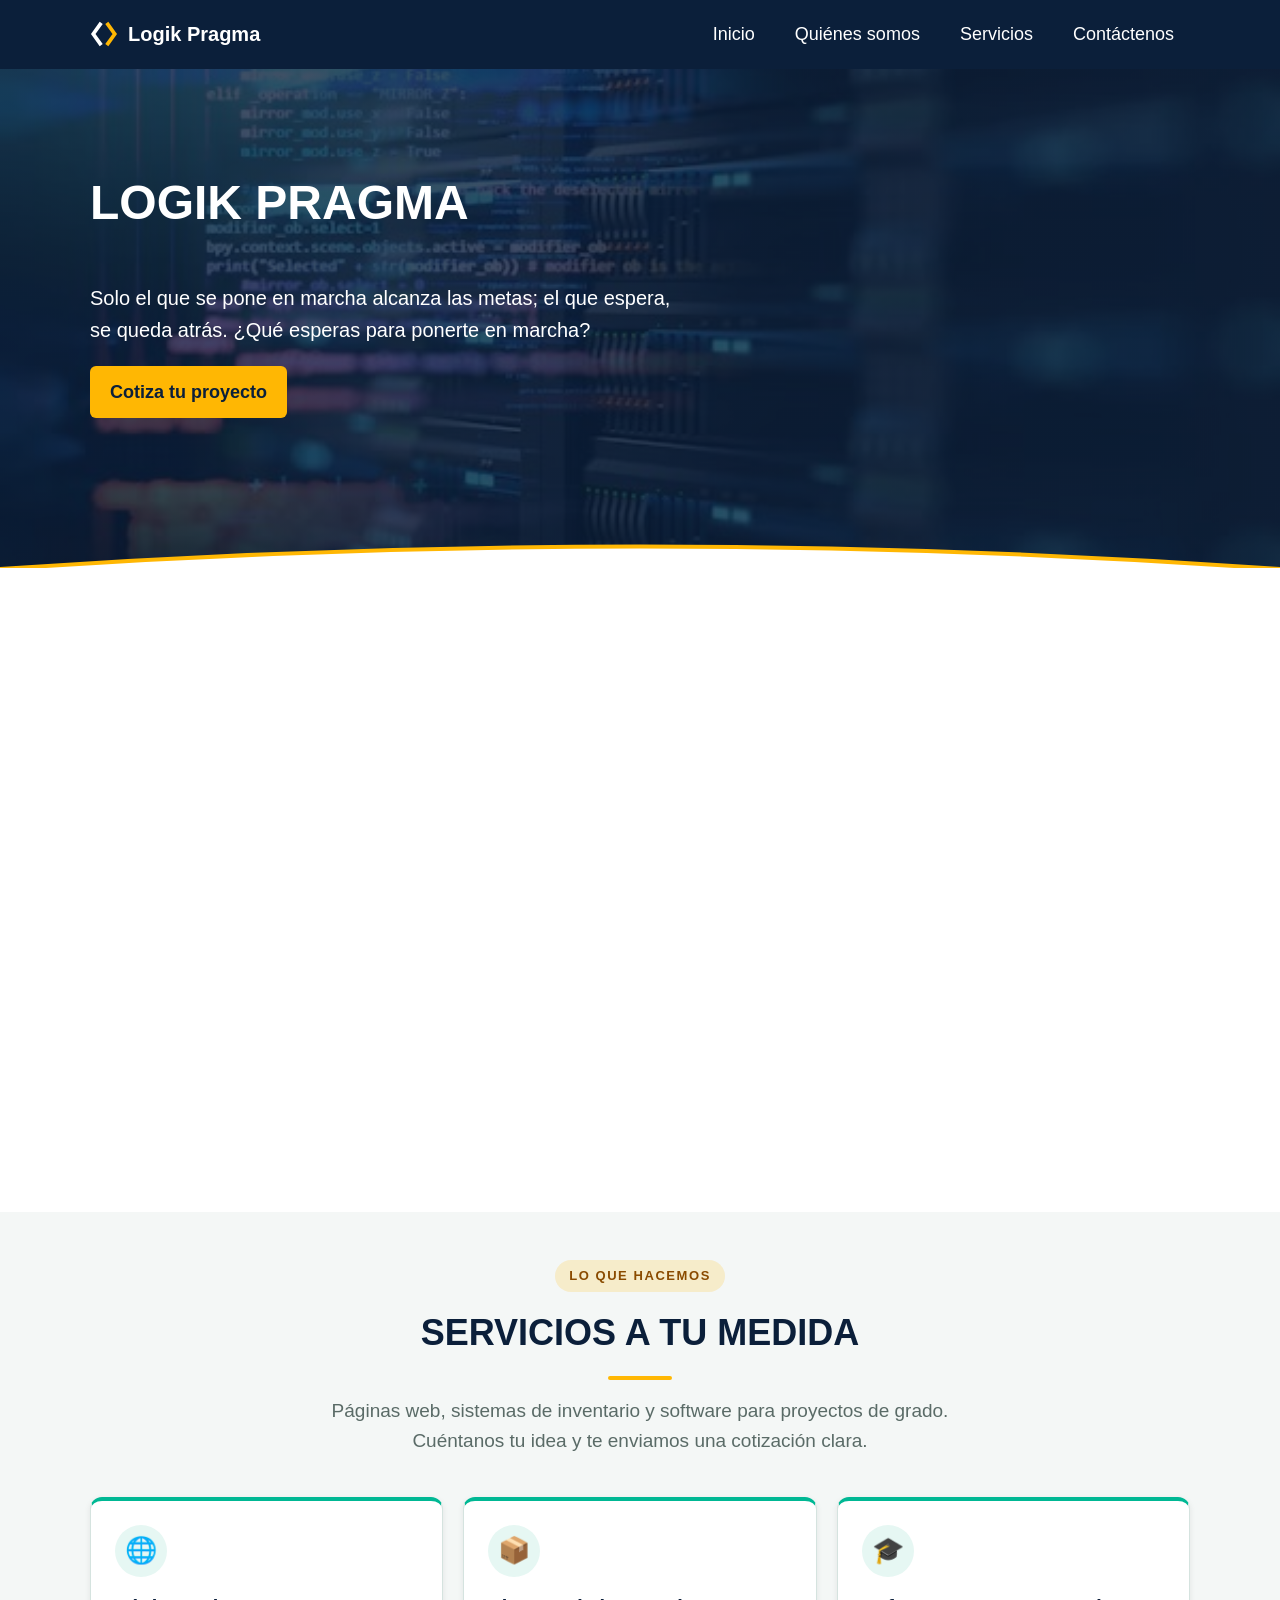
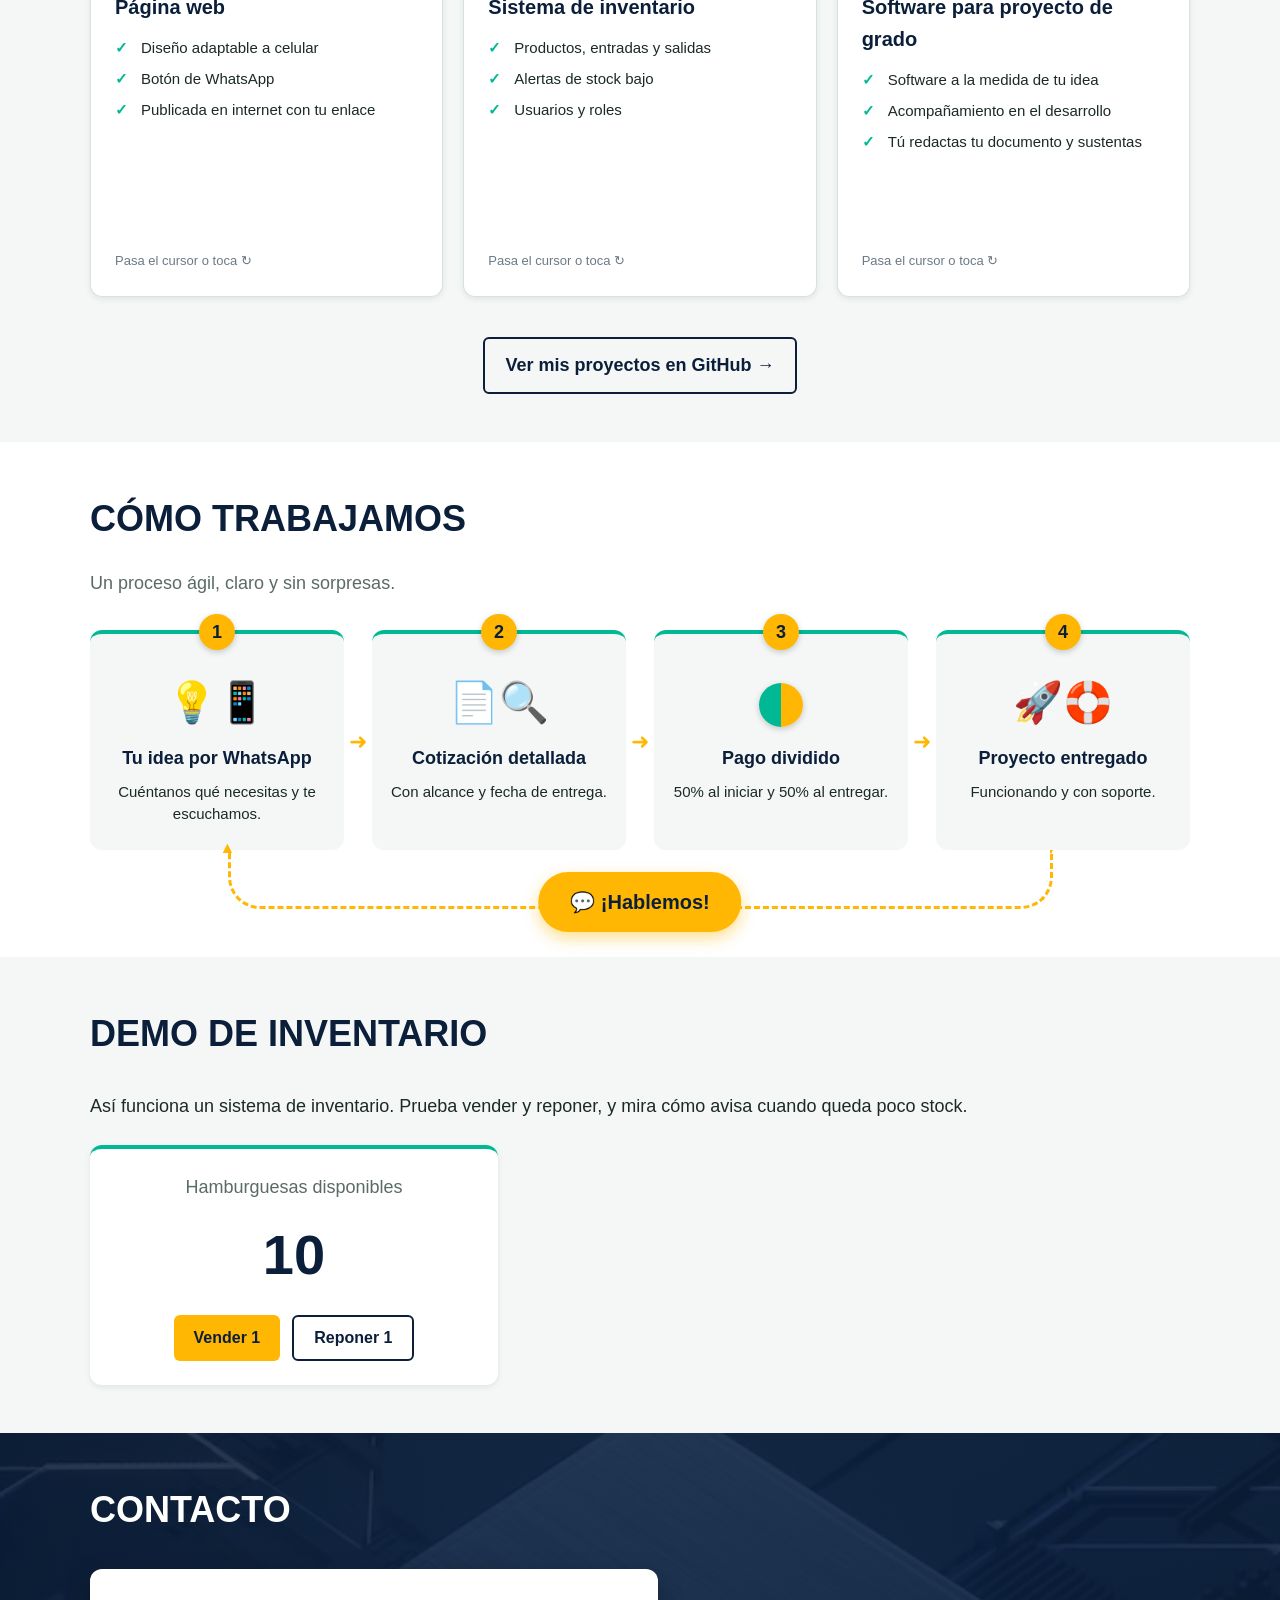
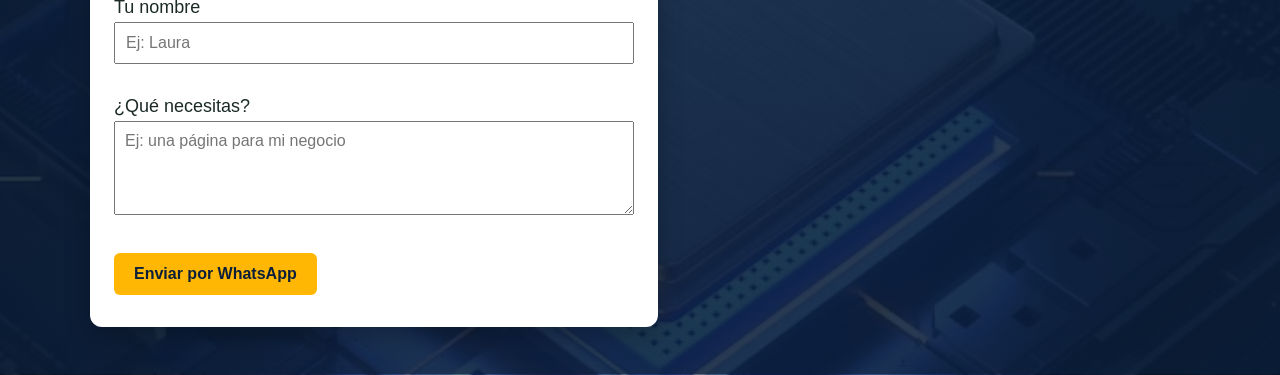
==== index.html @ 54f7bfa3 "Logo que saluda al pasar el mouse" ====
<!DOCTYPE html>
<html lang="es">

<head>
    <meta charset="UTF-8">
    <meta name="viewport" content="width=device-width, initial-scale=1.0">
    <title>LOGIK PRAGMA</title>
    <link rel="stylesheet" href="style.css?v=7">
    <script>
        // Avisa al CSS que hay JavaScript (para las animaciones al hacer scroll)
        document.documentElement.classList.add("js");
        // Si script.js no carga, mostramos todo igual para no dejar la página vacía
        setTimeout(function () {
            if (!window.animacionesListas) { document.documentElement.classList.remove("js"); }
        }, 4000);
    </script>
</head>

<body>

    <!-- BARRA DE PROGRESO DE LECTURA -->
    <div class="progreso" id="progreso"></div>

    <!-- MENÚ -->
    <header class="menu">
        <div class="menu-contenido">
            <a class="logo" href="#inicio">
                <img src="img/logo-icono-claro.svg" alt="" width="28" height="28">
                Logik Pragma
            </a>

            <button class="menu-boton" id="menu-boton" aria-label="Abrir menú" aria-expanded="false"
                aria-controls="menu-nav">☰</button>

            <nav class="menu-nav" id="menu-nav">
                <a href="#inicio">Inicio</a>
                <a href="#nosotros">Quiénes somos</a>
                <a href="#servicios">Servicios</a>
                <a href="#contacto">Contáctenos</a>
            </nav>
        </div>
    </header>

    <!-- INICIO -->
    <section id="inicio" class="hero">
        <div class="contenedor">
            <h1>Logik Pragma</h1>
            <p>Solo el que se pone en marcha alcanza las metas; el que espera, se queda atrás.
                ¿Qué esperas para ponerte en marcha?</p>
            <a class="boton" href="#contacto">Cotiza tu proyecto</a>
        </div>

        <!-- Corte curvo azul/blanco: se curva más o menos según el scroll -->
        <div class="ola" aria-hidden="true">
            <svg viewBox="0 0 1440 100" preserveAspectRatio="none">
                <path class="ola-relleno" id="curva-relleno" d="M0,100 Q720,40 1440,100 Z"/>
                <path class="ola-linea" id="curva-linea" d="M0,100 Q720,40 1440,100"/>
            </svg>
        </div>
    </section>

    <!-- QUIÉNES SOMOS -->
    <section id="nosotros" class="seccion-blanca">
        <div class="contenedor">
            <h2>Quiénes somos</h2>
            <div class="nosotros-grid">
                <div class="nosotros-texto">
                    <p>Somos un equipo de desarrolladores de Cúcuta que crea páginas web y sistemas de
                        inventario para negocios, y software para proyectos de grado.</p>
                    <p>Escuchamos tu idea, te cotizamos con claridad y te entregamos un proyecto funcionando.</p>
                </div>
                <img class="foto" src="img/nosotros.jpg" alt="Desarrollador trabajando frente a su computador">
            </div>
        </div>
    </section>

    <!-- SERVICIOS Y PAQUETES -->
    <section id="servicios" class="seccion-clara">
        <div class="contenedor">
            <div class="encabezado">
                <span class="etiqueta">Lo que hacemos</span>
                <h2>Servicios a tu medida</h2>
                <p>Páginas web, sistemas de inventario y software para proyectos de grado.
                    Cuéntanos tu idea y te enviamos una cotización clara.</p>
            </div>

            <div class="paquetes">

                <div class="tarjeta">
                    <div class="tarjeta-interior">
                        <div class="cara frente">
                            <div class="icono">🌐</div>
                            <h3>Página web</h3>
                            <ul>
                                <li>Diseño adaptable a celular</li>
                                <li>Botón de WhatsApp</li>
                                <li>Publicada en internet con tu enlace</li>
                            </ul>
                            <p class="pista">Pasa el cursor o toca ↻</p>
                        </div>
                        <div class="cara reverso reverso-web">
                            <h3>Página web</h3>
                            <a class="boton" href="https://wa.me/573212474073?text=Hola%2C%20quiero%20cotizar%20una%20p%C3%A1gina%20web">Cotiza ya</a>
                        </div>
                    </div>
                </div>

                <div class="tarjeta">
                    <div class="tarjeta-interior">
                        <div class="cara frente">
                            <div class="icono">📦</div>
                            <h3>Sistema de inventario</h3>
                            <ul>
                                <li>Productos, entradas y salidas</li>
                                <li>Alertas de stock bajo</li>
                                <li>Usuarios y roles</li>
                            </ul>
                            <p class="pista">Pasa el cursor o toca ↻</p>
                        </div>
                        <div class="cara reverso reverso-inventario">
                            <h3>Sistema de inventario</h3>
                            <a class="boton" href="https://wa.me/573212474073?text=Hola%2C%20quiero%20cotizar%20un%20sistema%20de%20inventario">Cotiza ya</a>
                        </div>
                    </div>
                </div>

                <div class="tarjeta">
                    <div class="tarjeta-interior">
                        <div class="cara frente">
                            <div class="icono">🎓</div>
                            <h3>Software para proyecto de grado</h3>
                            <ul>
                                <li>Software a la medida de tu idea</li>
                                <li>Acompañamiento en el desarrollo</li>
                                <li>Tú redactas tu documento y sustentas</li>
                            </ul>
                            <p class="pista">Pasa el cursor o toca ↻</p>
                        </div>
                        <div class="cara reverso reverso-grado">
                            <h3>Software para proyecto de grado</h3>
                            <a class="boton" href="https://wa.me/573212474073?text=Hola%2C%20quiero%20cotizar%20software%20para%20mi%20proyecto%20de%20grado">Cotiza ya</a>
                        </div>
                    </div>
                </div>

            </div>

            <div class="mas-proyectos">
                <a class="boton boton-contorno" href="https://github.com/camilo14ca">Ver mis proyectos en GitHub →</a>
            </div>
        </div>
    </section>

    <!-- CÓMO TRABAJAMOS -->
    <section class="seccion-blanca">
        <div class="contenedor">
            <h2>Cómo trabajamos</h2>
            <p class="flujo-sub">Un proceso ágil, claro y sin sorpresas.</p>

            <ol class="flujo">
                <li class="paso">
                    <span class="paso-num">1</span>
                    <div class="paso-icono">💡📱</div>
                    <h3>Tu idea por WhatsApp</h3>
                    <p>Cuéntanos qué necesitas y te escuchamos.</p>
                </li>
                <li class="paso">
                    <span class="paso-num">2</span>
                    <div class="paso-icono">📄🔍</div>
                    <h3>Cotización detallada</h3>
                    <p>Con alcance y fecha de entrega.</p>
                </li>
                <li class="paso">
                    <span class="paso-num">3</span>
                    <div class="paso-icono"><span class="pastel" aria-hidden="true"></span></div>
                    <h3>Pago dividido</h3>
                    <p>50% al iniciar y 50% al entregar.</p>
                </li>
                <li class="paso">
                    <span class="paso-num">4</span>
                    <div class="paso-icono">🚀🛟</div>
                    <h3>Proyecto entregado</h3>
                    <p>Funcionando y con soporte.</p>
                </li>
            </ol>

            <div class="retorno">
                <a class="boton hablemos" href="https://wa.me/573212474073?text=Hola%2C%20quiero%20empezar%20mi%20proyecto">💬 ¡Hablemos!</a>
            </div>
        </div>
    </section>

    <!-- DEMO -->
    <section class="seccion-clara">
        <div class="contenedor">
            <h2>Demo de inventario</h2>
            <p>Así funciona un sistema de inventario. Prueba vender y reponer, y mira cómo avisa cuando queda poco stock.</p>

            <div class="demo">
                <p class="demo-producto">Hamburguesas disponibles</p>
                <strong id="stock">10</strong>
                <p id="aviso"></p>
                <div class="demo-botones">
                    <button class="boton" id="vender">Vender 1</button>
                    <button class="boton boton-secundario" id="reponer">Reponer 1</button>
                </div>
            </div>
        </div>
    </section>

    <!-- CONTACTO -->
    <section id="contacto" class="seccion-oscura">
        <div class="contenedor">
            <h2>Contacto</h2>

            <div class="tarjeta-form">
                <label for="nombre">Tu nombre</label><br>
                <input type="text" id="nombre" placeholder="Ej: Laura"><br><br>

                <label for="necesidad">¿Qué necesitas?</label><br>
                <textarea id="necesidad" rows="4" placeholder="Ej: una página para mi negocio"></textarea><br><br>

                <button class="boton" id="enviar">Enviar por WhatsApp</button>
            </div>
        </div>
    </section>

    <script src="script.js?v=7"></script>
</body>

</html>
---- style.css ----
/* ========== COLORES (cambia aquí la paleta) ========== */
:root {
  --oscuro: #0b1f3a;
  --medio: #1b4b82;
  --principal: #00b894;
  --acento: #ffb703;
  --fondo: #f4f7f6;
  --texto: #1b2a27;
}

/* ========== BASE ========== */
html {
  scroll-behavior: smooth;
}

body {
  background-color: var(--fondo);
  color: var(--texto);
  font-family: Arial, Helvetica, sans-serif;
  font-size: 18px;
  line-height: 1.6;
  margin: 0;
}

section {
  scroll-margin-top: 60px;
}

.contenedor {
  max-width: 1100px;
  margin: 0 auto;
  padding: 48px 20px;
}

h1 {
  font-size: 48px;
}

h2 {
  color: var(--oscuro);
  font-size: 36px;
  margin-top: 0;
}

h1, h2 {
  text-transform: uppercase;
}

h2.separado {
  margin-top: 40px;
}

a {
  color: var(--medio);
}

/* ========== MENÚ ========== */
.menu {
  background-color: var(--oscuro);
  position: sticky;
  top: 0;
  z-index: 10;
}

.menu-contenido {
  max-width: 1100px;
  margin: 0 auto;
  padding: 12px 20px;
  display: flex;
  justify-content: space-between;
  align-items: center;
  flex-wrap: wrap;
  gap: 8px;
}

.menu a {
  color: white;
  text-decoration: none;
}

.logo {
  display: flex;
  align-items: center;
  gap: 10px;
  font-weight: bold;
  font-size: 20px;
}

/* El icono del logo "saluda" moviéndose a los lados al pasar el mouse */
.logo img {
  transform-origin: 50% 80%;
}

.logo:hover img {
  animation: saludo 1.8s ease-in-out infinite;
}

@keyframes saludo {
  0%   { transform: rotate(0deg); }
  15%  { transform: rotate(-16deg); }
  40%  { transform: rotate(16deg); }
  65%  { transform: rotate(-10deg); }
  85%  { transform: rotate(8deg); }
  100% { transform: rotate(0deg); }
}

.menu-nav {
  display: flex;
  gap: 8px;
}

.menu-nav a {
  padding: 8px 16px;
  border-radius: 999px;
  transition: background-color 0.2s, color 0.2s, transform 0.2s;
}

.menu-nav a:hover {
  background-color: var(--acento);
  color: var(--oscuro);
  transform: translateY(-3px);
}

.menu-boton {
  display: none;
  background: transparent;
  color: white;
  font-size: 24px;
  line-height: 1;
  padding: 6px 12px;
  border: 2px solid rgba(255, 255, 255, 0.5);
  border-radius: 8px;
  cursor: pointer;
}

/* ========== SECCIONES ========== */
.hero {
  background-image:
    linear-gradient(rgba(11, 31, 58, 0.78), rgba(11, 31, 58, 0.78)),
    url("img/hero.jpg");
  background-color: var(--oscuro);
  background-size: cover;
  background-position: center, center calc(50% + var(--py, 0px));
  color: white;
  position: relative;
  overflow: hidden;
}

.hero .contenedor {
  padding: 96px 20px 150px;
  /* se desvanece y "se hunde" al bajar (lo controla script.js) */
  opacity: var(--co, 1);
  transform: translateY(var(--cy, 0px)) scale(var(--cs, 1));
  will-change: transform, opacity;
}

.hero h1 {
  color: white;
  margin-top: 0;
}

.hero p {
  font-size: 20px;
  max-width: 600px;
}

/* Aparición del texto del inicio, uno tras otro */
.hero h1,
.hero p,
.hero .boton {
  animation: aparecer 0.8s ease both;
}

.hero p {
  animation-delay: 0.2s;
}

.hero .boton {
  animation-delay: 0.4s;
}

/* ----- Corte curvo azul/blanco (script.js lo curva más o menos al hacer scroll) ----- */
.ola {
  position: absolute;
  left: 0;
  right: 0;
  bottom: -1px;
  height: 90px;
  pointer-events: none;
}

.ola svg {
  display: block;
  width: 100%;
  height: 100%;
}

.ola-relleno {
  fill: #ffffff;
}

.ola-linea {
  fill: none;
  stroke: var(--acento);
  stroke-width: 4;
  vector-effect: non-scaling-stroke;
}

.seccion-blanca {
  background-color: white;
}

.seccion-clara {
  background-color: var(--fondo);
}

.seccion-oscura {
  background-image:
    linear-gradient(rgba(11, 31, 58, 0.88), rgba(11, 31, 58, 0.88)),
    url("img/contacto.jpg");
  background-color: var(--oscuro);
  background-size: cover;
  background-position: center;
  color: white;
}

.seccion-oscura h2 {
  color: white;
}

/* ========== QUIÉNES SOMOS ========== */
.nosotros-grid {
  display: flex;
  flex-wrap: wrap;
  gap: 32px;
  align-items: center;
}

.nosotros-texto {
  flex: 1 1 300px;
  font-size: 20px;
}

.foto {
  flex: 1 1 300px;
  min-width: 0;
  max-width: 100%;
  max-height: 460px;
  object-fit: cover;
  border-radius: 12px;
}

/* ========== BOTONES ========== */
.boton {
  background-color: var(--acento);
  color: var(--oscuro);
  font-weight: bold;
  padding: 12px 20px;
  text-decoration: none;
  border-radius: 6px;
  display: inline-block;
}

.boton {
  transition: background-color 0.2s, translate 0.2s, box-shadow 0.2s;
}

.boton:hover {
  background-color: #e0a000;
  translate: 0 -2px;
  box-shadow: 0 6px 14px rgba(0, 0, 0, 0.2);
}

button.boton {
  border: none;
  cursor: pointer;
  font-size: 16px;
  margin: 0 8px 8px 0;
}

/* ========== ENCABEZADO DE SECCIÓN (etiqueta + título + subtítulo) ========== */
.encabezado {
  max-width: 640px;
  margin: 0 auto 40px;
  text-align: center;
}

.etiqueta {
  display: inline-block;
  margin-bottom: 12px;
  padding: 6px 14px;
  background-color: rgba(255, 183, 3, 0.18);
  color: #8a4b00;
  font-size: 13px;
  font-weight: bold;
  letter-spacing: 0.12em;
  text-transform: uppercase;
  border-radius: 999px;
}

.encabezado h2 {
  margin-bottom: 0;
}

.encabezado h2::after {
  content: "";
  display: block;
  width: 64px;
  height: 4px;
  margin: 14px auto 0;
  background-color: var(--acento);
  border-radius: 4px;
}

.encabezado p {
  margin: 16px 0 0;
  color: #5a6b67;
  font-size: 19px;
}

.mas-proyectos {
  margin-top: 40px;
  text-align: center;
}

.boton-contorno {
  background-color: transparent;
  color: var(--oscuro);
  border: 2px solid var(--oscuro);
  transition: background-color 0.2s, color 0.2s;
}

.boton-contorno:hover {
  background-color: var(--oscuro);
  color: white;
}

/* ========== TARJETAS DE PAQUETES (se voltean) ========== */
.paquetes {
  display: flex;
  flex-wrap: wrap;
  gap: 20px;
  margin-top: 24px;
}

.tarjeta {
  flex: 1 1 230px;
  height: 400px;
  perspective: 1000px;
  cursor: pointer;
}

.tarjeta-interior {
  position: relative;
  width: 100%;
  height: 100%;
  transform-style: preserve-3d;
  transition: transform 0.7s;
}

/* En computador: se voltea al pasar el mouse. En celular: al tocar (JS). */
@media (hover: hover) {
  .tarjeta:hover .tarjeta-interior {
    transform: rotateY(180deg);
  }
}

.tarjeta:focus-within .tarjeta-interior,
.tarjeta.volteada .tarjeta-interior {
  transform: rotateY(180deg);
}

.cara {
  position: absolute;
  inset: 0;
  box-sizing: border-box;
  border-radius: 12px;
  backface-visibility: hidden;
  -webkit-backface-visibility: hidden;
}

/* ----- Cara de adelante ----- */
.frente {
  display: flex;
  flex-direction: column;
  padding: 24px;
  background-color: white;
  border: 1px solid #d5e3df;
  border-top: 4px solid var(--principal);
  box-shadow: 0 2px 6px rgba(0, 0, 0, 0.08);
}

.icono {
  width: 52px;
  height: 52px;
  display: grid;
  place-items: center;
  margin-bottom: 14px;
  font-size: 26px;
  background-color: #e6f7f3;
  border-radius: 50%;
}

.tarjeta h3 {
  margin: 0 0 14px;
  font-size: 20px;
  color: var(--oscuro);
}

.tarjeta ul {
  list-style: none;
  padding: 0;
  margin: 0 0 16px;
}

.tarjeta li {
  position: relative;
  padding-left: 26px;
  margin-bottom: 10px;
  font-size: 15px;
  line-height: 1.4;
}

.tarjeta li::before {
  content: "✓";
  position: absolute;
  left: 0;
  font-weight: bold;
  color: var(--principal);
}

.pista {
  margin: auto 0 0;
  font-size: 13px;
  color: #6b7a86;
}

/* ----- Cara de atrás (foto + Cotiza ya) ----- */
.reverso {
  transform: rotateY(180deg);
  display: flex;
  flex-direction: column;
  justify-content: flex-end;
  padding: 24px;
  overflow: hidden;
  background-size: cover;
  background-position: center;
  background-color: var(--oscuro);
}

.reverso::before {
  content: "";
  position: absolute;
  inset: 0;
  background: linear-gradient(to top, rgba(11, 31, 58, 0.92), rgba(11, 31, 58, 0.2));
}

.reverso > * {
  position: relative;
}

.reverso h3 {
  color: white;
}

.reverso .boton {
  display: block;
  text-align: center;
}

.reverso-web {
  background-image: url("img/tarjeta-web.jpg");
}

.reverso-inventario {
  background-image: url("img/tarjeta-inventario.jpg");
}

.reverso-grado {
  background-image: url("img/tarjeta-grado.jpg");
}

/* ========== CÓMO TRABAJAMOS (flujo de pasos) ========== */
.flujo {
  list-style: none;
  display: grid;
  grid-template-columns: repeat(4, 1fr);
  gap: 28px;
  padding: 0;
  margin: 32px 0 0;
}

.paso {
  position: relative;
  padding: 28px 18px 24px;
  text-align: center;
  background-color: var(--fondo);
  border-radius: 12px;
  border-top: 4px solid var(--principal);
  transition: transform 0.25s, box-shadow 0.25s;
}

.paso:hover {
  transform: translateY(-6px);
  box-shadow: 0 12px 24px rgba(11, 31, 58, 0.15);
}

/* Flecha que conecta un paso con el siguiente */
.paso:not(:last-child)::after {
  content: "➜";
  position: absolute;
  top: 50%;
  right: -28px;
  width: 28px;
  text-align: center;
  transform: translateY(-50%);
  font-size: 22px;
  color: var(--acento);
}

.paso-num {
  position: absolute;
  top: -20px;
  left: 50%;
  transform: translateX(-50%);
  width: 36px;
  height: 36px;
  display: grid;
  place-items: center;
  background-color: var(--acento);
  color: var(--oscuro);
  font-weight: bold;
  border-radius: 50%;
  box-shadow: 0 2px 6px rgba(0, 0, 0, 0.2);
}

.paso-icono {
  font-size: 40px;
  margin: 8px 0 10px;
}

.paso h3 {
  margin: 0 0 8px;
  font-size: 18px;
  color: var(--oscuro);
}

.paso p {
  margin: 0;
  font-size: 15px;
  line-height: 1.5;
}

.flujo-sub {
  margin: -8px 0 0;
  color: #5a6b67;
}

/* Gráfico 50% / 50% hecho con CSS */
.pastel {
  display: inline-block;
  width: 44px;
  height: 44px;
  border-radius: 50%;
  background: conic-gradient(var(--acento) 0 50%, var(--principal) 0 100%);
  box-shadow: 0 2px 6px rgba(0, 0, 0, 0.2);
  vertical-align: middle;
}

/* Línea que vuelve del paso 4 al paso 1, con el botón en el centro */
.retorno {
  position: relative;
  height: 56px;
  margin: 0 12.5%;
  border: 3px dashed var(--acento);
  border-top: none;
  border-radius: 0 0 32px 32px;
}

.retorno::before {
  content: "▲";
  position: absolute;
  left: -11px;
  top: -10px;
  font-size: 16px;
  line-height: 1;
  color: var(--acento);
}

.hablemos {
  position: absolute;
  left: 50%;
  bottom: -26px;
  transform: translateX(-50%);
  padding: 14px 32px;
  font-size: 20px;
  border-radius: 999px;
  box-shadow: 0 6px 16px rgba(255, 183, 3, 0.45);
  white-space: nowrap;
}

/* ========== DEMO DE INVENTARIO ========== */
.demo {
  background-color: white;
  max-width: 360px;
  margin-top: 24px;
  padding: 24px;
  text-align: center;
  border-top: 4px solid var(--principal);
  border-radius: 12px;
  box-shadow: 0 2px 6px rgba(0, 0, 0, 0.08);
}

.demo-producto {
  margin: 0;
  color: #5a6b67;
}

#stock {
  display: block;
  margin: 8px 0 16px;
  font-size: 56px;
  color: var(--oscuro);
}

#aviso {
  margin: 0 0 16px;
  padding: 8px 12px;
  background-color: #fff1d6;
  color: #8a4b00;
  font-weight: bold;
  border-radius: 6px;
}

#aviso:empty {
  display: none;
}

.demo-botones {
  display: flex;
  justify-content: center;
  flex-wrap: wrap;
  gap: 12px;
}

.demo-botones button {
  margin: 0;
}

button.boton-secundario {
  background-color: white;
  color: var(--oscuro);
  border: 2px solid var(--oscuro);
}

button.boton-secundario:hover {
  background-color: var(--fondo);
}

/* ========== FORMULARIO ========== */
.tarjeta-form {
  background-color: white;
  color: var(--texto);
  max-width: 520px;
  padding: 24px;
  border-radius: 12px;
  box-shadow: 0 8px 24px rgba(0, 0, 0, 0.25);
}

input, textarea {
  width: 100%;
  padding: 10px;
  font-size: 16px;
  font-family: inherit;
  box-sizing: border-box;
}

/* ========== ANIMACIONES ========== */
@keyframes aparecer {
  from {
    opacity: 0;
    translate: 0 var(--dy, 32px);
  }
  to {
    opacity: 1;
    translate: 0 0;
  }
}

/* Los elementos con .revelar aparecen cuando llegas a ellos (script.js pone .visible) */
.js .revelar {
  opacity: 0;
}

.js .revelar.visible {
  animation: aparecer 0.7s ease both;
  animation-delay: var(--delay, 0s);
}

/* Barra amarilla de progreso arriba */
.progreso {
  position: fixed;
  top: 0;
  left: 0;
  right: 0;
  height: 4px;
  z-index: 20;
  background-color: var(--acento);
  transform: scaleX(0);
  transform-origin: left;
}

/* Sombra del menú cuando ya bajaste */
.menu {
  transition: box-shadow 0.3s;
}

.menu.con-sombra {
  box-shadow: 0 4px 16px rgba(0, 0, 0, 0.35);
}

/* ========== ACCESIBILIDAD: sin animaciones si el usuario lo pide ========== */
@media (prefers-reduced-motion: reduce) {
  html {
    scroll-behavior: auto;
  }

  .tarjeta-interior,
  .paso,
  .paso:hover {
    transition: none;
    transform: none;
  }

  .logo:hover img,
  .hero h1,
  .hero p,
  .hero .boton,
  .js .revelar.visible {
    animation: none;
  }

  .js .revelar {
    opacity: 1;
  }

  .hero .contenedor {
    opacity: 1;
    transform: none;
  }
}

/* ========== PASOS EN VERTICAL (pantallas medianas y celular) ========== */
@media (max-width: 760px) {
  .flujo {
    grid-template-columns: 1fr;
    gap: 60px;
  }

  .paso:not(:last-child)::after {
    content: "⬇";
    top: auto;
    bottom: -34px;
    right: auto;
    left: 50%;
    width: auto;
    transform: translateX(-50%);
  }

  .retorno {
    height: auto;
    margin: 36px 0 0;
    border: none;
    text-align: center;
  }

  .retorno::before {
    display: none;
  }

  .hablemos {
    position: static;
    transform: none;
    display: inline-block;
  }
}

/* ========== CELULAR (siempre al final) ========== */
@media (max-width: 600px) {
  h1 {
    font-size: 32px;
  }

  .contenedor {
    padding: 32px 16px;
  }

  .hero .contenedor {
    padding: 56px 16px 110px;
  }

  .ola {
    height: 56px;
  }

  .boton {
    display: block;
    text-align: center;
  }

  .menu-boton {
    display: block;
  }

  .menu-nav {
    display: none;
    width: 100%;
    flex-direction: column;
    padding-bottom: 8px;
  }

  .menu-nav.abierto {
    display: flex;
  }

  .menu-nav a {
    padding: 14px 16px;
    border-radius: 8px;
    background-color: rgba(255, 255, 255, 0.08);
  }
}
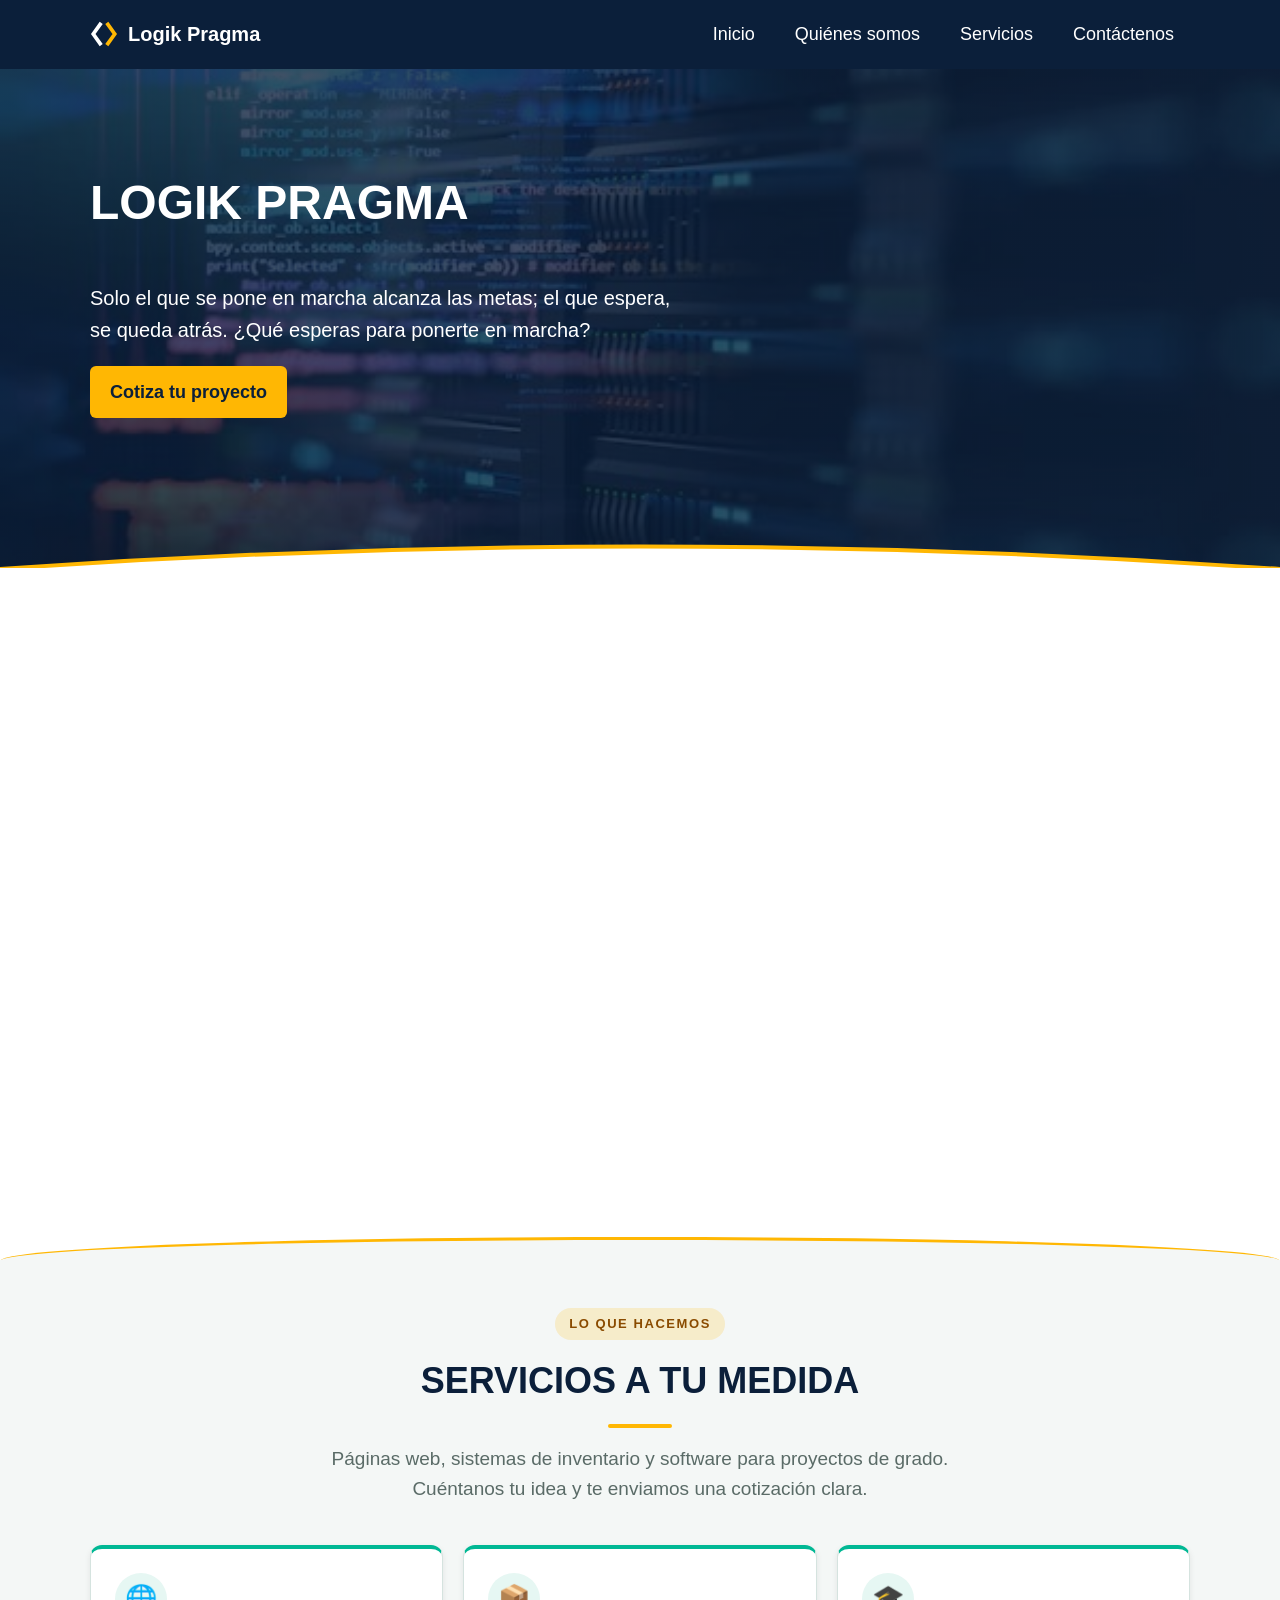
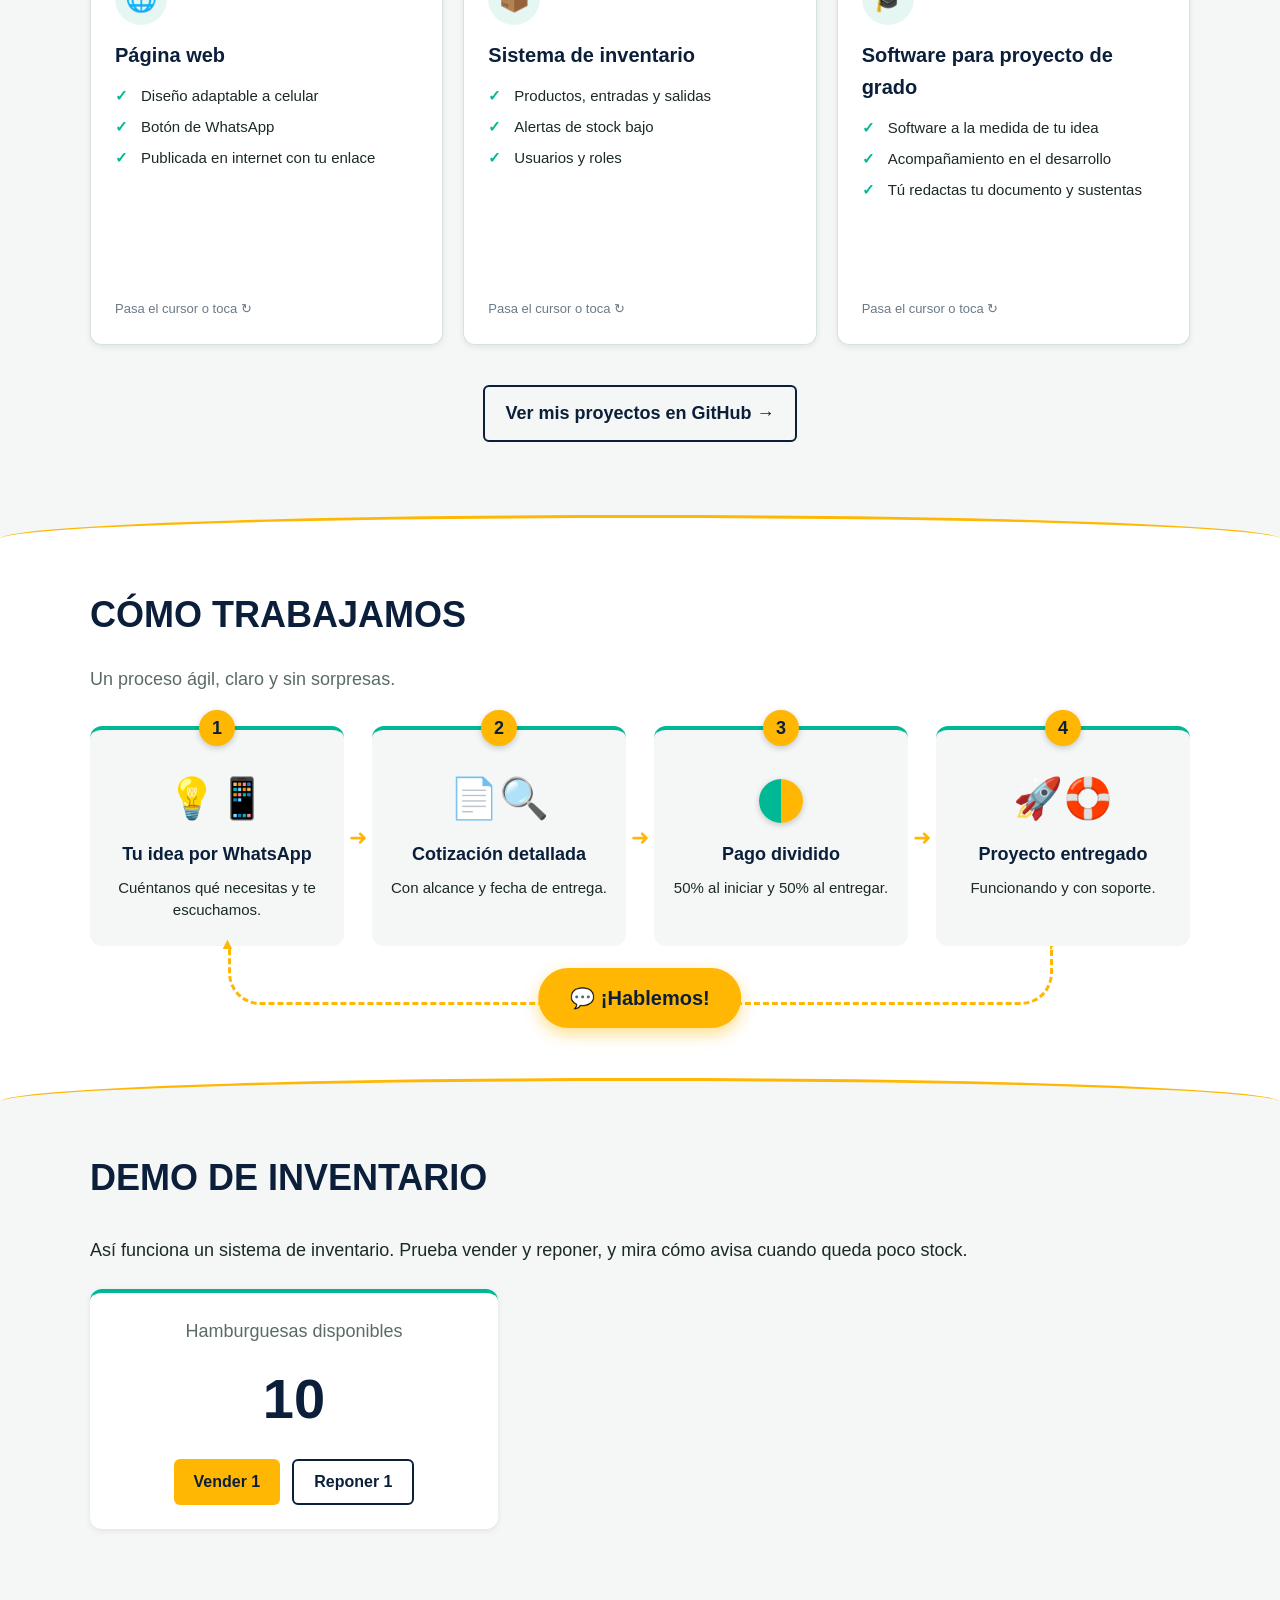
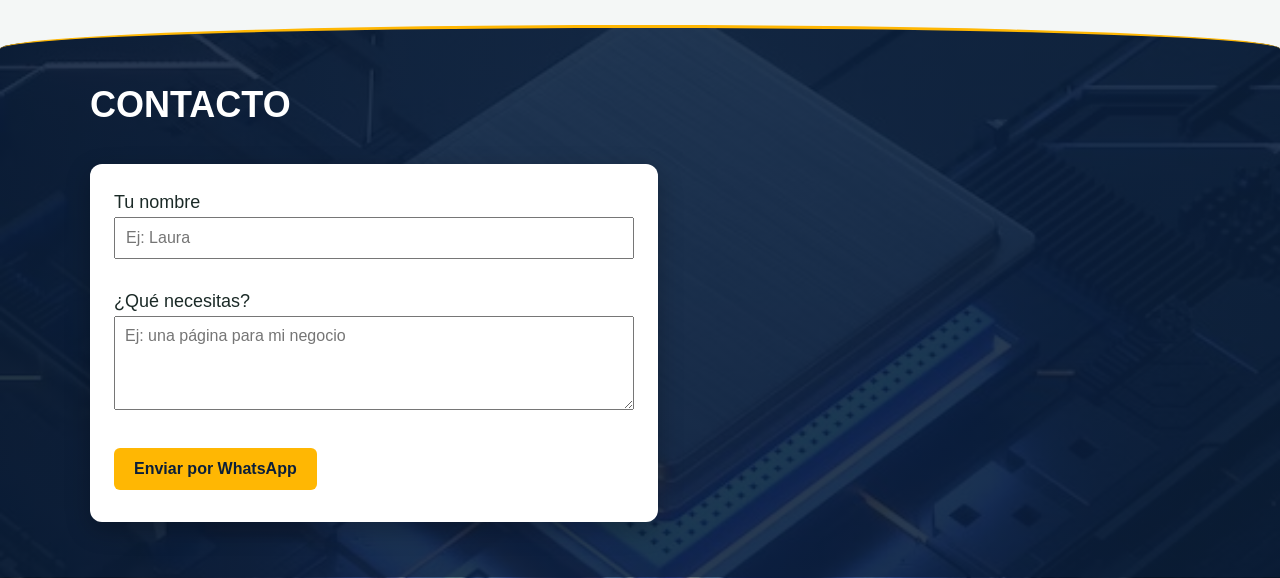
==== commit c8146f16: "Bordes ondeados entre secciones" ====
--- a/index.html
+++ b/index.html
@@ -5,7 +5,7 @@
     <meta charset="UTF-8">
     <meta name="viewport" content="width=device-width, initial-scale=1.0">
     <title>LOGIK PRAGMA</title>
-    <link rel="stylesheet" href="style.css?v=7">
+    <link rel="stylesheet" href="style.css?v=8">
     <script>
         // Avisa al CSS que hay JavaScript (para las animaciones al hacer scroll)
         document.documentElement.classList.add("js");
@@ -191,7 +191,7 @@
     </section>
 
     <!-- DEMO -->
-    <section class="seccion-clara">
+    <section class="seccion-clara sin-curva">
         <div class="contenedor">
             <h2>Demo de inventario</h2>
             <p>Así funciona un sistema de inventario. Prueba vender y reponer, y mira cómo avisa cuando queda poco stock.</p>
@@ -225,7 +225,7 @@
         </div>
     </section>
 
-    <script src="script.js?v=7"></script>
+    <script src="script.js?v=8"></script>
 </body>
 
 </html>
--- a/style.css
+++ b/style.css
@@ -29,7 +29,7 @@
 .contenedor {
   max-width: 1100px;
   margin: 0 auto;
-  padding: 48px 20px;
+  padding: 48px 20px 96px;
 }
 
 h1 {
@@ -214,7 +214,41 @@
   background-color: var(--fondo);
 }
 
+/* ----- Bordes ondeados entre secciones (script.js cambia --curva al hacer scroll) ----- */
+.seccion-blanca,
+.seccion-clara {
+  position: relative;
+}
+
+.seccion-blanca::after,
+.seccion-clara::after {
+  content: "";
+  position: absolute;
+  left: 0;
+  right: 0;
+  bottom: -1px;
+  height: var(--curva, 24px);
+  box-sizing: border-box;
+  border-top: 3px solid var(--acento);
+  border-radius: 50% 50% 0 0 / 100% 100% 0 0;
+  pointer-events: none;
+}
+
+.seccion-blanca::after {
+  background-color: var(--fondo);   /* el color de la sección que viene */
+}
+
+.seccion-clara::after {
+  background-color: white;
+}
+
+.seccion-clara.sin-curva::after {
+  display: none;                     /* después de esta va Contacto, que se curva solo */
+}
+
 .seccion-oscura {
+  border-top: 3px solid var(--acento);
+  border-radius: 50% 50% 0 0 / var(--curva, 24px) var(--curva, 24px) 0 0;
   background-image:
     linear-gradient(rgba(11, 31, 58, 0.88), rgba(11, 31, 58, 0.88)),
     url("img/contacto.jpg");
@@ -226,6 +260,10 @@
 
 .seccion-oscura h2 {
   color: white;
+}
+
+.seccion-oscura .contenedor {
+  padding-bottom: 56px;
 }
 
 /* ========== QUIÉNES SOMOS ========== */
@@ -792,7 +830,7 @@
   }
 
   .contenedor {
-    padding: 32px 16px;
+    padding: 32px 16px 72px;
   }
 
   .hero .contenedor {
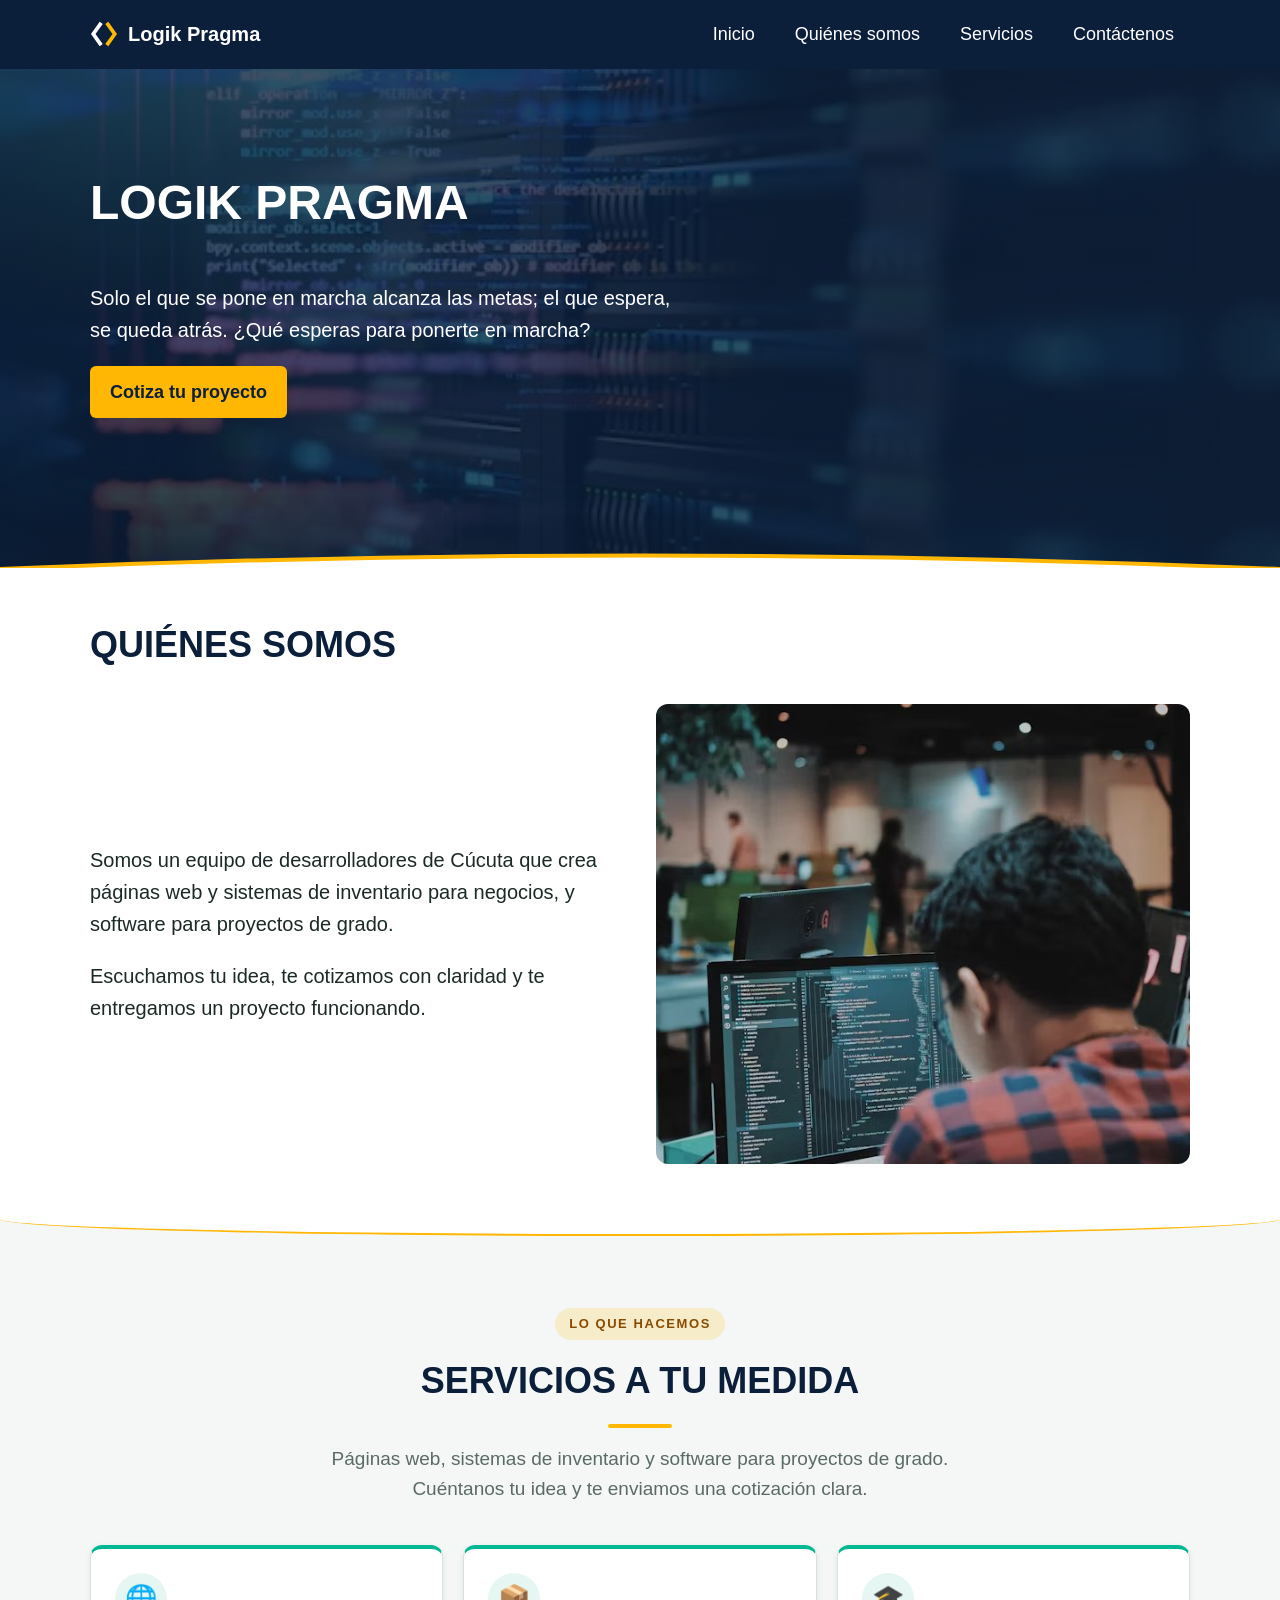
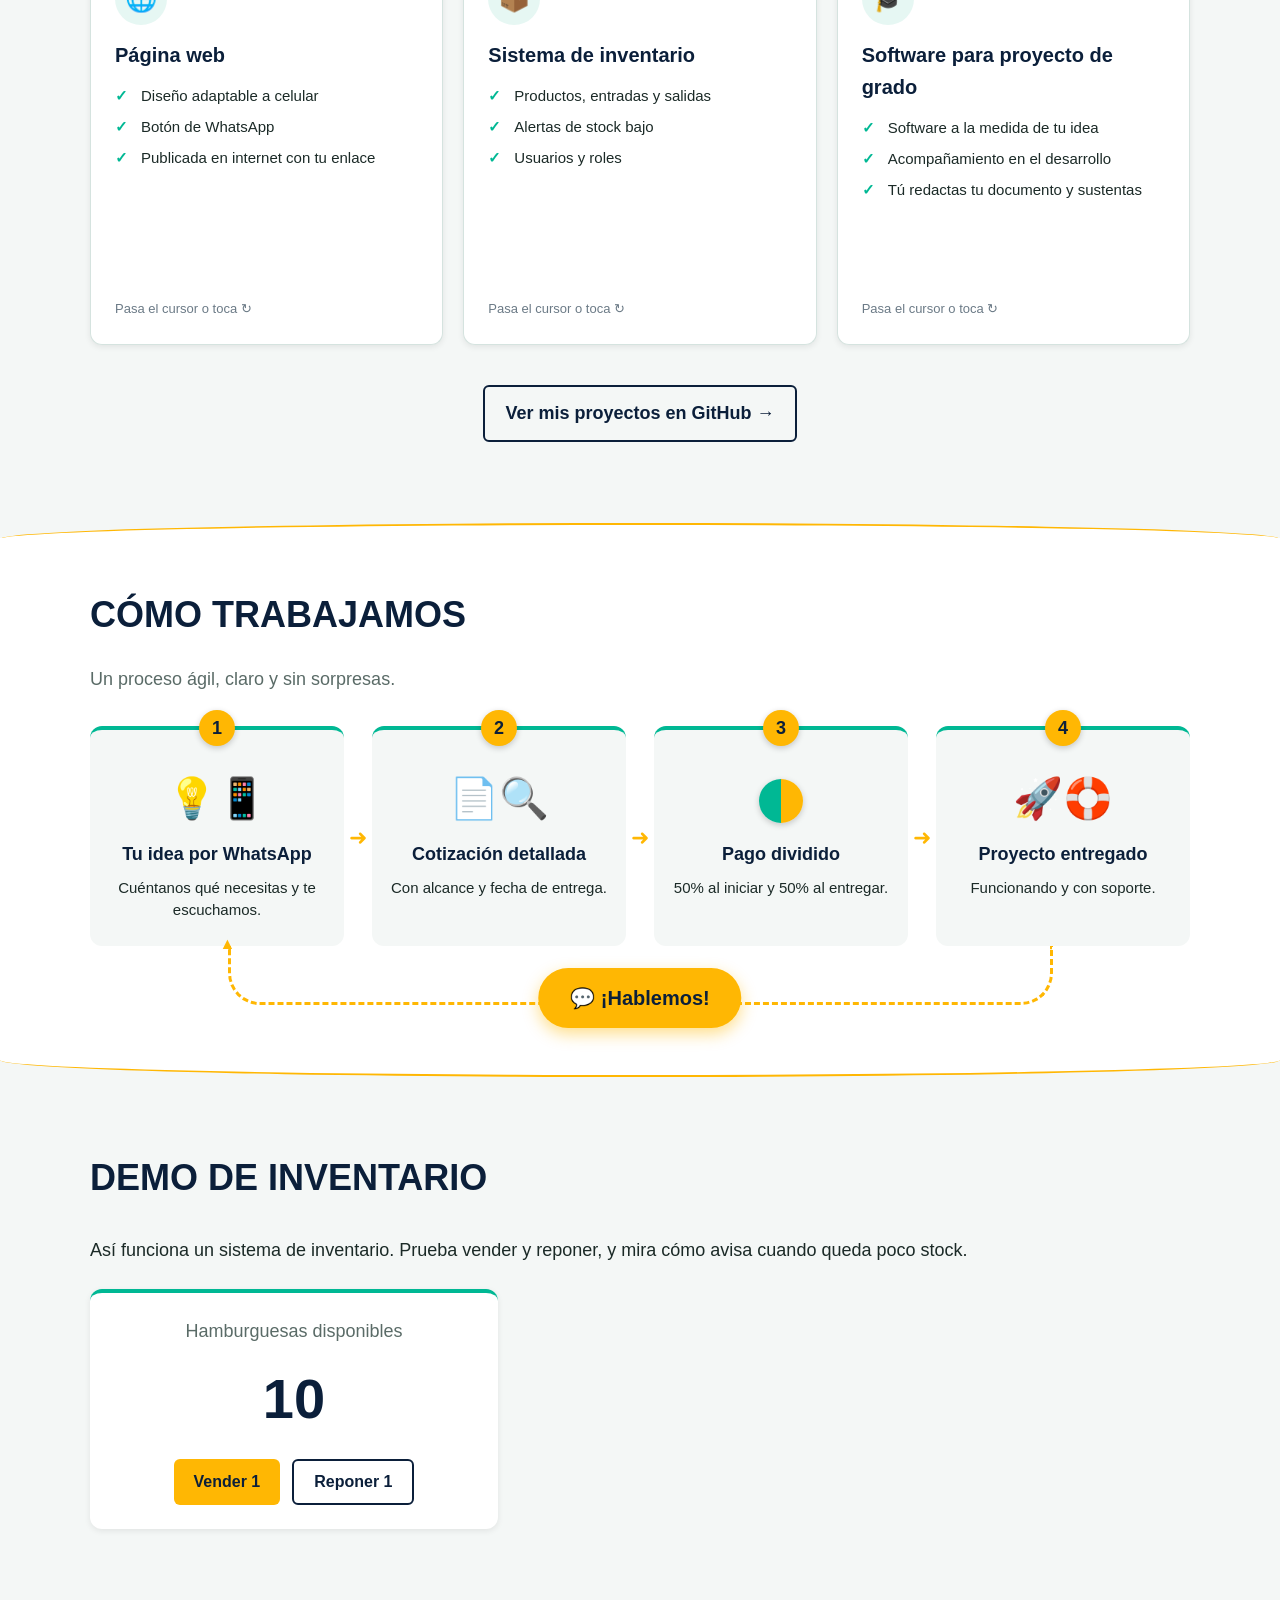
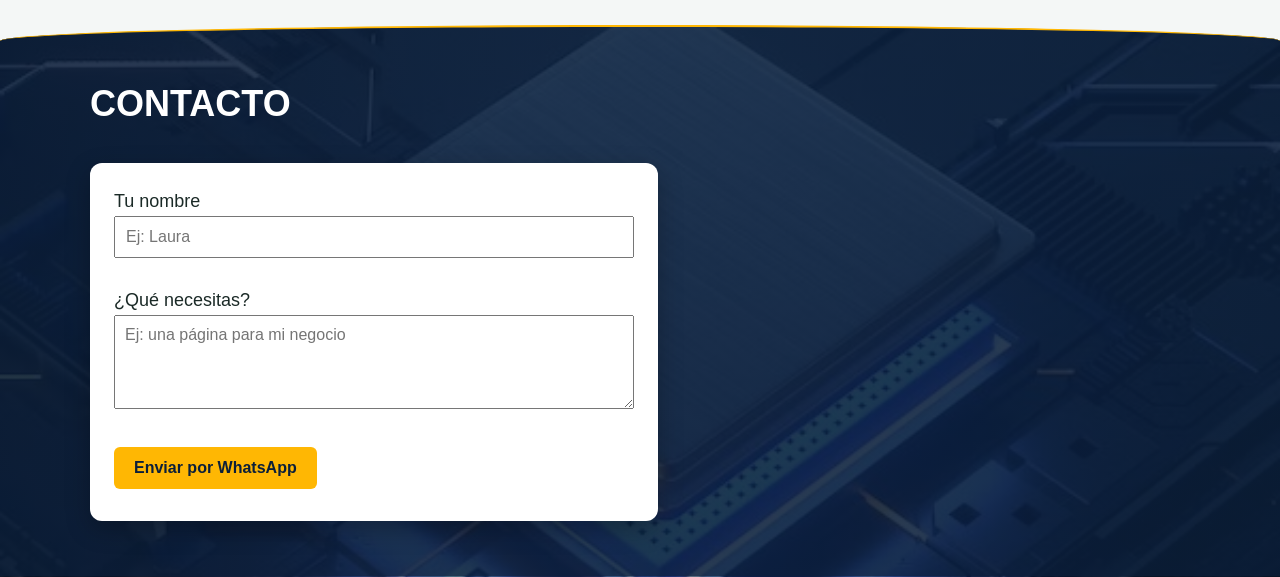
==== commit e6d70124: "Curvas suaves alternando arriba y abajo" ====
--- a/index.html
+++ b/index.html
@@ -5,7 +5,7 @@
     <meta charset="UTF-8">
     <meta name="viewport" content="width=device-width, initial-scale=1.0">
     <title>LOGIK PRAGMA</title>
-    <link rel="stylesheet" href="style.css?v=8">
+    <link rel="stylesheet" href="style.css?v=9">
     <script>
         // Avisa al CSS que hay JavaScript (para las animaciones al hacer scroll)
         document.documentElement.classList.add("js");
@@ -60,7 +60,7 @@
     </section>
 
     <!-- QUIÉNES SOMOS -->
-    <section id="nosotros" class="seccion-blanca">
+    <section id="nosotros" class="seccion-blanca curva-abajo">
         <div class="contenedor">
             <h2>Quiénes somos</h2>
             <div class="nosotros-grid">
@@ -152,7 +152,7 @@
     </section>
 
     <!-- CÓMO TRABAJAMOS -->
-    <section class="seccion-blanca">
+    <section class="seccion-blanca curva-abajo">
         <div class="contenedor">
             <h2>Cómo trabajamos</h2>
             <p class="flujo-sub">Un proceso ágil, claro y sin sorpresas.</p>
@@ -225,7 +225,7 @@
         </div>
     </section>
 
-    <script src="script.js?v=8"></script>
+    <script src="script.js?v=9"></script>
 </body>
 
 </html>
--- a/style.css
+++ b/style.css
@@ -227,9 +227,9 @@
   left: 0;
   right: 0;
   bottom: -1px;
-  height: var(--curva, 24px);
+  height: var(--curva, 16px);
   box-sizing: border-box;
-  border-top: 3px solid var(--acento);
+  border-top: 2px solid var(--acento);
   border-radius: 50% 50% 0 0 / 100% 100% 0 0;
   pointer-events: none;
 }
@@ -242,13 +242,33 @@
   background-color: white;
 }
 
+/* Curva hacia ABAJO: la sección "cuelga" una curva sobre la siguiente */
+.seccion-blanca.curva-abajo::after {
+  top: calc(100% - 1px);
+  bottom: auto;
+  height: calc(var(--curva, 16px) + 1px);
+  background-color: white;
+  border-top: none;
+  border-bottom: 2px solid var(--acento);
+  border-radius: 0 0 50% 50% / 0 0 100% 100%;
+  z-index: 1;
+}
+
+.curva-abajo .contenedor {
+  padding-bottom: 56px;
+}
+
+.curva-abajo + section .contenedor {
+  padding-top: 88px;
+}
+
 .seccion-clara.sin-curva::after {
   display: none;                     /* después de esta va Contacto, que se curva solo */
 }
 
 .seccion-oscura {
-  border-top: 3px solid var(--acento);
-  border-radius: 50% 50% 0 0 / var(--curva, 24px) var(--curva, 24px) 0 0;
+  border-top: 2px solid var(--acento);
+  border-radius: 50% 50% 0 0 / var(--curva, 16px) var(--curva, 16px) 0 0;
   background-image:
     linear-gradient(rgba(11, 31, 58, 0.88), rgba(11, 31, 58, 0.88)),
     url("img/contacto.jpg");
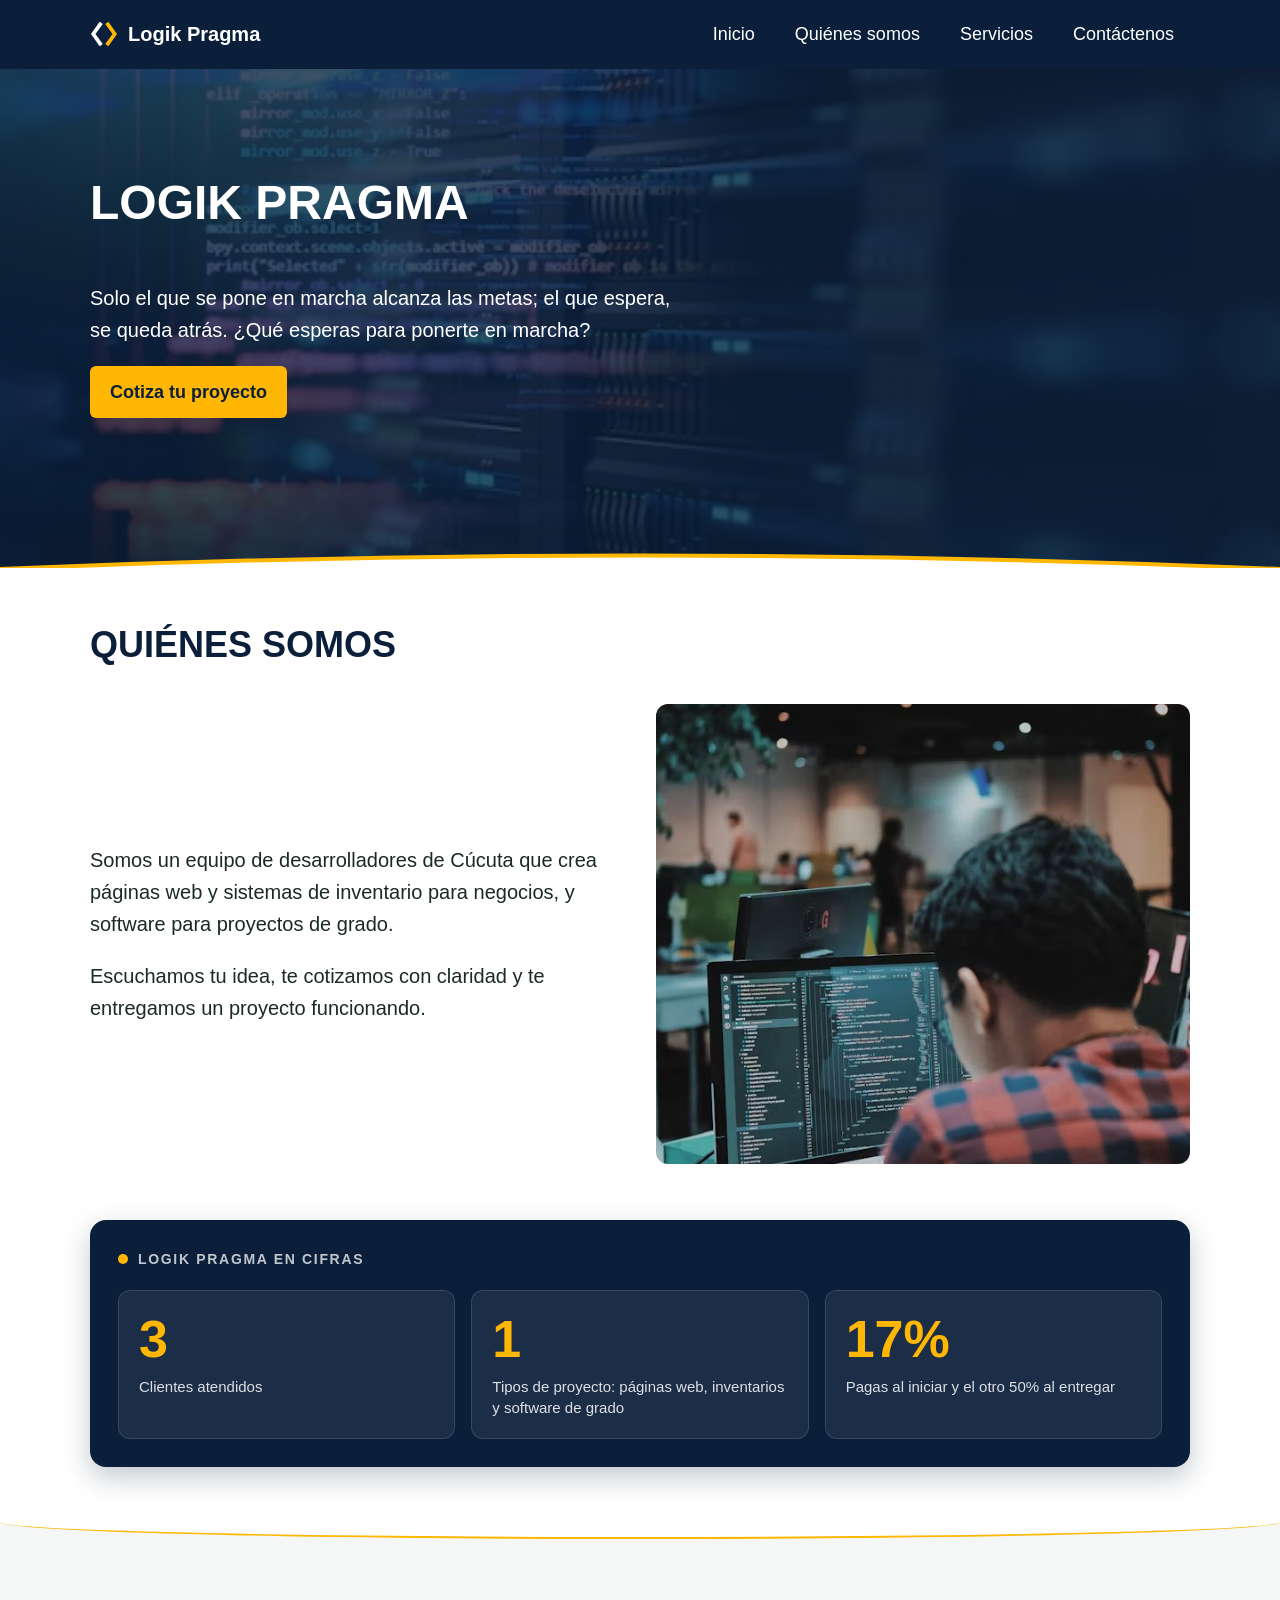
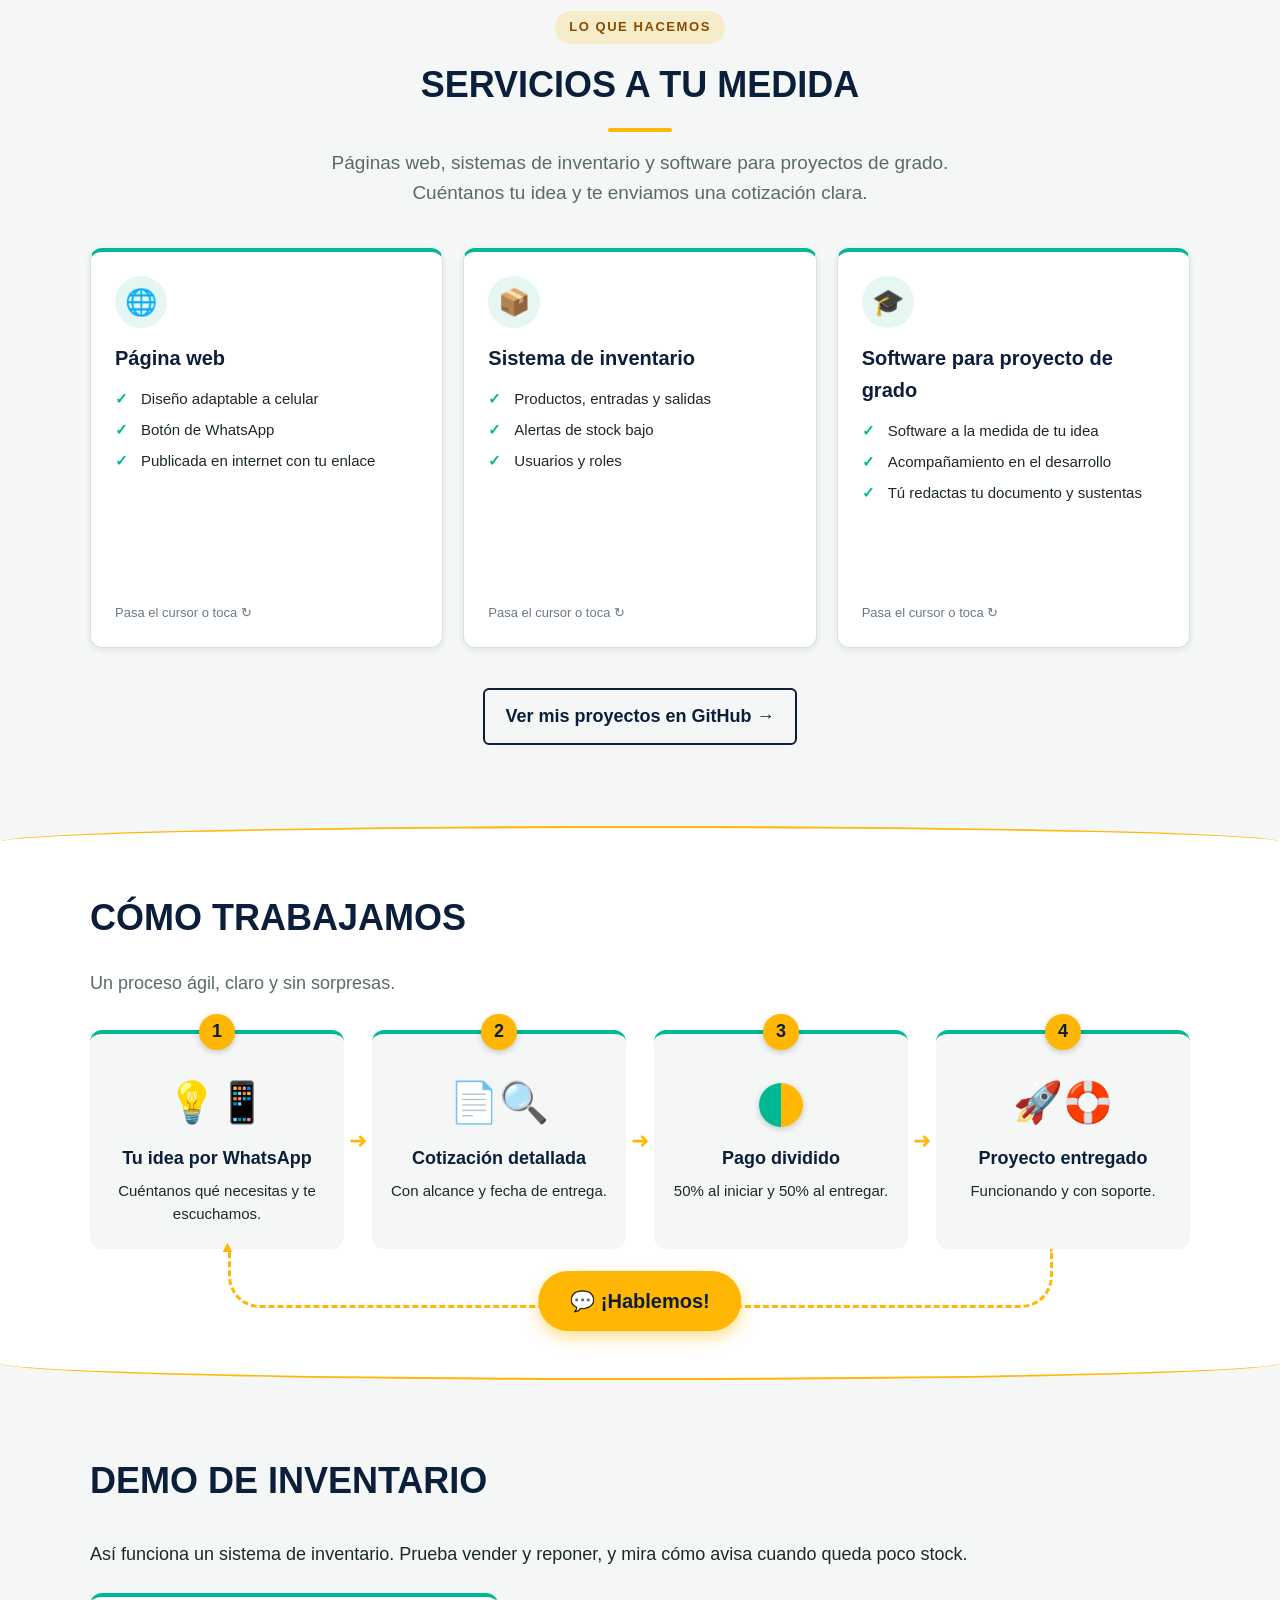
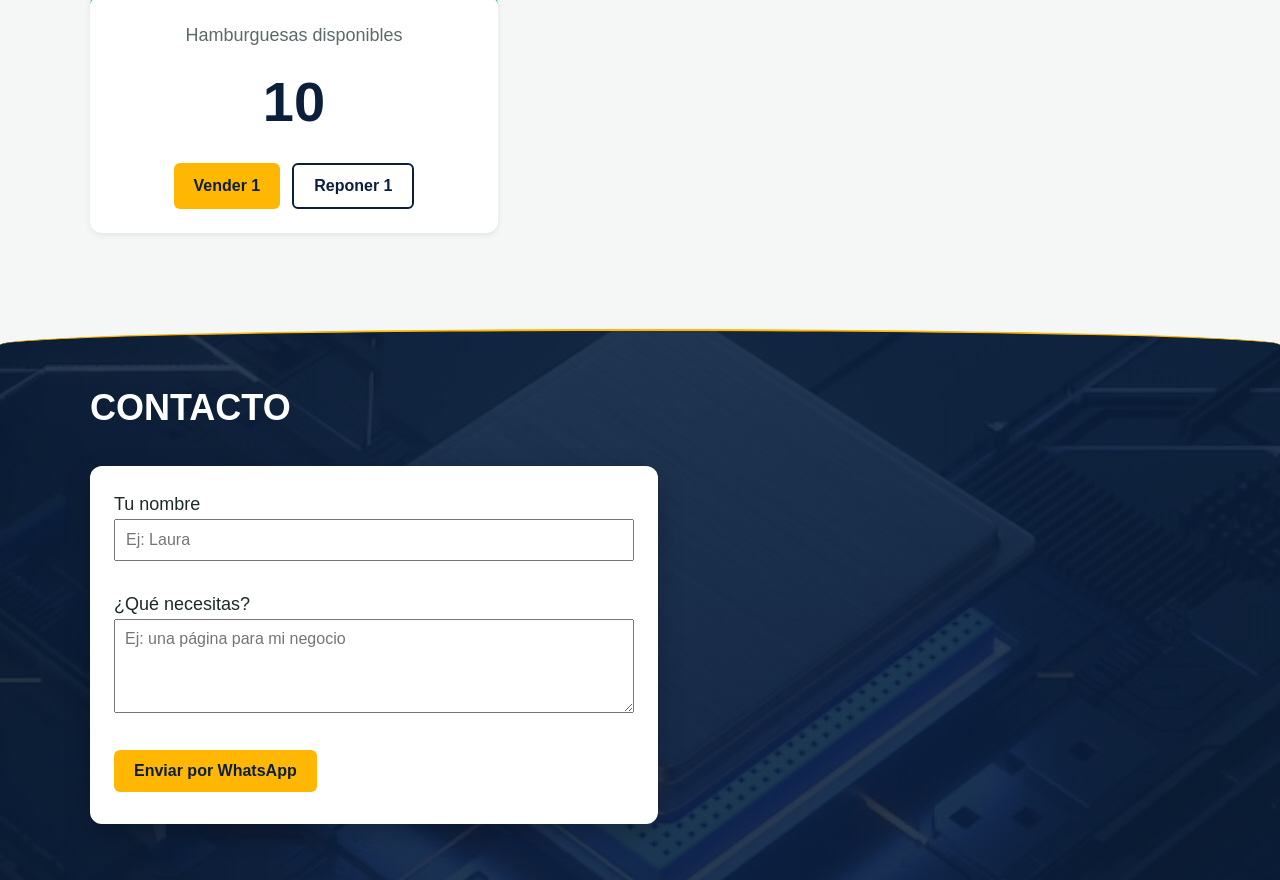
==== commit 994b1952: "Panel de cifras tipo dashboard" ====
--- a/index.html
+++ b/index.html
@@ -5,7 +5,7 @@
     <meta charset="UTF-8">
     <meta name="viewport" content="width=device-width, initial-scale=1.0">
     <title>LOGIK PRAGMA</title>
-    <link rel="stylesheet" href="style.css?v=9">
+    <link rel="stylesheet" href="style.css?v=10">
     <script>
         // Avisa al CSS que hay JavaScript (para las animaciones al hacer scroll)
         document.documentElement.classList.add("js");
@@ -70,6 +70,25 @@
                     <p>Escuchamos tu idea, te cotizamos con claridad y te entregamos un proyecto funcionando.</p>
                 </div>
                 <img class="foto" src="img/nosotros.jpg" alt="Desarrollador trabajando frente a su computador">
+            </div>
+
+            <!-- CIFRAS (cambia solo los números reales en data-valor) -->
+            <div class="cifras">
+                <h3 class="cifras-titulo">Logik Pragma en cifras</h3>
+                <div class="cifras-grid">
+                    <div class="kpi">
+                        <strong class="kpi-num" data-valor="8">0</strong>
+                        <span class="kpi-txt">Clientes atendidos</span>
+                    </div>
+                    <div class="kpi">
+                        <strong class="kpi-num" data-valor="3">0</strong>
+                        <span class="kpi-txt">Tipos de proyecto: páginas web, inventarios y software de grado</span>
+                    </div>
+                    <div class="kpi">
+                        <strong class="kpi-num" data-valor="50" data-sufijo="%">0</strong>
+                        <span class="kpi-txt">Pagas al iniciar y el otro 50% al entregar</span>
+                    </div>
+                </div>
             </div>
         </div>
     </section>
@@ -225,7 +244,7 @@
         </div>
     </section>
 
-    <script src="script.js?v=9"></script>
+    <script src="script.js?v=10"></script>
 </body>
 
 </html>
--- a/style.css
+++ b/style.css
@@ -306,6 +306,64 @@
   max-height: 460px;
   object-fit: cover;
   border-radius: 12px;
+}
+
+/* ========== CIFRAS (panel tipo dashboard) ========== */
+.cifras {
+  margin-top: 56px;
+  padding: 28px;
+  background-color: var(--oscuro);
+  color: white;
+  border-radius: 16px;
+  box-shadow: 0 10px 28px rgba(11, 31, 58, 0.25);
+}
+
+.cifras-titulo {
+  display: flex;
+  align-items: center;
+  gap: 10px;
+  margin: 0 0 20px;
+  font-size: 14px;
+  letter-spacing: 0.12em;
+  text-transform: uppercase;
+  color: rgba(255, 255, 255, 0.75);
+}
+
+.cifras-titulo::before {
+  content: "";
+  width: 10px;
+  height: 10px;
+  background-color: var(--acento);
+  border-radius: 50%;
+}
+
+.cifras-grid {
+  display: grid;
+  grid-template-columns: repeat(auto-fit, minmax(210px, 1fr));
+  gap: 16px;
+}
+
+.kpi {
+  padding: 20px;
+  background-color: rgba(255, 255, 255, 0.07);
+  border: 1px solid rgba(255, 255, 255, 0.12);
+  border-radius: 12px;
+}
+
+.kpi-num {
+  display: block;
+  font-size: 52px;
+  line-height: 1.1;
+  color: var(--acento);
+  font-variant-numeric: tabular-nums;
+}
+
+.kpi-txt {
+  display: block;
+  margin-top: 8px;
+  font-size: 15px;
+  line-height: 1.4;
+  color: rgba(255, 255, 255, 0.85);
 }
 
 /* ========== BOTONES ========== */
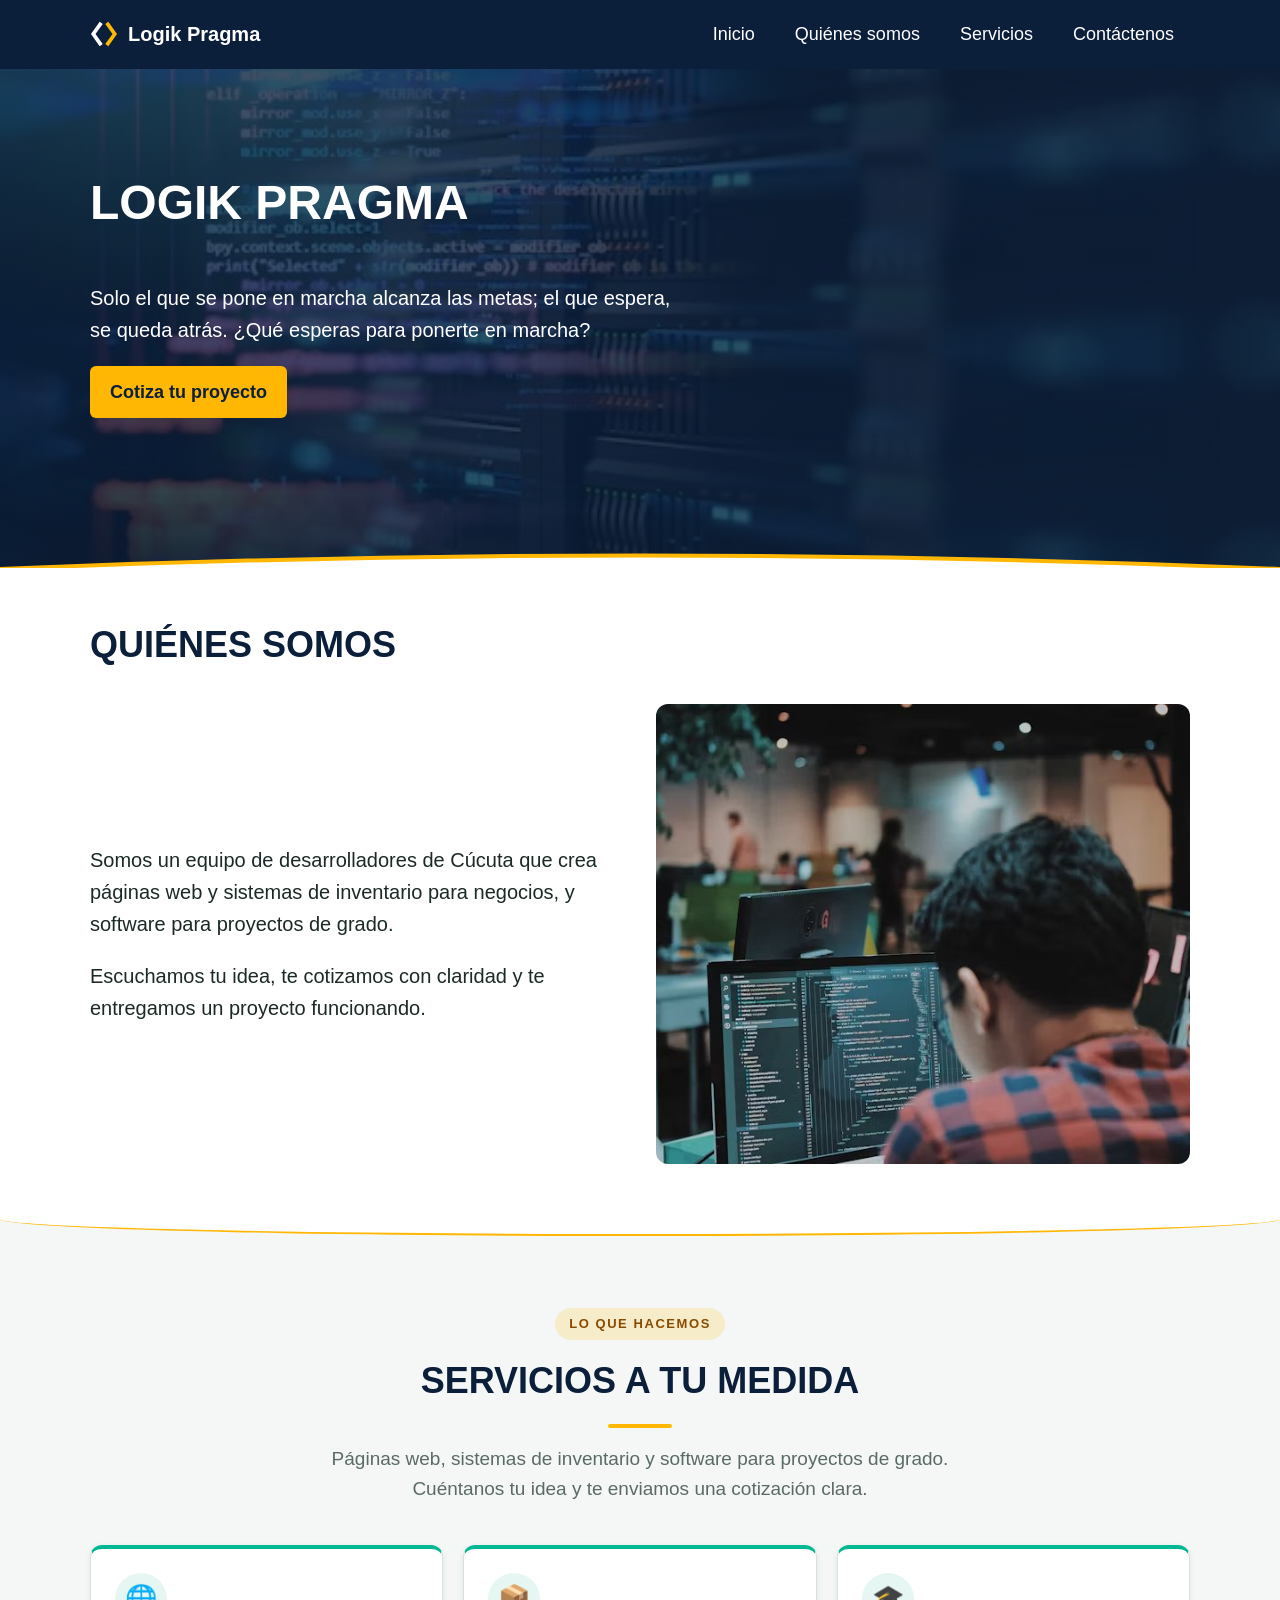
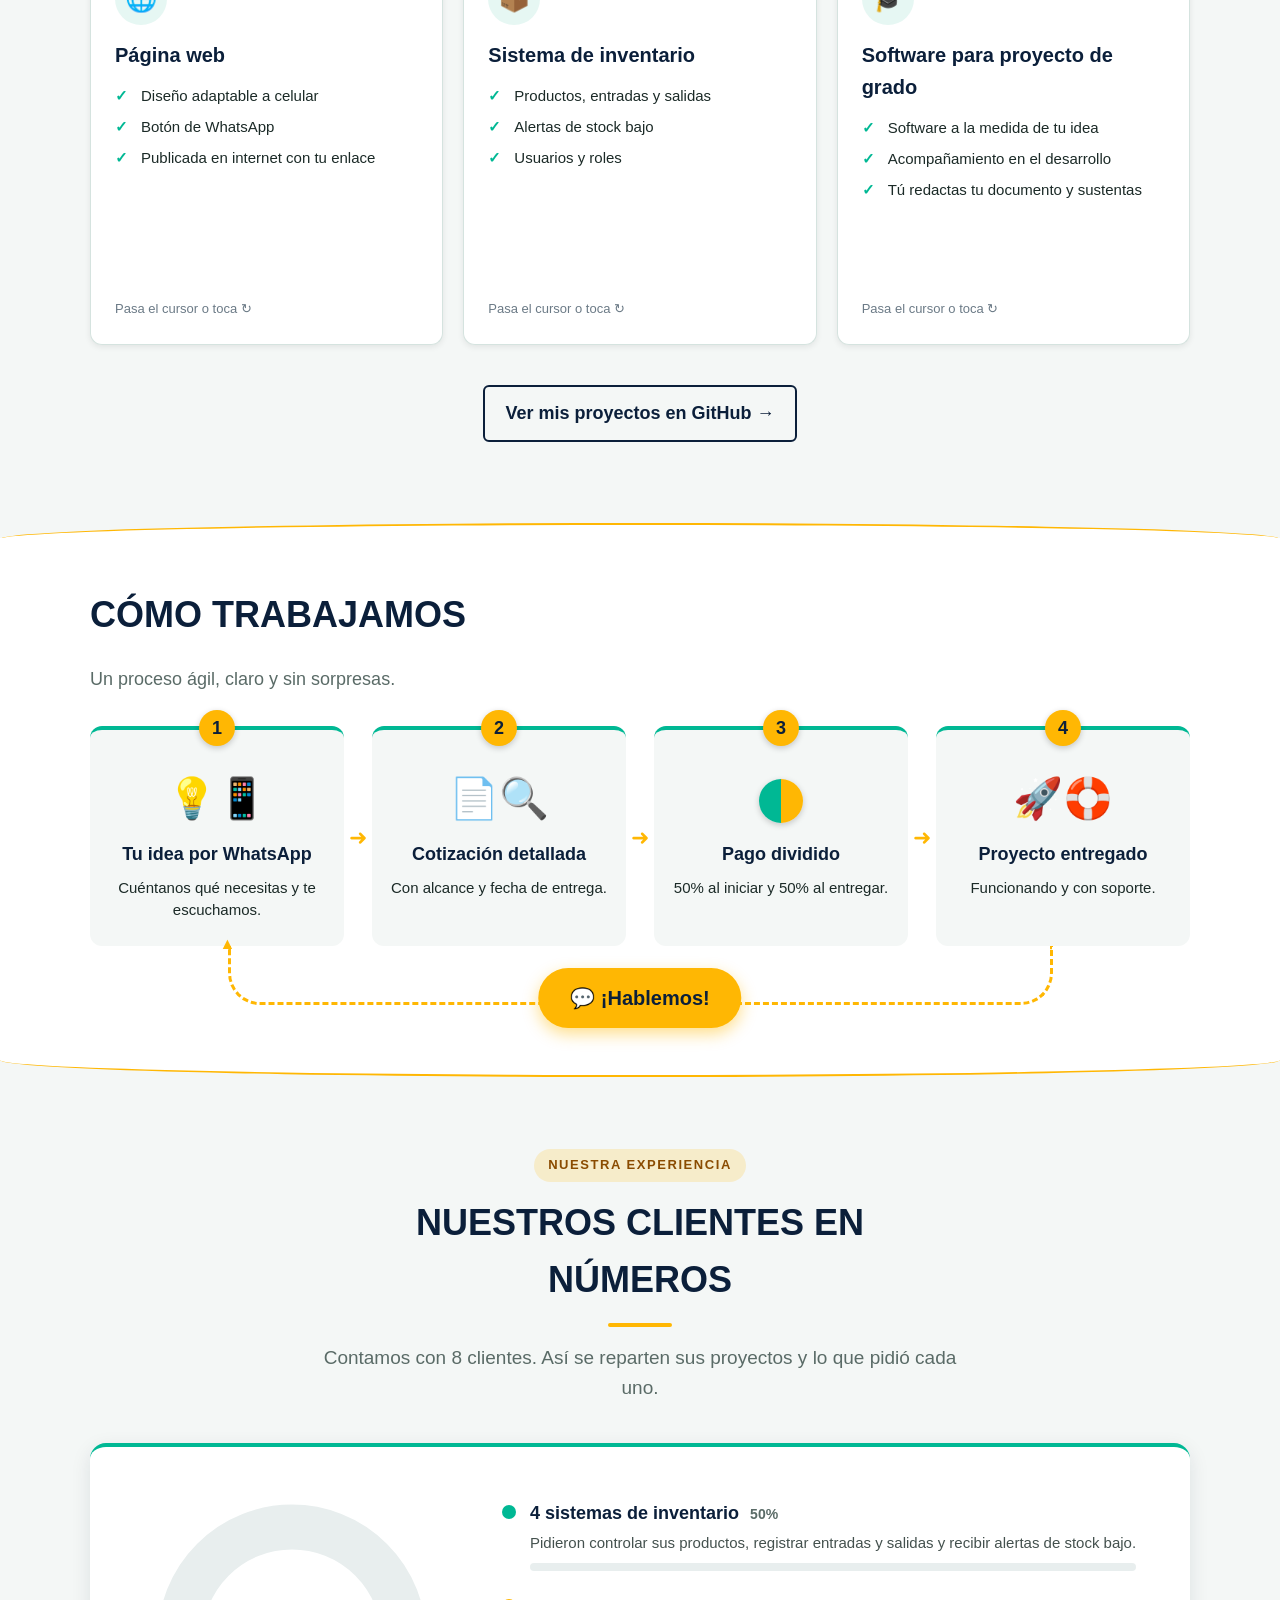
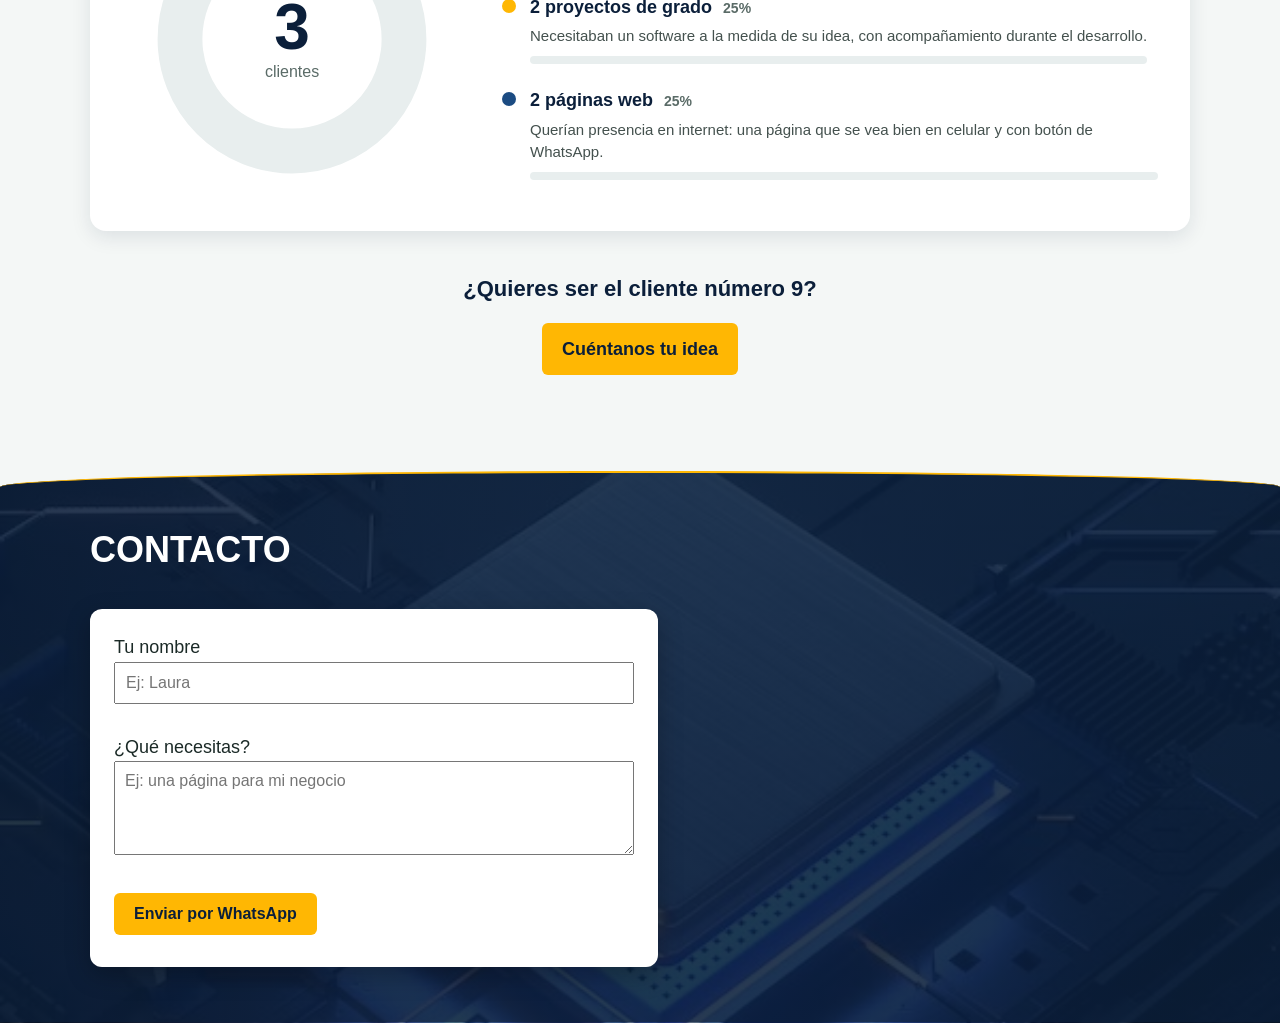
==== commit 5577b31f: "Tablero de clientes con grafico circular" ====
--- a/index.html
+++ b/index.html
@@ -5,7 +5,7 @@
     <meta charset="UTF-8">
     <meta name="viewport" content="width=device-width, initial-scale=1.0">
     <title>LOGIK PRAGMA</title>
-    <link rel="stylesheet" href="style.css?v=10">
+    <link rel="stylesheet" href="style.css?v=11">
     <script>
         // Avisa al CSS que hay JavaScript (para las animaciones al hacer scroll)
         document.documentElement.classList.add("js");
@@ -72,24 +72,6 @@
                 <img class="foto" src="img/nosotros.jpg" alt="Desarrollador trabajando frente a su computador">
             </div>
 
-            <!-- CIFRAS (cambia solo los números reales en data-valor) -->
-            <div class="cifras">
-                <h3 class="cifras-titulo">Logik Pragma en cifras</h3>
-                <div class="cifras-grid">
-                    <div class="kpi">
-                        <strong class="kpi-num" data-valor="8">0</strong>
-                        <span class="kpi-txt">Clientes atendidos</span>
-                    </div>
-                    <div class="kpi">
-                        <strong class="kpi-num" data-valor="3">0</strong>
-                        <span class="kpi-txt">Tipos de proyecto: páginas web, inventarios y software de grado</span>
-                    </div>
-                    <div class="kpi">
-                        <strong class="kpi-num" data-valor="50" data-sufijo="%">0</strong>
-                        <span class="kpi-txt">Pagas al iniciar y el otro 50% al entregar</span>
-                    </div>
-                </div>
-            </div>
         </div>
     </section>
 
@@ -209,20 +191,60 @@
         </div>
     </section>
 
-    <!-- DEMO -->
-    <section class="seccion-clara sin-curva">
-        <div class="contenedor">
-            <h2>Demo de inventario</h2>
-            <p>Así funciona un sistema de inventario. Prueba vender y reponer, y mira cómo avisa cuando queda poco stock.</p>
-
-            <div class="demo">
-                <p class="demo-producto">Hamburguesas disponibles</p>
-                <strong id="stock">10</strong>
-                <p id="aviso"></p>
-                <div class="demo-botones">
-                    <button class="boton" id="vender">Vender 1</button>
-                    <button class="boton boton-secundario" id="reponer">Reponer 1</button>
-                </div>
+    <!-- CLIENTES: TABLERO -->
+    <section id="clientes" class="seccion-clara sin-curva">
+        <div class="contenedor">
+            <div class="encabezado">
+                <span class="etiqueta">Nuestra experiencia</span>
+                <h2>Nuestros clientes en números</h2>
+                <p>Contamos con 8 clientes. Así se reparten sus proyectos y lo que pidió cada uno.</p>
+            </div>
+
+            <div class="tablero" id="tablero">
+                <div class="dona">
+                    <svg viewBox="0 0 200 200" role="img" aria-label="Gráfico circular: 4 sistemas de inventario, 2 proyectos de grado y 2 páginas web">
+                        <circle class="pista-dona" cx="100" cy="100" r="70" />
+                        <circle class="seg seg-inventario" data-seg="inventario" cx="100" cy="100" r="70" style="--len:219.91px; --start:0px" />
+                        <circle class="seg seg-grado" data-seg="grado" cx="100" cy="100" r="70" style="--len:109.96px; --start:219.91px" />
+                        <circle class="seg seg-web" data-seg="web" cx="100" cy="100" r="70" style="--len:109.96px; --start:329.87px" />
+                    </svg>
+                    <div class="dona-centro">
+                        <strong class="kpi-num" data-valor="8">0</strong>
+                        <span>clientes</span>
+                    </div>
+                </div>
+
+                <ul class="leyenda">
+                    <li class="leyenda-item" data-seg="inventario">
+                        <span class="punto punto-inventario"></span>
+                        <div>
+                            <strong>4 sistemas de inventario <em>50%</em></strong>
+                            <p>Pidieron controlar sus productos, registrar entradas y salidas y recibir alertas de stock bajo.</p>
+                            <div class="barra"><span style="--pct:50%" class="barra-inventario"></span></div>
+                        </div>
+                    </li>
+                    <li class="leyenda-item" data-seg="grado">
+                        <span class="punto punto-grado"></span>
+                        <div>
+                            <strong>2 proyectos de grado <em>25%</em></strong>
+                            <p>Necesitaban un software a la medida de su idea, con acompañamiento durante el desarrollo.</p>
+                            <div class="barra"><span style="--pct:25%" class="barra-grado"></span></div>
+                        </div>
+                    </li>
+                    <li class="leyenda-item" data-seg="web">
+                        <span class="punto punto-web"></span>
+                        <div>
+                            <strong>2 páginas web <em>25%</em></strong>
+                            <p>Querían presencia en internet: una página que se vea bien en celular y con botón de WhatsApp.</p>
+                            <div class="barra"><span style="--pct:25%" class="barra-web"></span></div>
+                        </div>
+                    </li>
+                </ul>
+            </div>
+
+            <div class="mas-proyectos">
+                <p class="llamado">¿Quieres ser el cliente número 9?</p>
+                <a class="boton" href="https://wa.me/573212474073?text=Hola%2C%20quiero%20empezar%20mi%20proyecto">Cuéntanos tu idea</a>
             </div>
         </div>
     </section>
@@ -244,7 +266,7 @@
         </div>
     </section>
 
-    <script src="script.js?v=10"></script>
+    <script src="script.js?v=11"></script>
 </body>
 
 </html>
--- a/style.css
+++ b/style.css
@@ -306,64 +306,6 @@
   max-height: 460px;
   object-fit: cover;
   border-radius: 12px;
-}
-
-/* ========== CIFRAS (panel tipo dashboard) ========== */
-.cifras {
-  margin-top: 56px;
-  padding: 28px;
-  background-color: var(--oscuro);
-  color: white;
-  border-radius: 16px;
-  box-shadow: 0 10px 28px rgba(11, 31, 58, 0.25);
-}
-
-.cifras-titulo {
-  display: flex;
-  align-items: center;
-  gap: 10px;
-  margin: 0 0 20px;
-  font-size: 14px;
-  letter-spacing: 0.12em;
-  text-transform: uppercase;
-  color: rgba(255, 255, 255, 0.75);
-}
-
-.cifras-titulo::before {
-  content: "";
-  width: 10px;
-  height: 10px;
-  background-color: var(--acento);
-  border-radius: 50%;
-}
-
-.cifras-grid {
-  display: grid;
-  grid-template-columns: repeat(auto-fit, minmax(210px, 1fr));
-  gap: 16px;
-}
-
-.kpi {
-  padding: 20px;
-  background-color: rgba(255, 255, 255, 0.07);
-  border: 1px solid rgba(255, 255, 255, 0.12);
-  border-radius: 12px;
-}
-
-.kpi-num {
-  display: block;
-  font-size: 52px;
-  line-height: 1.1;
-  color: var(--acento);
-  font-variant-numeric: tabular-nums;
-}
-
-.kpi-txt {
-  display: block;
-  margin-top: 8px;
-  font-size: 15px;
-  line-height: 1.4;
-  color: rgba(255, 255, 255, 0.85);
 }
 
 /* ========== BOTONES ========== */
@@ -715,62 +657,168 @@
   white-space: nowrap;
 }
 
-/* ========== DEMO DE INVENTARIO ========== */
-.demo {
+/* ========== TABLERO DE CLIENTES (gráfico circular) ========== */
+.tablero {
+  display: grid;
+  grid-template-columns: minmax(240px, 340px) 1fr;
+  gap: 40px;
+  align-items: center;
+  padding: 32px;
   background-color: white;
-  max-width: 360px;
-  margin-top: 24px;
-  padding: 24px;
-  text-align: center;
   border-top: 4px solid var(--principal);
-  border-radius: 12px;
-  box-shadow: 0 2px 6px rgba(0, 0, 0, 0.08);
-}
-
-.demo-producto {
+  border-radius: 16px;
+  box-shadow: 0 6px 20px rgba(11, 31, 58, 0.1);
+}
+
+.dona {
+  position: relative;
+  width: 100%;
+  max-width: 320px;
+  margin: 0 auto;
+}
+
+.dona svg {
+  display: block;
+  width: 100%;
+  transform: rotate(-90deg);          /* el gráfico empieza arriba */
+}
+
+.dona circle {
+  fill: none;
+  stroke-width: 28;
+}
+
+.pista-dona {
+  stroke: #e8eeee;
+}
+
+.seg {
+  stroke-dasharray: calc(var(--len) - 3px) 440px;
+  stroke-dashoffset: calc(var(--start) * -1);
+  transition: stroke-dasharray 1s ease, opacity 0.2s;
+  cursor: pointer;
+}
+
+.seg-inventario { stroke: var(--principal); }
+.seg-grado { stroke: var(--acento); }
+.seg-web { stroke: var(--medio); }
+
+/* Se dibuja al aparecer (solo si hay JavaScript) */
+.js .tablero:not(.visible) .seg {
+  stroke-dasharray: 0 440px;
+}
+
+.dona-centro {
+  position: absolute;
+  inset: 0;
+  display: flex;
+  flex-direction: column;
+  align-items: center;
+  justify-content: center;
+  pointer-events: none;
+}
+
+.dona-centro .kpi-num {
+  font-size: 64px;
+  line-height: 1;
+  color: var(--oscuro);
+  font-variant-numeric: tabular-nums;
+}
+
+.dona-centro span {
+  font-size: 16px;
+  color: #5a6b67;
+}
+
+.leyenda {
+  list-style: none;
   margin: 0;
+  padding: 0;
+  display: grid;
+  gap: 22px;
+}
+
+.leyenda-item {
+  display: flex;
+  gap: 14px;
+  align-items: flex-start;
+  transition: opacity 0.2s;
+}
+
+.leyenda-item strong {
+  font-size: 18px;
+  color: var(--oscuro);
+}
+
+.leyenda-item em {
+  margin-left: 6px;
+  font-style: normal;
+  font-size: 14px;
   color: #5a6b67;
 }
 
-#stock {
+.leyenda-item p {
+  margin: 4px 0 8px;
+  font-size: 15px;
+  line-height: 1.5;
+  color: #44514e;
+}
+
+.punto {
+  flex: none;
+  width: 14px;
+  height: 14px;
+  margin-top: 6px;
+  border-radius: 50%;
+}
+
+.punto-inventario { background-color: var(--principal); }
+.punto-grado { background-color: var(--acento); }
+.punto-web { background-color: var(--medio); }
+
+.barra {
+  height: 8px;
+  background-color: #e8eeee;
+  border-radius: 8px;
+  overflow: hidden;
+}
+
+.barra span {
   display: block;
-  margin: 8px 0 16px;
-  font-size: 56px;
+  height: 100%;
+  width: var(--pct);
+  border-radius: 8px;
+  transition: width 1s ease 0.2s;
+}
+
+.js .tablero:not(.visible) .barra span {
+  width: 0;
+}
+
+.barra-inventario { background-color: var(--principal); }
+.barra-grado { background-color: var(--acento); }
+.barra-web { background-color: var(--medio); }
+
+/* Al pasar el mouse por un grupo, los demás se atenúan */
+.tablero[data-activo] .seg,
+.tablero[data-activo] .leyenda-item {
+  opacity: 0.3;
+}
+
+.tablero[data-activo="inventario"] .seg-inventario,
+.tablero[data-activo="grado"] .seg-grado,
+.tablero[data-activo="web"] .seg-web,
+.tablero[data-activo="inventario"] .leyenda-item[data-seg="inventario"],
+.tablero[data-activo="grado"] .leyenda-item[data-seg="grado"],
+.tablero[data-activo="web"] .leyenda-item[data-seg="web"] {
+  opacity: 1;
+}
+
+.llamado {
+  margin: 0 0 16px;
+  font-size: 22px;
+  font-weight: bold;
   color: var(--oscuro);
-}
-
-#aviso {
-  margin: 0 0 16px;
-  padding: 8px 12px;
-  background-color: #fff1d6;
-  color: #8a4b00;
-  font-weight: bold;
-  border-radius: 6px;
-}
-
-#aviso:empty {
-  display: none;
-}
-
-.demo-botones {
-  display: flex;
-  justify-content: center;
-  flex-wrap: wrap;
-  gap: 12px;
-}
-
-.demo-botones button {
-  margin: 0;
-}
-
-button.boton-secundario {
-  background-color: white;
-  color: var(--oscuro);
-  border: 2px solid var(--oscuro);
-}
-
-button.boton-secundario:hover {
-  background-color: var(--fondo);
 }
 
 /* ========== FORMULARIO ========== */
@@ -841,6 +889,11 @@
     scroll-behavior: auto;
   }
 
+  .seg,
+  .barra span {
+    transition: none;
+  }
+
   .tarjeta-interior,
   .paso,
   .paso:hover {
@@ -883,6 +936,12 @@
     transform: translateX(-50%);
   }
 
+  .tablero {
+    grid-template-columns: 1fr;
+    gap: 28px;
+    padding: 24px 18px;
+  }
+
   .retorno {
     height: auto;
     margin: 36px 0 0;
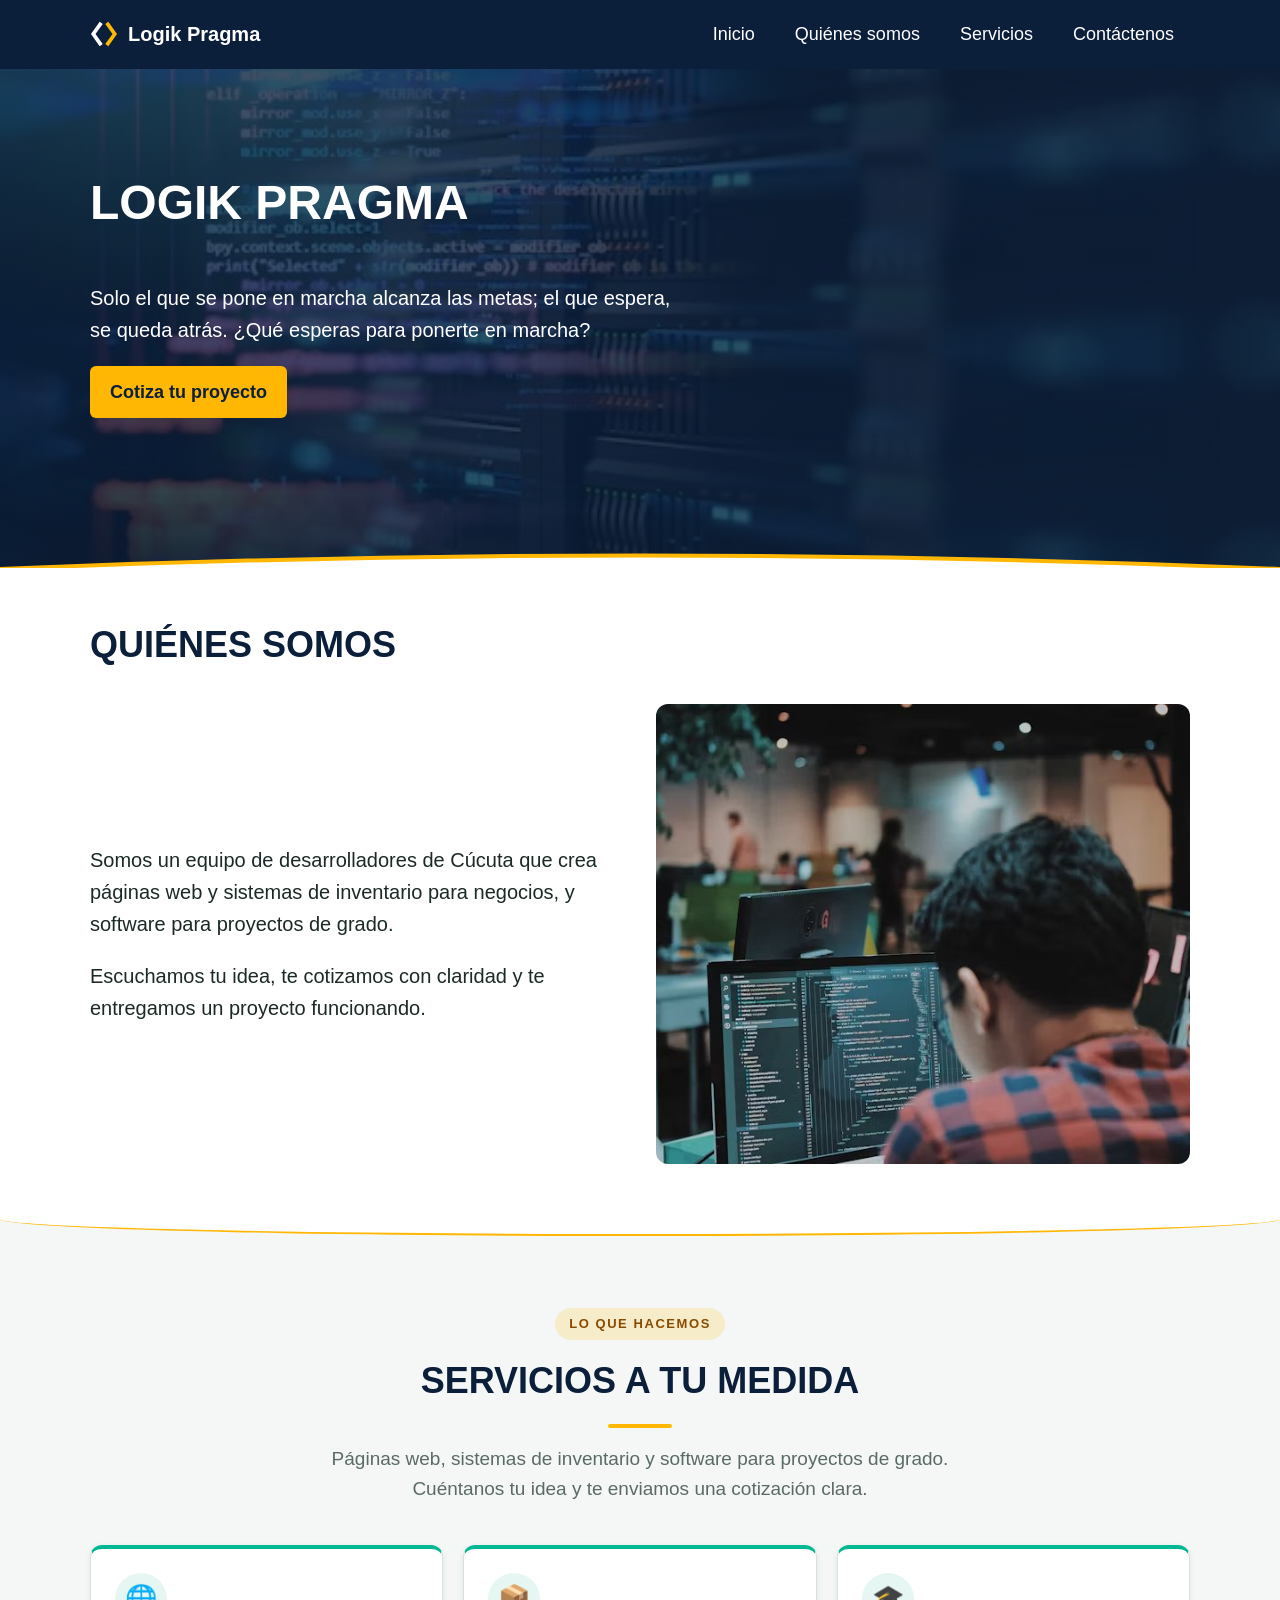
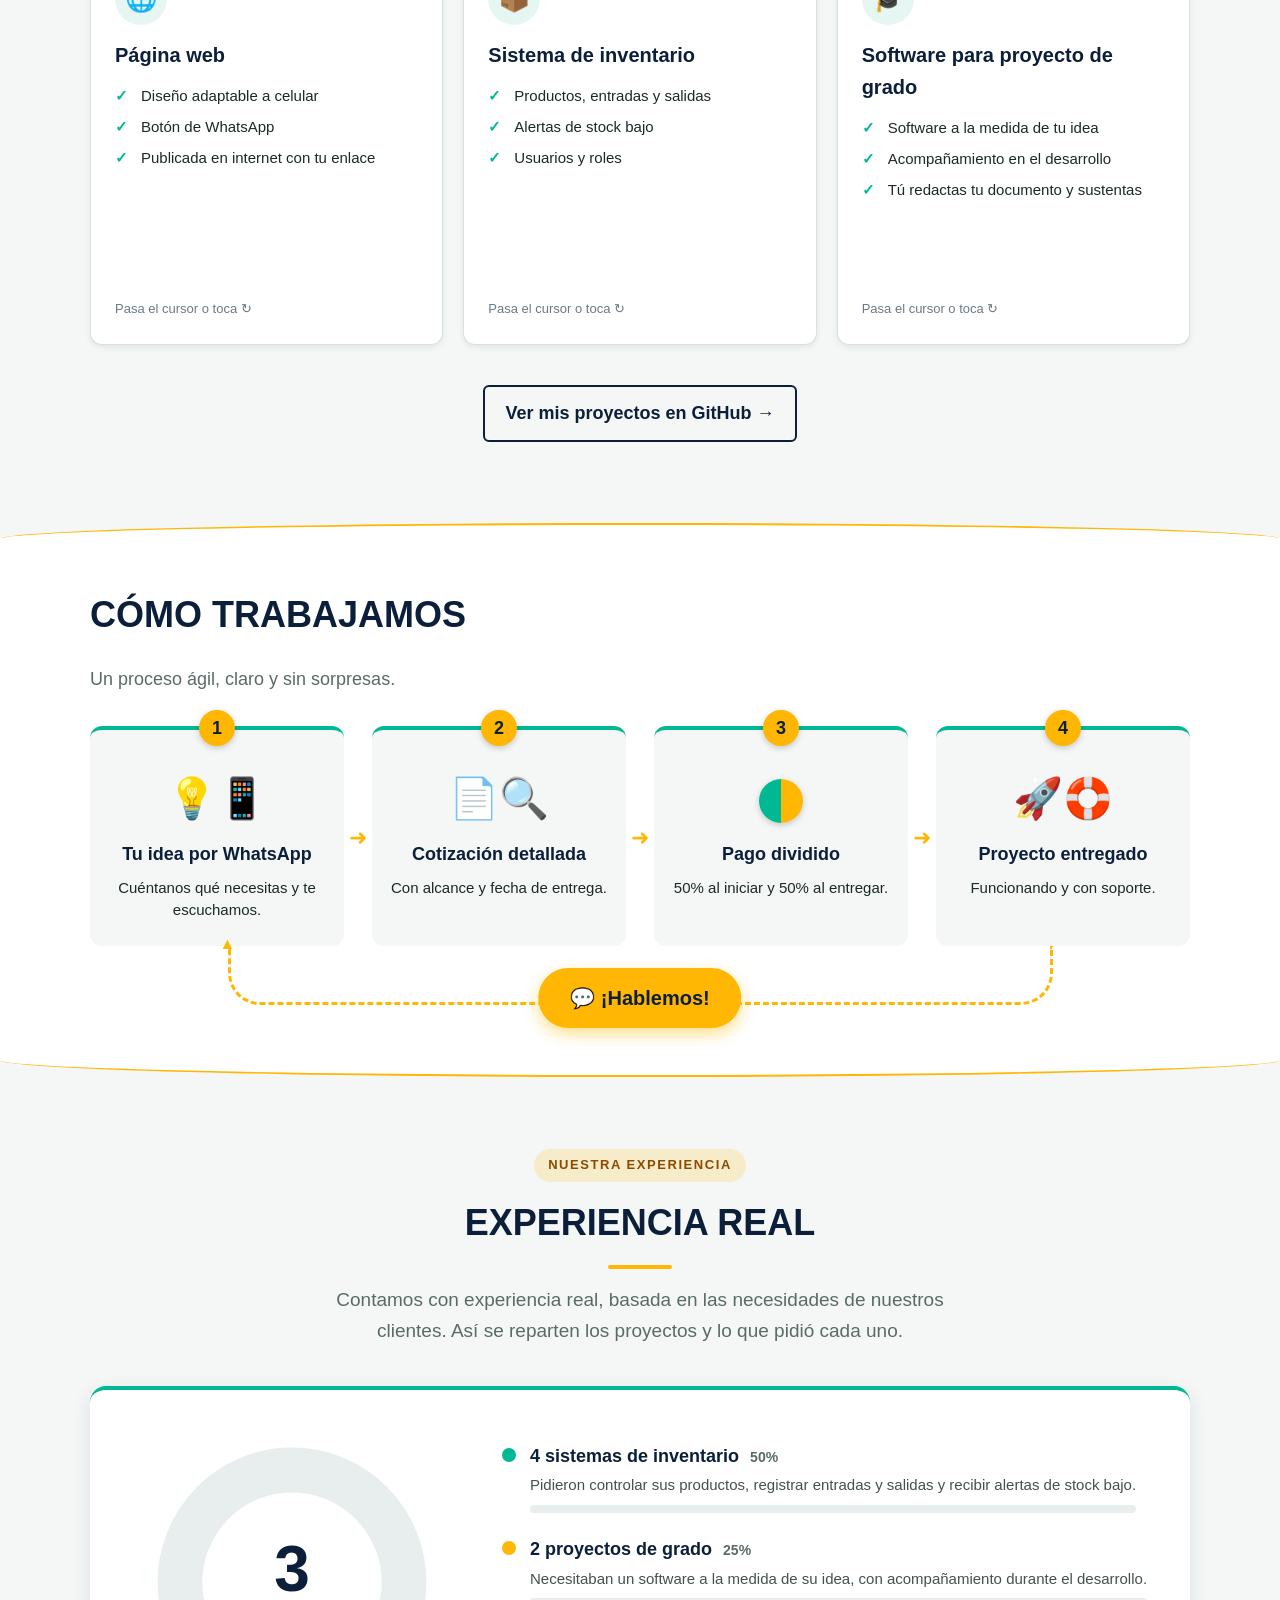
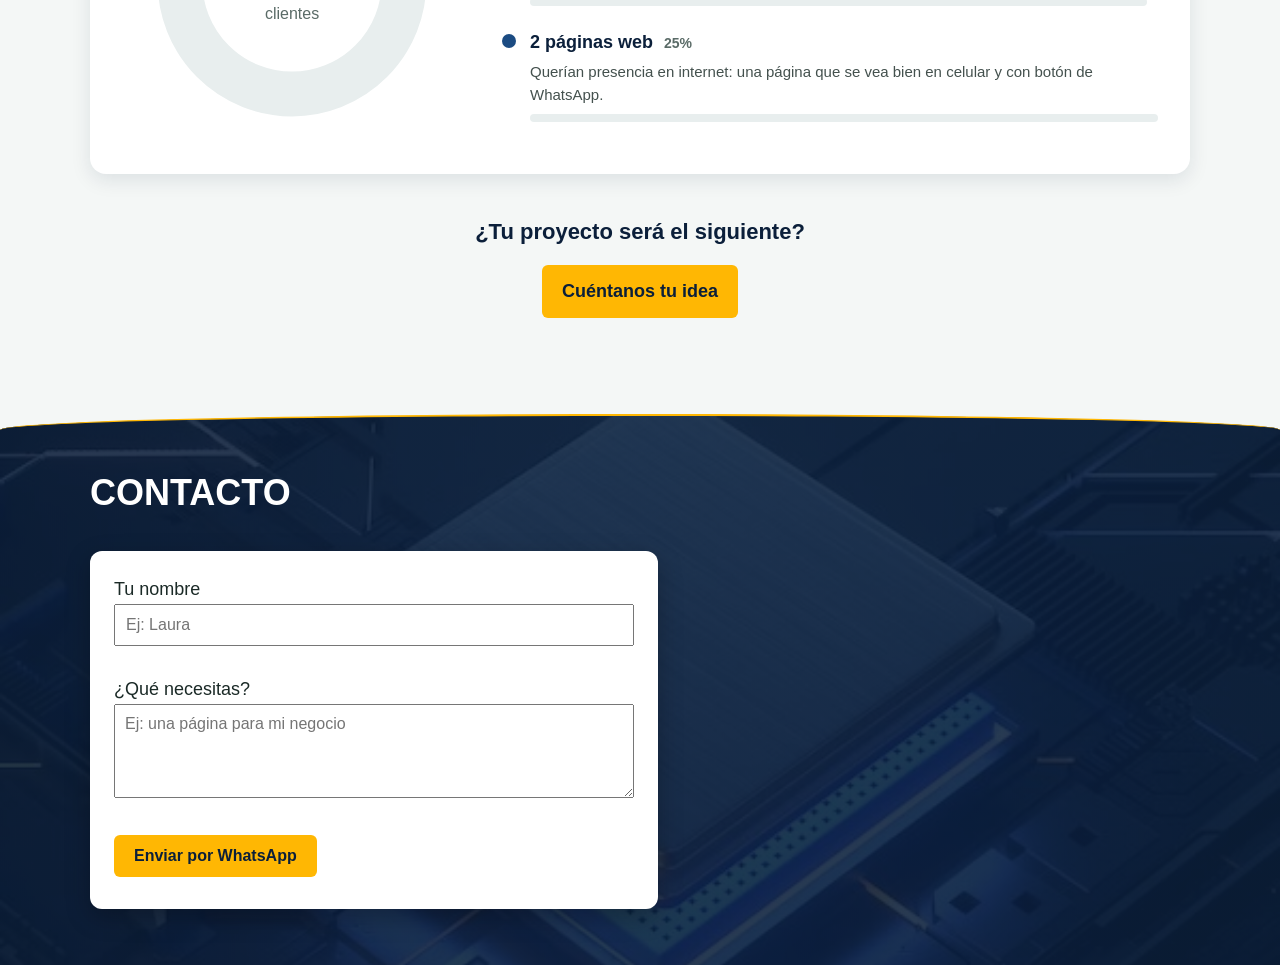
==== commit af438858: "Mensaje de experiencia real en el tablero" ====
--- a/index.html
+++ b/index.html
@@ -5,7 +5,7 @@
     <meta charset="UTF-8">
     <meta name="viewport" content="width=device-width, initial-scale=1.0">
     <title>LOGIK PRAGMA</title>
-    <link rel="stylesheet" href="style.css?v=11">
+    <link rel="stylesheet" href="style.css?v=12">
     <script>
         // Avisa al CSS que hay JavaScript (para las animaciones al hacer scroll)
         document.documentElement.classList.add("js");
@@ -196,8 +196,9 @@
         <div class="contenedor">
             <div class="encabezado">
                 <span class="etiqueta">Nuestra experiencia</span>
-                <h2>Nuestros clientes en números</h2>
-                <p>Contamos con 8 clientes. Así se reparten sus proyectos y lo que pidió cada uno.</p>
+                <h2>Experiencia real</h2>
+                <p>Contamos con experiencia real, basada en las necesidades de nuestros clientes.
+                    Así se reparten los proyectos y lo que pidió cada uno.</p>
             </div>
 
             <div class="tablero" id="tablero">
@@ -243,7 +244,7 @@
             </div>
 
             <div class="mas-proyectos">
-                <p class="llamado">¿Quieres ser el cliente número 9?</p>
+                <p class="llamado">¿Tu proyecto será el siguiente?</p>
                 <a class="boton" href="https://wa.me/573212474073?text=Hola%2C%20quiero%20empezar%20mi%20proyecto">Cuéntanos tu idea</a>
             </div>
         </div>
@@ -266,7 +267,7 @@
         </div>
     </section>
 
-    <script src="script.js?v=11"></script>
+    <script src="script.js?v=12"></script>
 </body>
 
 </html>
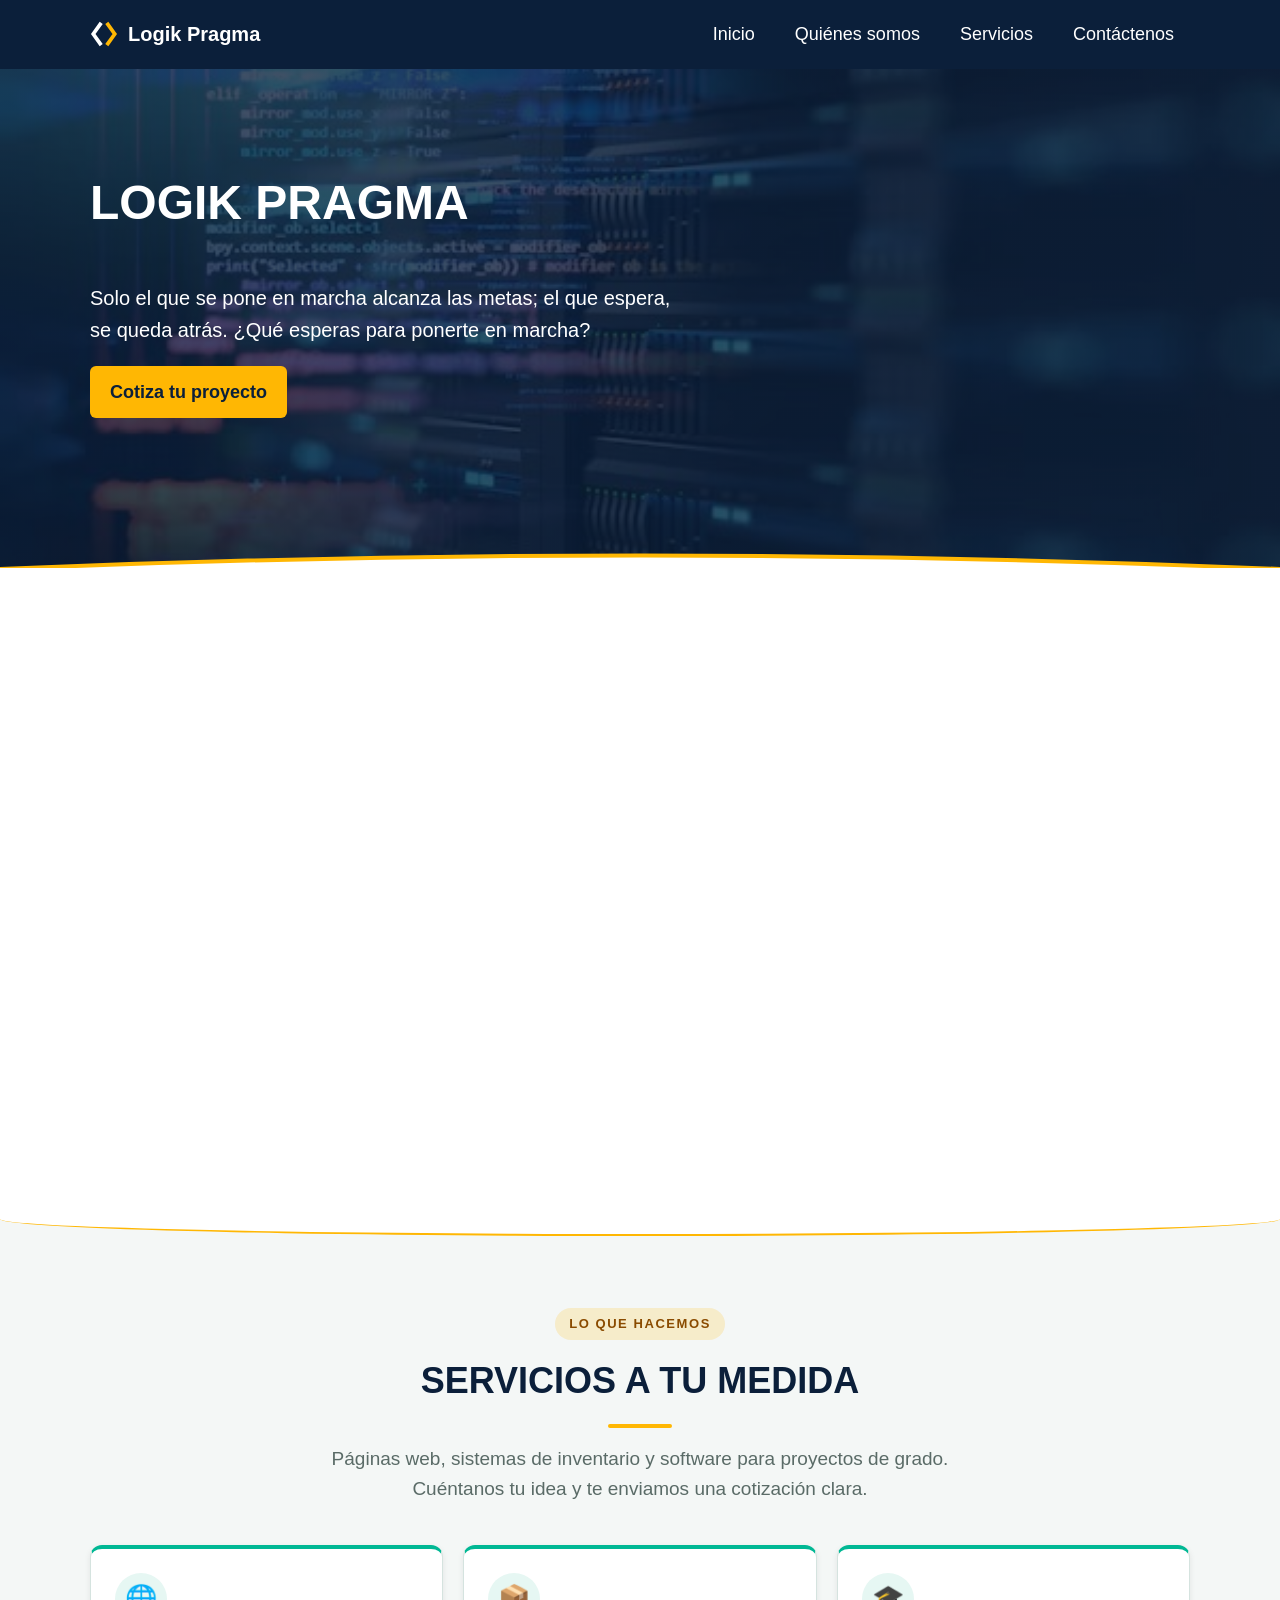
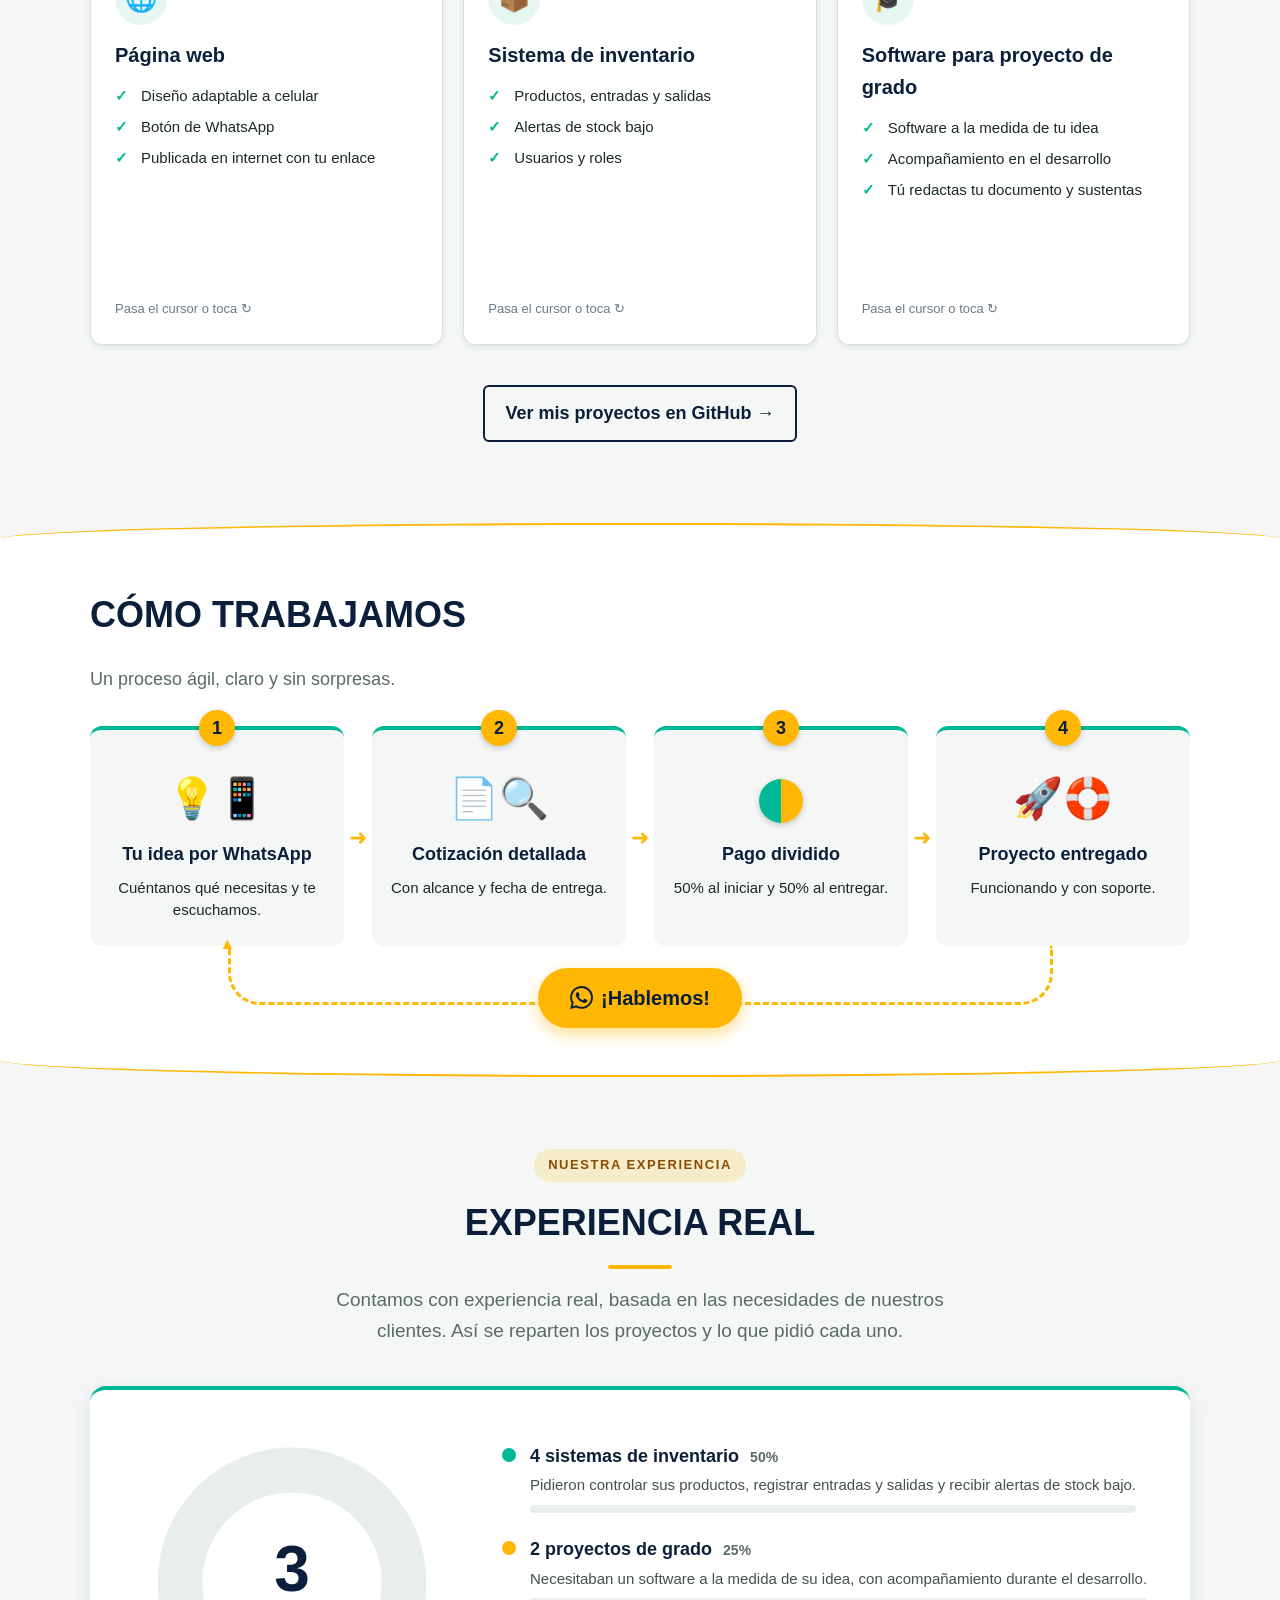
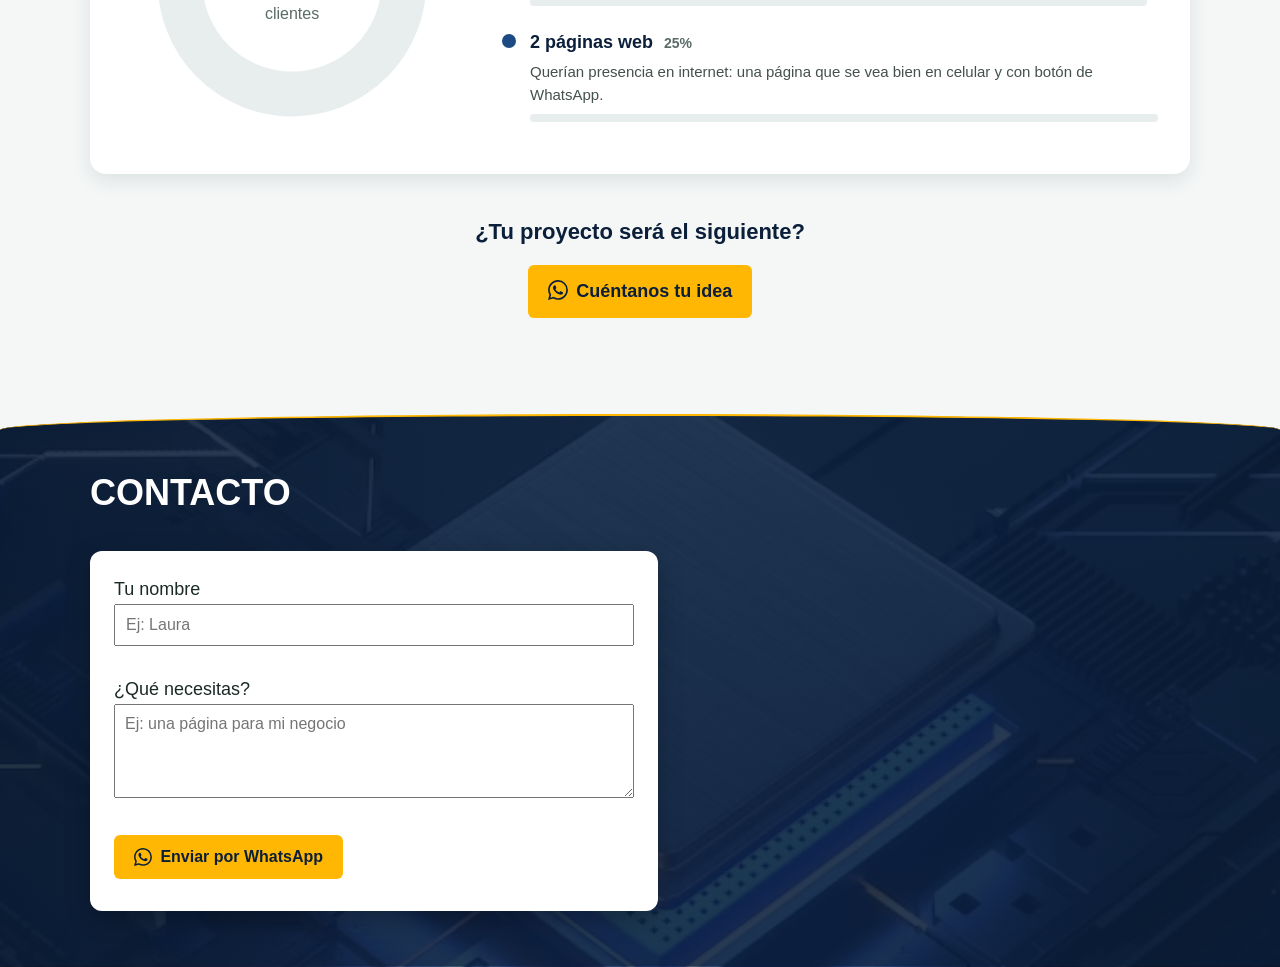
==== commit dff9f77a: "Version completa del sitio" ====
--- a/index.html
+++ b/index.html
@@ -5,7 +5,7 @@
     <meta charset="UTF-8">
     <meta name="viewport" content="width=device-width, initial-scale=1.0">
     <title>LOGIK PRAGMA</title>
-    <link rel="stylesheet" href="style.css?v=12">
+    <link rel="stylesheet" href="style.css?v=13">
     <script>
         // Avisa al CSS que hay JavaScript (para las animaciones al hacer scroll)
         document.documentElement.classList.add("js");
@@ -101,7 +101,7 @@
                         </div>
                         <div class="cara reverso reverso-web">
                             <h3>Página web</h3>
-                            <a class="boton" href="https://wa.me/573212474073?text=Hola%2C%20quiero%20cotizar%20una%20p%C3%A1gina%20web">Cotiza ya</a>
+                            <a class="boton con-wa" href="https://wa.me/573212474073?text=Hola%2C%20quiero%20cotizar%20una%20p%C3%A1gina%20web">Cotiza ya</a>
                         </div>
                     </div>
                 </div>
@@ -120,7 +120,7 @@
                         </div>
                         <div class="cara reverso reverso-inventario">
                             <h3>Sistema de inventario</h3>
-                            <a class="boton" href="https://wa.me/573212474073?text=Hola%2C%20quiero%20cotizar%20un%20sistema%20de%20inventario">Cotiza ya</a>
+                            <a class="boton con-wa" href="https://wa.me/573212474073?text=Hola%2C%20quiero%20cotizar%20un%20sistema%20de%20inventario">Cotiza ya</a>
                         </div>
                     </div>
                 </div>
@@ -139,7 +139,7 @@
                         </div>
                         <div class="cara reverso reverso-grado">
                             <h3>Software para proyecto de grado</h3>
-                            <a class="boton" href="https://wa.me/573212474073?text=Hola%2C%20quiero%20cotizar%20software%20para%20mi%20proyecto%20de%20grado">Cotiza ya</a>
+                            <a class="boton con-wa" href="https://wa.me/573212474073?text=Hola%2C%20quiero%20cotizar%20software%20para%20mi%20proyecto%20de%20grado">Cotiza ya</a>
                         </div>
                     </div>
                 </div>
@@ -186,7 +186,7 @@
             </ol>
 
             <div class="retorno">
-                <a class="boton hablemos" href="https://wa.me/573212474073?text=Hola%2C%20quiero%20empezar%20mi%20proyecto">💬 ¡Hablemos!</a>
+                <a class="boton hablemos con-wa" href="https://wa.me/573212474073?text=Hola%2C%20quiero%20empezar%20mi%20proyecto">¡Hablemos!</a>
             </div>
         </div>
     </section>
@@ -245,7 +245,7 @@
 
             <div class="mas-proyectos">
                 <p class="llamado">¿Tu proyecto será el siguiente?</p>
-                <a class="boton" href="https://wa.me/573212474073?text=Hola%2C%20quiero%20empezar%20mi%20proyecto">Cuéntanos tu idea</a>
+                <a class="boton con-wa" href="https://wa.me/573212474073?text=Hola%2C%20quiero%20empezar%20mi%20proyecto">Cuéntanos tu idea</a>
             </div>
         </div>
     </section>
@@ -262,12 +262,12 @@
                 <label for="necesidad">¿Qué necesitas?</label><br>
                 <textarea id="necesidad" rows="4" placeholder="Ej: una página para mi negocio"></textarea><br><br>
 
-                <button class="boton" id="enviar">Enviar por WhatsApp</button>
-            </div>
-        </div>
-    </section>
-
-    <script src="script.js?v=12"></script>
+                <button class="boton con-wa" id="enviar">Enviar por WhatsApp</button>
+            </div>
+        </div>
+    </section>
+
+    <script src="script.js?v=13"></script>
 </body>
 
-</html>
+</html>
--- a/style.css
+++ b/style.css
@@ -391,6 +391,19 @@
 .boton-contorno:hover {
   background-color: var(--oscuro);
   color: white;
+}
+
+/* ----- Logo de WhatsApp en los botones (icono de Bootstrap Icons, licencia MIT) ----- */
+.con-wa::before {
+  content: "";
+  display: inline-block;
+  width: 1.15em;
+  height: 1.15em;
+  margin-right: 8px;
+  vertical-align: -0.2em;
+  background-color: currentColor;      /* toma el color del texto del botón */
+  -webkit-mask: url("data:image/svg+xml,%3Csvg%20xmlns='http://www.w3.org/2000/svg'%20viewBox='0%200%2016%2016'%3E%3Cpath%20d='M13.601%202.326A7.85%207.85%200%200%200%207.994%200C3.627%200%20.068%203.558.064%207.926c0%201.399.366%202.76%201.057%203.965L0%2016l4.204-1.102a7.9%207.9%200%200%200%203.79.965h.004c4.368%200%207.926-3.558%207.93-7.93A7.9%207.9%200%200%200%2013.6%202.326zM7.994%2014.521a6.6%206.6%200%200%201-3.356-.92l-.24-.144-2.494.654.666-2.433-.156-.251a6.56%206.56%200%200%201-1.007-3.505c0-3.626%202.957-6.584%206.591-6.584a6.56%206.56%200%200%201%204.66%201.931%206.56%206.56%200%200%201%201.928%204.66c-.004%203.639-2.961%206.592-6.592%206.592m3.615-4.934c-.197-.099-1.17-.578-1.353-.646-.182-.065-.315-.099-.445.099-.133.197-.513.646-.627.775-.114.133-.232.148-.43.05-.197-.1-.836-.308-1.592-.985-.59-.525-.985-1.175-1.103-1.372-.114-.198-.011-.304.088-.403.087-.088.197-.232.296-.346.1-.114.133-.198.198-.33.065-.134.034-.248-.015-.347-.05-.099-.445-1.076-.612-1.47-.16-.389-.323-.335-.445-.34-.114-.007-.247-.007-.38-.007a.73.73%200%200%200-.529.247c-.182.198-.691.677-.691%201.654s.71%201.916.81%202.049c.098.133%201.394%202.132%203.383%202.992.47.205.84.326%201.129.418.475.152.904.129%201.246.08.38-.058%201.171-.48%201.338-.943.164-.464.164-.86.114-.943-.049-.084-.182-.133-.38-.232'/%3E%3C/svg%3E") center / contain no-repeat;
+  mask: url("data:image/svg+xml,%3Csvg%20xmlns='http://www.w3.org/2000/svg'%20viewBox='0%200%2016%2016'%3E%3Cpath%20d='M13.601%202.326A7.85%207.85%200%200%200%207.994%200C3.627%200%20.068%203.558.064%207.926c0%201.399.366%202.76%201.057%203.965L0%2016l4.204-1.102a7.9%207.9%200%200%200%203.79.965h.004c4.368%200%207.926-3.558%207.93-7.93A7.9%207.9%200%200%200%2013.6%202.326zM7.994%2014.521a6.6%206.6%200%200%201-3.356-.92l-.24-.144-2.494.654.666-2.433-.156-.251a6.56%206.56%200%200%201-1.007-3.505c0-3.626%202.957-6.584%206.591-6.584a6.56%206.56%200%200%201%204.66%201.931%206.56%206.56%200%200%201%201.928%204.66c-.004%203.639-2.961%206.592-6.592%206.592m3.615-4.934c-.197-.099-1.17-.578-1.353-.646-.182-.065-.315-.099-.445.099-.133.197-.513.646-.627.775-.114.133-.232.148-.43.05-.197-.1-.836-.308-1.592-.985-.59-.525-.985-1.175-1.103-1.372-.114-.198-.011-.304.088-.403.087-.088.197-.232.296-.346.1-.114.133-.198.198-.33.065-.134.034-.248-.015-.347-.05-.099-.445-1.076-.612-1.47-.16-.389-.323-.335-.445-.34-.114-.007-.247-.007-.38-.007a.73.73%200%200%200-.529.247c-.182.198-.691.677-.691%201.654s.71%201.916.81%202.049c.098.133%201.394%202.132%203.383%202.992.47.205.84.326%201.129.418.475.152.904.129%201.246.08.38-.058%201.171-.48%201.338-.943.164-.464.164-.86.114-.943-.049-.084-.182-.133-.38-.232'/%3E%3C/svg%3E") center / contain no-repeat;
 }
 
 /* ========== TARJETAS DE PAQUETES (se voltean) ========== */
@@ -1003,4 +1016,4 @@
     border-radius: 8px;
     background-color: rgba(255, 255, 255, 0.08);
   }
-}
+}
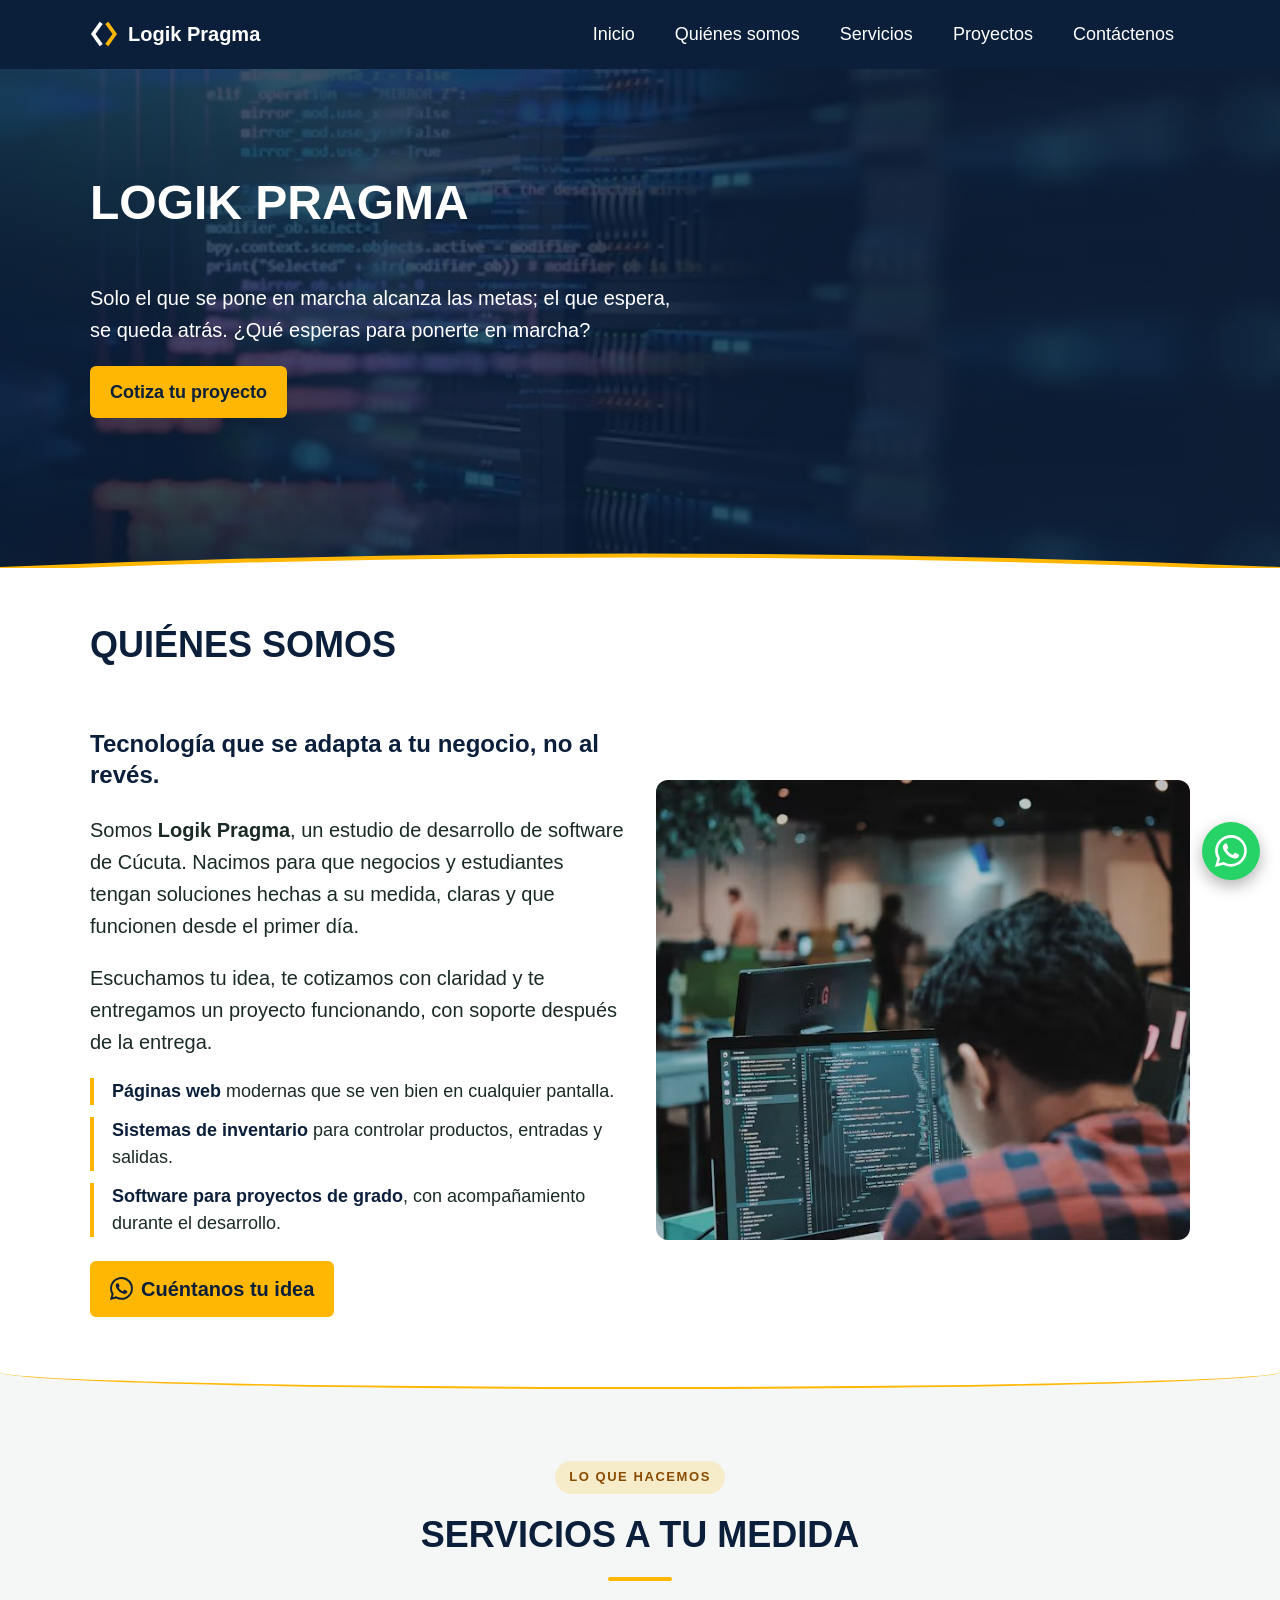
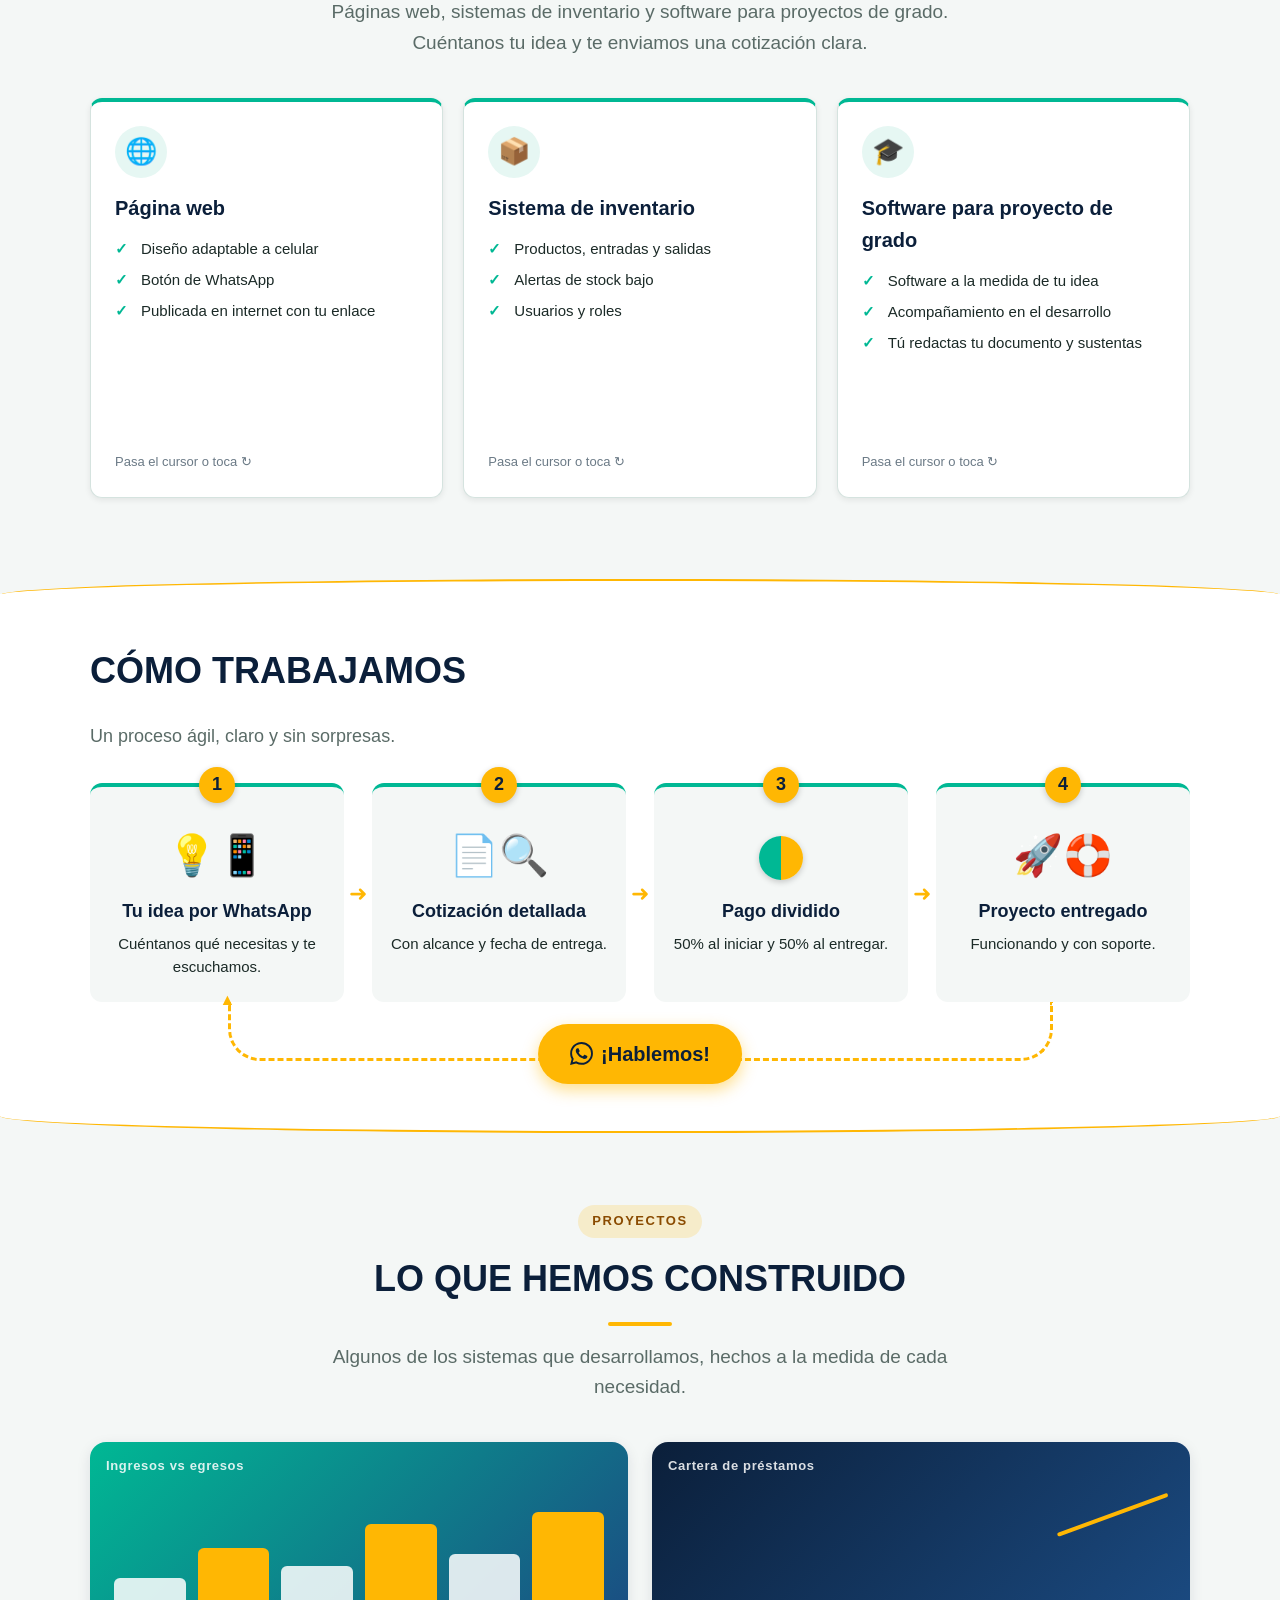
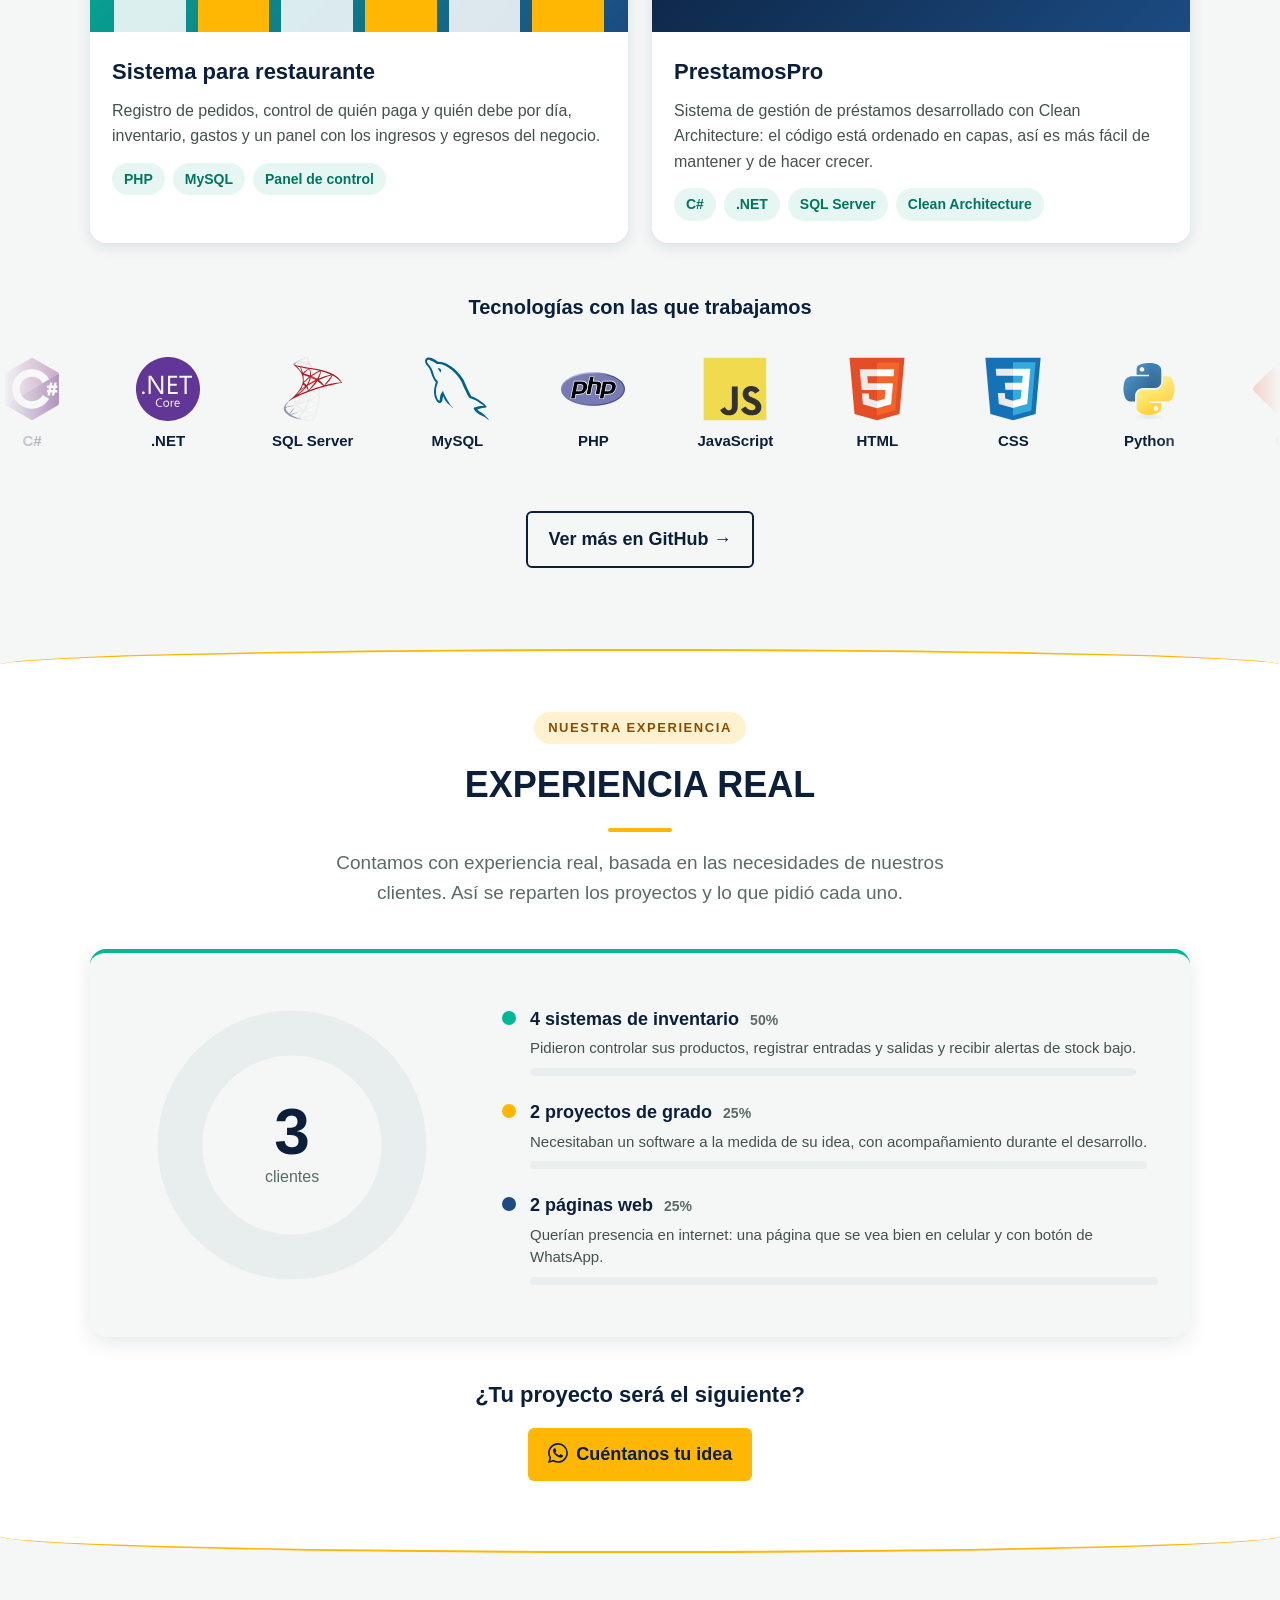
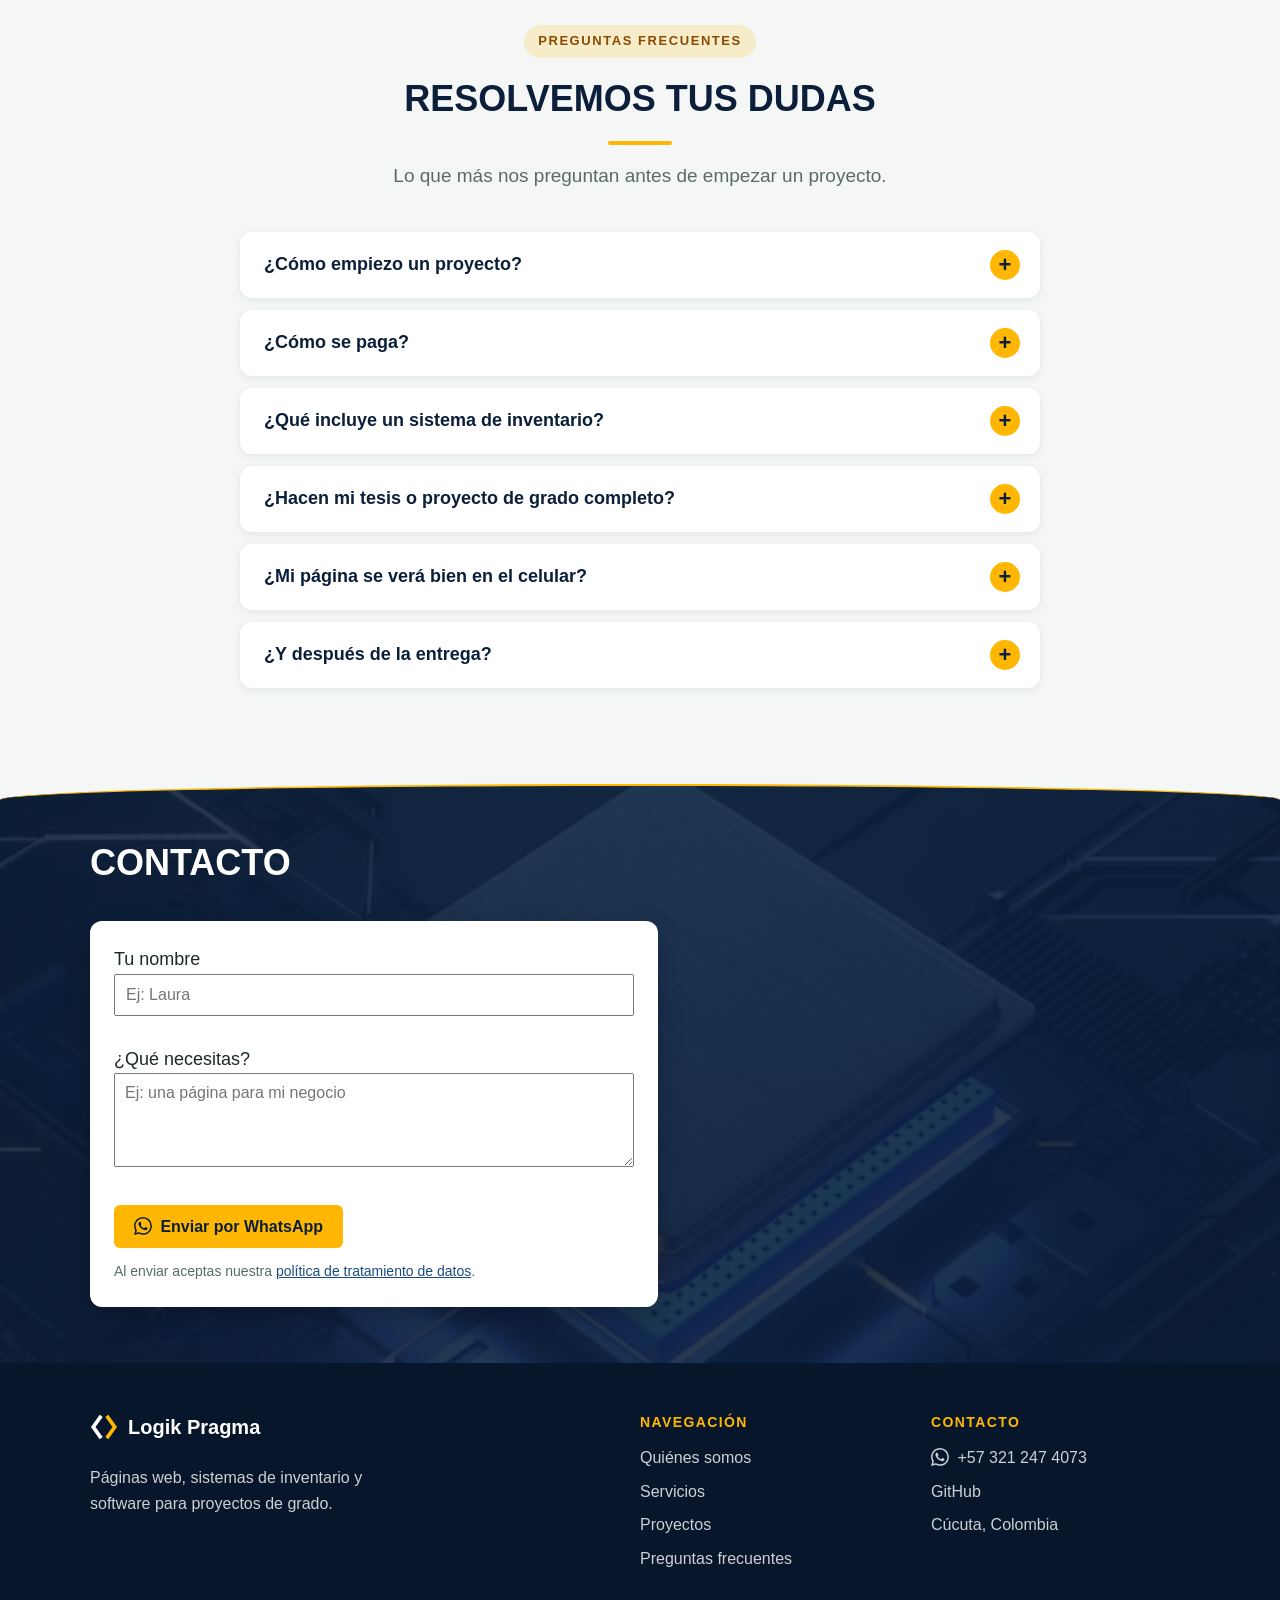
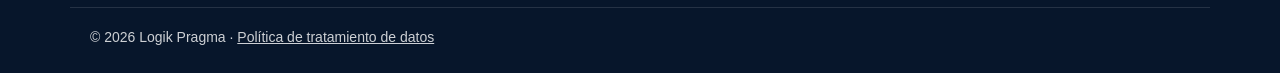
==== commit 581b9f57: "Version 18: proyectos, preguntas frecuentes, pie de pagina y cinta de tecnologias" ====
--- a/index.html
+++ b/index.html
@@ -4,8 +4,19 @@
 <head>
     <meta charset="UTF-8">
     <meta name="viewport" content="width=device-width, initial-scale=1.0">
-    <title>LOGIK PRAGMA</title>
-    <link rel="stylesheet" href="style.css?v=13">
+    <title>Logik Pragma | Páginas web, inventarios y software a la medida</title>
+    <meta name="description" content="Logik Pragma: páginas web, sistemas de inventario y software para proyectos de grado en Cúcuta. Cuéntanos tu idea y te enviamos una cotización clara.">
+    <meta name="theme-color" content="#0b1f3a">
+    <link rel="icon" type="image/svg+xml" href="img/logo-icono.svg">
+
+    <!-- Vista previa al compartir el enlace (WhatsApp, Facebook, LinkedIn) -->
+    <meta property="og:type" content="website">
+    <meta property="og:locale" content="es_CO">
+    <meta property="og:title" content="Logik Pragma | Páginas web, inventarios y software a la medida">
+    <meta property="og:description" content="Páginas web, sistemas de inventario y software para proyectos de grado. Cotización clara, sin sorpresas.">
+    <meta property="og:url" content="https://camilo14ca.github.io/mi-pagina/">
+    <meta property="og:image" content="https://camilo14ca.github.io/mi-pagina/img/hero.jpg">
+    <link rel="stylesheet" href="style.css?v=18">
     <script>
         // Avisa al CSS que hay JavaScript (para las animaciones al hacer scroll)
         document.documentElement.classList.add("js");
@@ -36,6 +47,7 @@
                 <a href="#inicio">Inicio</a>
                 <a href="#nosotros">Quiénes somos</a>
                 <a href="#servicios">Servicios</a>
+                <a href="#proyectos">Proyectos</a>
                 <a href="#contacto">Contáctenos</a>
             </nav>
         </div>
@@ -65,11 +77,20 @@
             <h2>Quiénes somos</h2>
             <div class="nosotros-grid">
                 <div class="nosotros-texto">
-                    <p>Somos un equipo de desarrolladores de Cúcuta que crea páginas web y sistemas de
-                        inventario para negocios, y software para proyectos de grado.</p>
-                    <p>Escuchamos tu idea, te cotizamos con claridad y te entregamos un proyecto funcionando.</p>
-                </div>
-                <img class="foto" src="img/nosotros.jpg" alt="Desarrollador trabajando frente a su computador">
+                    <p class="nosotros-lema">Tecnología que se adapta a tu negocio, no al revés.</p>
+                    <p>Somos <strong>Logik Pragma</strong>, un estudio de desarrollo de software de Cúcuta. Nacimos
+                        para que negocios y estudiantes tengan soluciones hechas a su medida, claras y que funcionen
+                        desde el primer día.</p>
+                    <p>Escuchamos tu idea, te cotizamos con claridad y te entregamos un proyecto funcionando,
+                        con soporte después de la entrega.</p>
+                    <ul class="nosotros-lista">
+                        <li><strong>Páginas web</strong> modernas que se ven bien en cualquier pantalla.</li>
+                        <li><strong>Sistemas de inventario</strong> para controlar productos, entradas y salidas.</li>
+                        <li><strong>Software para proyectos de grado</strong>, con acompañamiento durante el desarrollo.</li>
+                    </ul>
+                    <a class="boton con-wa" href="https://wa.me/573212474073?text=Hola%2C%20quiero%20informaci%C3%B3n">Cuéntanos tu idea</a>
+                </div>
+                <img class="foto" src="img/nosotros.jpg" alt="Equipo trabajando en un proyecto de software">
             </div>
 
         </div>
@@ -146,9 +167,6 @@
 
             </div>
 
-            <div class="mas-proyectos">
-                <a class="boton boton-contorno" href="https://github.com/camilo14ca">Ver mis proyectos en GitHub →</a>
-            </div>
         </div>
     </section>
 
@@ -191,8 +209,74 @@
         </div>
     </section>
 
+    <!-- PROYECTOS -->
+    <section id="proyectos" class="seccion-clara">
+        <div class="contenedor">
+            <div class="encabezado">
+                <span class="etiqueta">Proyectos</span>
+                <h2>Lo que hemos construido</h2>
+                <p>Algunos de los sistemas que desarrollamos, hechos a la medida de cada necesidad.</p>
+            </div>
+
+            <div class="proyectos">
+                <article class="proyecto">
+                    <!-- Para poner una captura real: cambia este <div> por
+                         <img class="proyecto-img" src="img/proyecto-restaurante.jpg" alt="Panel del sistema para restaurante"> -->
+                    <div class="proyecto-visual visual-restaurante" aria-hidden="true">
+                        <div class="mini-barras"><i></i><i></i><i></i><i></i><i></i><i></i></div>
+                        <span class="mini-etiqueta">Ingresos vs egresos</span>
+                    </div>
+                    <div class="proyecto-cuerpo">
+                        <h3>Sistema para restaurante</h3>
+                        <p>Registro de pedidos, control de quién paga y quién debe por día, inventario, gastos y un
+                            panel con los ingresos y egresos del negocio.</p>
+                        <ul class="chips">
+                            <li>PHP</li>
+                            <li>MySQL</li>
+                            <li>Panel de control</li>
+                        </ul>
+                    </div>
+                </article>
+
+                <article class="proyecto">
+                    <!-- Para poner una captura real: cambia este <div> por
+                         <img class="proyecto-img" src="img/proyecto-prestamos.jpg" alt="Pantalla de PrestamosPro"> -->
+                    <div class="proyecto-visual visual-prestamos" aria-hidden="true">
+                        <svg class="mini-linea" viewBox="0 0 200 80" preserveAspectRatio="none"><polyline points="0,70 35,55 70,60 105,35 140,40 200,8"/></svg>
+                        <span class="mini-etiqueta">Cartera de préstamos</span>
+                    </div>
+                    <div class="proyecto-cuerpo">
+                        <h3>PrestamosPro</h3>
+                        <p>Sistema de gestión de préstamos desarrollado con Clean Architecture: el código está
+                            ordenado en capas, así es más fácil de mantener y de hacer crecer.</p>
+                        <ul class="chips">
+                            <li>C#</li>
+                            <li>.NET</li>
+                            <li>SQL Server</li>
+                            <li>Clean Architecture</li>
+                        </ul>
+                    </div>
+                </article>
+            </div>
+
+            <div class="tecnologias">
+                <h3>Tecnologías con las que trabajamos</h3>
+                <div class="cinta" aria-label="Tecnologías: C#, .NET, SQL Server, MySQL, PHP, JavaScript, HTML, CSS, Python, Git y GitHub">
+                    <ul class="cinta-pista" aria-hidden="true">
+                        <li><img src="[data-uri]" alt="C#" width="44" height="44"><span>C#</span></li><li><img src="[data-uri]" alt=".NET" width="44" height="44"><span>.NET</span></li><li><img src="[data-uri]" alt="SQL Server" width="44" height="44"><span>SQL Server</span></li><li><img src="[data-uri]" alt="MySQL" width="44" height="44"><span>MySQL</span></li><li><img src="[data-uri]" alt="PHP" width="44" height="44"><span>PHP</span></li><li><img src="[data-uri]" alt="JavaScript" width="44" height="44"><span>JavaScript</span></li><li><img src="[data-uri]" alt="HTML" width="44" height="44"><span>HTML</span></li><li><img src="[data-uri]" alt="CSS" width="44" height="44"><span>CSS</span></li><li><img src="[data-uri]" alt="Python" width="44" height="44"><span>Python</span></li><li><img src="[data-uri]" alt="Git" width="44" height="44"><span>Git</span></li><li><img src="[data-uri]" alt="GitHub" width="44" height="44"><span>GitHub</span></li>
+                        <li><img src="[data-uri]" alt="C#" width="44" height="44"><span>C#</span></li><li><img src="[data-uri]" alt=".NET" width="44" height="44"><span>.NET</span></li><li><img src="[data-uri]" alt="SQL Server" width="44" height="44"><span>SQL Server</span></li><li><img src="[data-uri]" alt="MySQL" width="44" height="44"><span>MySQL</span></li><li><img src="[data-uri]" alt="PHP" width="44" height="44"><span>PHP</span></li><li><img src="[data-uri]" alt="JavaScript" width="44" height="44"><span>JavaScript</span></li><li><img src="[data-uri]" alt="HTML" width="44" height="44"><span>HTML</span></li><li><img src="[data-uri]" alt="CSS" width="44" height="44"><span>CSS</span></li><li><img src="[data-uri]" alt="Python" width="44" height="44"><span>Python</span></li><li><img src="[data-uri]" alt="Git" width="44" height="44"><span>Git</span></li><li><img src="[data-uri]" alt="GitHub" width="44" height="44"><span>GitHub</span></li>
+                    </ul>
+                </div>
+            </div>
+
+            <div class="mas-proyectos">
+                <a class="boton boton-contorno" href="https://github.com/camilo14ca">Ver más en GitHub →</a>
+            </div>
+        </div>
+    </section>
+
     <!-- CLIENTES: TABLERO -->
-    <section id="clientes" class="seccion-clara sin-curva">
+    <section id="clientes" class="seccion-blanca curva-abajo">
         <div class="contenedor">
             <div class="encabezado">
                 <span class="etiqueta">Nuestra experiencia</span>
@@ -243,6 +327,16 @@
                 </ul>
             </div>
 
+            <!-- TESTIMONIOS: descomenta este bloque cuando tengas el permiso de un cliente real.
+                 Copia un <blockquote> por cada cliente. Escribe SOLO lo que el cliente dijo.
+            <div class="testimonios">
+                <blockquote class="testimonio">
+                    <p>“Aquí va la frase del cliente, tal como la dijo.”</p>
+                    <footer>Nombre del cliente · Nombre del negocio</footer>
+                </blockquote>
+            </div>
+            -->
+
             <div class="mas-proyectos">
                 <p class="llamado">¿Tu proyecto será el siguiente?</p>
                 <a class="boton con-wa" href="https://wa.me/573212474073?text=Hola%2C%20quiero%20empezar%20mi%20proyecto">Cuéntanos tu idea</a>
@@ -250,6 +344,44 @@
         </div>
     </section>
 
+    <!-- PREGUNTAS FRECUENTES -->
+    <section id="preguntas" class="seccion-clara sin-curva">
+        <div class="contenedor">
+            <div class="encabezado">
+                <span class="etiqueta">Preguntas frecuentes</span>
+                <h2>Resolvemos tus dudas</h2>
+                <p>Lo que más nos preguntan antes de empezar un proyecto.</p>
+            </div>
+
+            <div class="faq">
+                <details>
+                    <summary>¿Cómo empiezo un proyecto?</summary>
+                    <p>Nos escribes por WhatsApp y nos cuentas tu idea. Te enviamos una cotización clara, con alcance y fecha de entrega.</p>
+                </details>
+                <details>
+                    <summary>¿Cómo se paga?</summary>
+                    <p>Pagas el 50% para empezar y el otro 50% cuando te entregamos el proyecto funcionando.</p>
+                </details>
+                <details>
+                    <summary>¿Qué incluye un sistema de inventario?</summary>
+                    <p>Control de productos, registro de entradas y salidas, alertas de stock bajo, y usuarios con diferentes roles.</p>
+                </details>
+                <details>
+                    <summary>¿Hacen mi tesis o proyecto de grado completo?</summary>
+                    <p>Desarrollamos el software a la medida de tu idea y te acompañamos durante el desarrollo. El documento lo redactas tú y tú sustentas tu proyecto.</p>
+                </details>
+                <details>
+                    <summary>¿Mi página se verá bien en el celular?</summary>
+                    <p>Sí. Todas nuestras páginas tienen diseño adaptable, así que se ven bien en celular, tableta y computador.</p>
+                </details>
+                <details>
+                    <summary>¿Y después de la entrega?</summary>
+                    <p>Te entregamos el proyecto funcionando y con soporte, para que no te quedes solo después de recibirlo.</p>
+                </details>
+            </div>
+        </div>
+    </section>
+
     <!-- CONTACTO -->
     <section id="contacto" class="seccion-oscura">
         <div class="contenedor">
@@ -263,11 +395,47 @@
                 <textarea id="necesidad" rows="4" placeholder="Ej: una página para mi negocio"></textarea><br><br>
 
                 <button class="boton con-wa" id="enviar">Enviar por WhatsApp</button>
-            </div>
-        </div>
-    </section>
-
-    <script src="script.js?v=13"></script>
+                <p class="aviso-datos">Al enviar aceptas nuestra
+                    <a href="privacidad.html">política de tratamiento de datos</a>.</p>
+            </div>
+        </div>
+    </section>
+
+
+    <!-- PIE DE PÁGINA -->
+    <footer class="pie">
+        <div class="pie-contenido">
+            <div class="pie-marca">
+                <a class="pie-logo" href="#inicio">
+                    <img src="img/logo-icono-claro.svg" alt="" width="28" height="28">
+                    Logik Pragma
+                </a>
+                <p>Páginas web, sistemas de inventario y software para proyectos de grado.</p>
+            </div>
+
+            <nav class="pie-columna" aria-label="Enlaces del sitio">
+                <h4>Navegación</h4>
+                <a href="#nosotros">Quiénes somos</a>
+                <a href="#servicios">Servicios</a>
+                <a href="#proyectos">Proyectos</a>
+                <a href="#preguntas">Preguntas frecuentes</a>
+            </nav>
+
+            <div class="pie-columna">
+                <h4>Contacto</h4>
+                <a class="con-wa" href="https://wa.me/573212474073?text=Hola%2C%20quiero%20informaci%C3%B3n">+57 321 247 4073</a>
+                <a href="https://github.com/camilo14ca">GitHub</a>
+                <span>Cúcuta, Colombia</span>
+            </div>
+        </div>
+
+        <p class="pie-legal">© 2026 Logik Pragma · <a href="privacidad.html">Política de tratamiento de datos</a></p>
+    </footer>
+
+    <!-- BOTÓN FLOTANTE DE WHATSAPP -->
+    <a class="wa-flotante" href="https://wa.me/573212474073?text=Hola%2C%20quiero%20informaci%C3%B3n" target="_blank" rel="noopener" aria-label="Escríbenos por WhatsApp"></a>
+
+    <script src="script.js?v=18"></script>
 </body>
 
-</html>+</html>
--- a/style.css
+++ b/style.css
@@ -1,5 +1,6 @@
 /* ========== COLORES (cambia aquí la paleta) ========== */
 :root {
+  --icono-wa: url("data:image/svg+xml,%3Csvg%20xmlns='http://www.w3.org/2000/svg'%20viewBox='0%200%2016%2016'%3E%3Cpath%20d='M13.601%202.326A7.85%207.85%200%200%200%207.994%200C3.627%200%20.068%203.558.064%207.926c0%201.399.366%202.76%201.057%203.965L0%2016l4.204-1.102a7.9%207.9%200%200%200%203.79.965h.004c4.368%200%207.926-3.558%207.93-7.93A7.9%207.9%200%200%200%2013.6%202.326zM7.994%2014.521a6.6%206.6%200%200%201-3.356-.92l-.24-.144-2.494.654.666-2.433-.156-.251a6.56%206.56%200%200%201-1.007-3.505c0-3.626%202.957-6.584%206.591-6.584a6.56%206.56%200%200%201%204.66%201.931%206.56%206.56%200%200%201%201.928%204.66c-.004%203.639-2.961%206.592-6.592%206.592m3.615-4.934c-.197-.099-1.17-.578-1.353-.646-.182-.065-.315-.099-.445.099-.133.197-.513.646-.627.775-.114.133-.232.148-.43.05-.197-.1-.836-.308-1.592-.985-.59-.525-.985-1.175-1.103-1.372-.114-.198-.011-.304.088-.403.087-.088.197-.232.296-.346.1-.114.133-.198.198-.33.065-.134.034-.248-.015-.347-.05-.099-.445-1.076-.612-1.47-.16-.389-.323-.335-.445-.34-.114-.007-.247-.007-.38-.007a.73.73%200%200%200-.529.247c-.182.198-.691.677-.691%201.654s.71%201.916.81%202.049c.098.133%201.394%202.132%203.383%202.992.47.205.84.326%201.129.418.475.152.904.129%201.246.08.38-.058%201.171-.48%201.338-.943.164-.464.164-.86.114-.943-.049-.084-.182-.133-.38-.232'/%3E%3C/svg%3E");
   --oscuro: #0b1f3a;
   --medio: #1b4b82;
   --principal: #00b894;
@@ -834,6 +835,354 @@
   color: var(--oscuro);
 }
 
+/* ========== QUIÉN ESTÁ DETRÁS (CEO) ========== */
+.ceo {
+  flex: 0 1 300px;
+  margin: 0 auto;
+  background-color: var(--fondo);
+  border-radius: 16px;
+  overflow: hidden;
+  box-shadow: 0 6px 20px rgba(11, 31, 58, 0.12);
+  text-align: center;
+}
+
+.ceo img {
+  display: block;
+  width: 100%;
+  height: auto;
+}
+
+.ceo figcaption {
+  padding: 18px 16px 22px;
+  border-top: 4px solid var(--acento);
+}
+
+.ceo strong {
+  display: block;
+  font-size: 22px;
+  color: var(--oscuro);
+}
+
+.ceo span {
+  display: block;
+  margin-top: 2px;
+  font-weight: bold;
+  color: var(--principal);
+}
+
+.ceo small {
+  display: block;
+  margin-top: 6px;
+  font-size: 15px;
+  color: #5a6b67;
+}
+
+/* ========== PROYECTOS ========== */
+.proyectos {
+  display: grid;
+  grid-template-columns: repeat(auto-fit, minmax(300px, 1fr));
+  gap: 24px;
+}
+
+.proyecto {
+  display: flex;
+  flex-direction: column;
+  background-color: white;
+  border-radius: 16px;
+  overflow: hidden;
+  box-shadow: 0 4px 14px rgba(11, 31, 58, 0.1);
+  transition: transform 0.25s, box-shadow 0.25s;
+}
+
+.proyecto:hover {
+  transform: translateY(-6px);
+  box-shadow: 0 14px 28px rgba(11, 31, 58, 0.18);
+}
+
+.proyecto-visual,
+.proyecto-img {
+  display: grid;
+  place-items: center;
+  width: 100%;
+  height: 190px;
+  object-fit: cover;
+  font-size: 64px;
+}
+
+.visual-restaurante {
+  background: linear-gradient(135deg, var(--principal), var(--medio));
+}
+
+.visual-prestamos {
+  background: linear-gradient(135deg, var(--oscuro), var(--medio));
+}
+
+.proyecto-cuerpo {
+  padding: 22px;
+}
+
+.proyecto-cuerpo h3 {
+  margin: 0 0 8px;
+  font-size: 22px;
+  color: var(--oscuro);
+}
+
+.proyecto-cuerpo p {
+  margin: 0 0 14px;
+  font-size: 16px;
+  color: #44514e;
+}
+
+.chips {
+  display: flex;
+  flex-wrap: wrap;
+  gap: 8px;
+  list-style: none;
+  margin: 0;
+  padding: 0;
+}
+
+.chips li {
+  padding: 5px 12px;
+  background-color: #e6f7f3;
+  color: #00755f;
+  font-size: 14px;
+  font-weight: bold;
+  border-radius: 999px;
+}
+
+.tecnologias {
+  margin-top: 48px;
+  text-align: center;
+}
+
+.tecnologias h3 {
+  margin: 0 0 16px;
+  font-size: 20px;
+  color: var(--oscuro);
+}
+
+
+/* ========== TESTIMONIOS (aparecen al descomentar el bloque en el HTML) ========== */
+.testimonios {
+  display: grid;
+  grid-template-columns: repeat(auto-fit, minmax(280px, 1fr));
+  gap: 20px;
+  margin-top: 32px;
+}
+
+.testimonio {
+  margin: 0;
+  padding: 24px;
+  background-color: var(--fondo);
+  border-left: 4px solid var(--acento);
+  border-radius: 12px;
+}
+
+.testimonio p {
+  margin: 0 0 12px;
+  font-size: 18px;
+  font-style: italic;
+}
+
+.testimonio footer {
+  font-size: 15px;
+  font-weight: bold;
+  color: var(--oscuro);
+}
+
+/* ========== PREGUNTAS FRECUENTES ========== */
+.faq {
+  max-width: 800px;
+  margin: 0 auto;
+  display: grid;
+  gap: 12px;
+}
+
+.faq details {
+  background-color: white;
+  border-radius: 12px;
+  box-shadow: 0 2px 8px rgba(11, 31, 58, 0.08);
+  border-left: 4px solid transparent;
+  transition: border-color 0.2s;
+}
+
+.faq details[open] {
+  border-left-color: var(--acento);
+}
+
+.faq summary {
+  display: flex;
+  justify-content: space-between;
+  align-items: center;
+  gap: 16px;
+  padding: 18px 20px;
+  font-weight: bold;
+  color: var(--oscuro);
+  cursor: pointer;
+  list-style: none;
+}
+
+.faq summary::-webkit-details-marker {
+  display: none;
+}
+
+.faq summary::after {
+  content: "+";
+  flex: none;
+  width: 30px;
+  height: 30px;
+  display: grid;
+  place-items: center;
+  font-size: 22px;
+  line-height: 1;
+  background-color: var(--acento);
+  border-radius: 50%;
+  transition: transform 0.25s;
+}
+
+.faq details[open] summary::after {
+  transform: rotate(45deg);
+}
+
+.faq details p {
+  margin: 0;
+  padding: 0 20px 20px;
+  color: #44514e;
+}
+
+/* ========== PIE DE PÁGINA ========== */
+.pie {
+  background-color: #07162b;
+  color: rgba(255, 255, 255, 0.8);
+}
+
+.pie-contenido {
+  max-width: 1100px;
+  margin: 0 auto;
+  padding: 48px 20px 28px;
+  display: grid;
+  grid-template-columns: 2fr 1fr 1fr;
+  gap: 32px;
+}
+
+.pie-logo {
+  display: inline-flex;
+  align-items: center;
+  gap: 10px;
+  font-size: 20px;
+  font-weight: bold;
+  color: white;
+  text-decoration: none;
+}
+
+.pie-marca p {
+  max-width: 320px;
+  font-size: 16px;
+}
+
+.pie-columna h4 {
+  margin: 0 0 12px;
+  color: var(--acento);
+  font-size: 14px;
+  letter-spacing: 0.1em;
+  text-transform: uppercase;
+}
+
+.pie-columna a,
+.pie-columna span {
+  display: block;
+  margin-bottom: 8px;
+  font-size: 16px;
+  color: rgba(255, 255, 255, 0.8);
+  text-decoration: none;
+}
+
+.pie-columna a:hover,
+.pie-legal a:hover {
+  color: var(--acento);
+}
+
+.pie-legal {
+  max-width: 1100px;
+  margin: 0 auto;
+  padding: 18px 20px 24px;
+  border-top: 1px solid rgba(255, 255, 255, 0.12);
+  font-size: 14px;
+}
+
+.pie-legal a {
+  color: rgba(255, 255, 255, 0.8);
+}
+
+/* ========== BOTÓN FLOTANTE DE WHATSAPP ========== */
+.wa-flotante {
+  position: fixed;
+  right: 20px;
+  bottom: 20px;
+  z-index: 15;
+  width: 58px;
+  height: 58px;
+  display: grid;
+  place-items: center;
+  background-color: #25d366;
+  border-radius: 50%;
+  box-shadow: 0 6px 16px rgba(0, 0, 0, 0.3);
+  animation: latido 2.4s infinite;
+}
+
+.wa-flotante::before {
+  content: "";
+  width: 32px;
+  height: 32px;
+  background-color: white;
+  -webkit-mask: var(--icono-wa) center / contain no-repeat;
+  mask: var(--icono-wa) center / contain no-repeat;
+}
+
+.wa-flotante:hover {
+  background-color: #1ebe5a;
+  transform: scale(1.08);
+}
+
+@keyframes latido {
+  0%   { box-shadow: 0 6px 16px rgba(0, 0, 0, 0.3), 0 0 0 0 rgba(37, 211, 102, 0.55); }
+  70%  { box-shadow: 0 6px 16px rgba(0, 0, 0, 0.3), 0 0 0 16px rgba(37, 211, 102, 0); }
+  100% { box-shadow: 0 6px 16px rgba(0, 0, 0, 0.3), 0 0 0 0 rgba(37, 211, 102, 0); }
+}
+
+/* ========== AVISO DE DATOS Y PÁGINA DE POLÍTICA ========== */
+.aviso-datos {
+  margin: 4px 0 0;
+  font-size: 14px;
+  color: #5a6b67;
+}
+
+.documento {
+  max-width: 800px;
+  padding-bottom: 72px;
+}
+
+.documento h1 {
+  font-size: 34px;
+  color: var(--oscuro);
+}
+
+.documento h2 {
+  margin-top: 28px;
+  font-size: 22px;
+  text-transform: none;
+}
+
+.documento-fecha {
+  color: #5a6b67;
+}
+
+/* Sobre fondo blanco, el tablero y las tarjetas se ven en gris claro */
+.seccion-blanca .tablero {
+  background-color: var(--fondo);
+}
+
 /* ========== FORMULARIO ========== */
 .tarjeta-form {
   background-color: white;
@@ -909,9 +1258,15 @@
 
   .tarjeta-interior,
   .paso,
-  .paso:hover {
+  .paso:hover,
+  .proyecto,
+  .proyecto:hover {
     transition: none;
     transform: none;
+  }
+
+  .wa-flotante {
+    animation: none;
   }
 
   .logo:hover img,
@@ -955,6 +1310,11 @@
     padding: 24px 18px;
   }
 
+  .pie-contenido {
+    grid-template-columns: 1fr;
+    gap: 24px;
+  }
+
   .retorno {
     height: auto;
     margin: 36px 0 0;
@@ -1016,4 +1376,169 @@
     border-radius: 8px;
     background-color: rgba(255, 255, 255, 0.08);
   }
-}+}
+
+/* ========== CINTA DE TECNOLOGÍAS (cartel en movimiento) ========== */
+.cinta {
+  overflow: hidden;
+  padding: 18px 0;
+  -webkit-mask: linear-gradient(90deg, transparent, #000 10%, #000 90%, transparent);
+  mask: linear-gradient(90deg, transparent, #000 10%, #000 90%, transparent);
+}
+
+.cinta-pista {
+  display: flex;
+  width: max-content;
+  gap: 56px;
+  margin: 0;
+  padding: 0 56px 0 0;
+  list-style: none;
+  animation: desfile 38s linear infinite;
+}
+
+.cinta:hover .cinta-pista {
+  animation-play-state: paused;
+}
+
+.cinta-pista li {
+  flex: none;
+  display: flex;
+  flex-direction: column;
+  align-items: center;
+  gap: 8px;
+  font-size: 14px;
+  font-weight: bold;
+  color: var(--oscuro);
+}
+
+.cinta-pista img {
+  width: 56px;
+  height: 56px;
+  transition: transform 0.25s;
+}
+
+.cinta-pista li:hover img {
+  transform: scale(1.2) rotate(-4deg);
+}
+
+@keyframes desfile {
+  to { transform: translateX(-50%); }
+}
+
+/* ========== VISUALES ANIMADOS DE PROYECTOS ========== */
+.proyecto-visual {
+  position: relative;
+  overflow: hidden;
+}
+
+.mini-etiqueta {
+  position: absolute;
+  left: 16px;
+  top: 14px;
+  font-size: 13px;
+  font-weight: bold;
+  letter-spacing: 0.05em;
+  color: rgba(255, 255, 255, 0.85);
+}
+
+.mini-barras {
+  position: absolute;
+  inset: auto 24px 0 24px;
+  height: 120px;
+  display: flex;
+  align-items: flex-end;
+  gap: 12px;
+}
+
+.mini-barras i {
+  flex: 1;
+  background: rgba(255, 255, 255, 0.85);
+  border-radius: 6px 6px 0 0;
+  transform-origin: bottom;
+  animation: barra 3s ease-in-out infinite alternate;
+}
+
+.mini-barras i:nth-child(1) { height: 45%; animation-delay: 0s; }
+.mini-barras i:nth-child(2) { height: 70%; animation-delay: 0.3s; background: var(--acento); }
+.mini-barras i:nth-child(3) { height: 55%; animation-delay: 0.6s; }
+.mini-barras i:nth-child(4) { height: 90%; animation-delay: 0.9s; background: var(--acento); }
+.mini-barras i:nth-child(5) { height: 65%; animation-delay: 1.2s; }
+.mini-barras i:nth-child(6) { height: 100%; animation-delay: 1.5s; background: var(--acento); }
+
+@keyframes barra {
+  from { transform: scaleY(0.55); }
+  to   { transform: scaleY(1); }
+}
+
+.mini-linea {
+  position: absolute;
+  inset: 40px 24px 16px 24px;
+  width: calc(100% - 48px);
+  height: calc(100% - 56px);
+  overflow: visible;
+}
+
+.mini-linea polyline {
+  fill: none;
+  stroke: var(--acento);
+  stroke-width: 4;
+  stroke-linecap: round;
+  stroke-linejoin: round;
+  vector-effect: non-scaling-stroke;
+  stroke-dasharray: 400;
+  stroke-dashoffset: 400;
+  animation: trazo 4s ease-in-out infinite;
+}
+
+@keyframes trazo {
+  0%   { stroke-dashoffset: 400; }
+  60%, 85% { stroke-dashoffset: 0; }
+  100% { stroke-dashoffset: 0; opacity: 0; }
+}
+
+@media (prefers-reduced-motion: reduce) {
+  .cinta-pista, .mini-barras i, .mini-linea polyline {
+    animation: none;
+  }
+  .mini-linea polyline { stroke-dashoffset: 0; }
+  .cinta { overflow-x: auto; }
+}
+
+/* Cinta a todo el ancho de la pantalla */
+#proyectos { overflow-x: clip; }
+
+.cinta {
+  width: 100vw;
+  margin-left: calc(50% - 50vw);
+}
+
+.cinta-pista { gap: 72px; padding-right: 72px; animation-duration: 45s; }
+.cinta-pista img { width: 64px; height: 64px; }
+.cinta-pista li { font-size: 15px; }
+
+/* ========== QUIÉNES SOMOS: texto ampliado ========== */
+.nosotros-lema {
+  font-size: 24px !important;
+  font-weight: bold;
+  line-height: 1.3;
+  color: var(--oscuro);
+}
+
+.nosotros-lista {
+  list-style: none;
+  margin: 20px 0 24px;
+  padding: 0;
+  display: grid;
+  gap: 12px;
+}
+
+.nosotros-lista li {
+  padding-left: 18px;
+  border-left: 4px solid var(--acento);
+  font-size: 18px;
+  line-height: 1.5;
+}
+
+.nosotros-lista strong {
+  color: var(--oscuro);
+}
